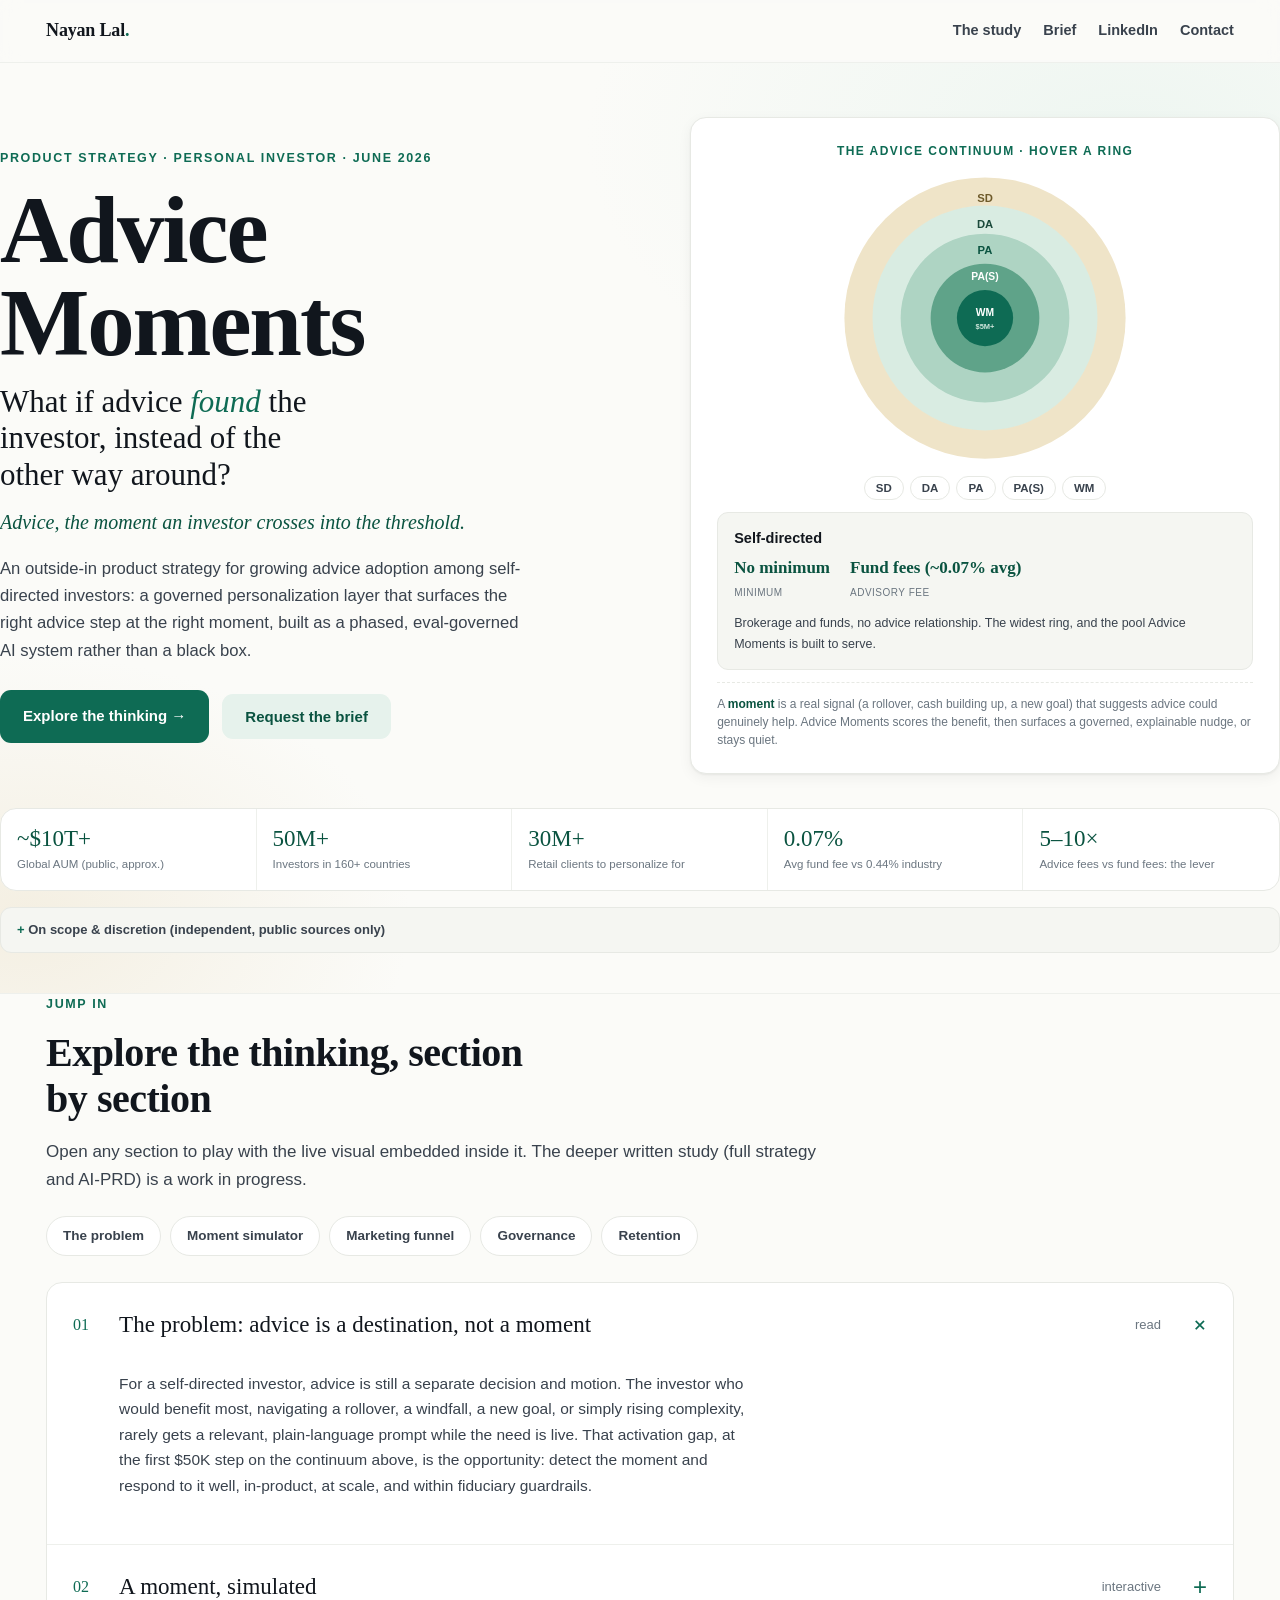
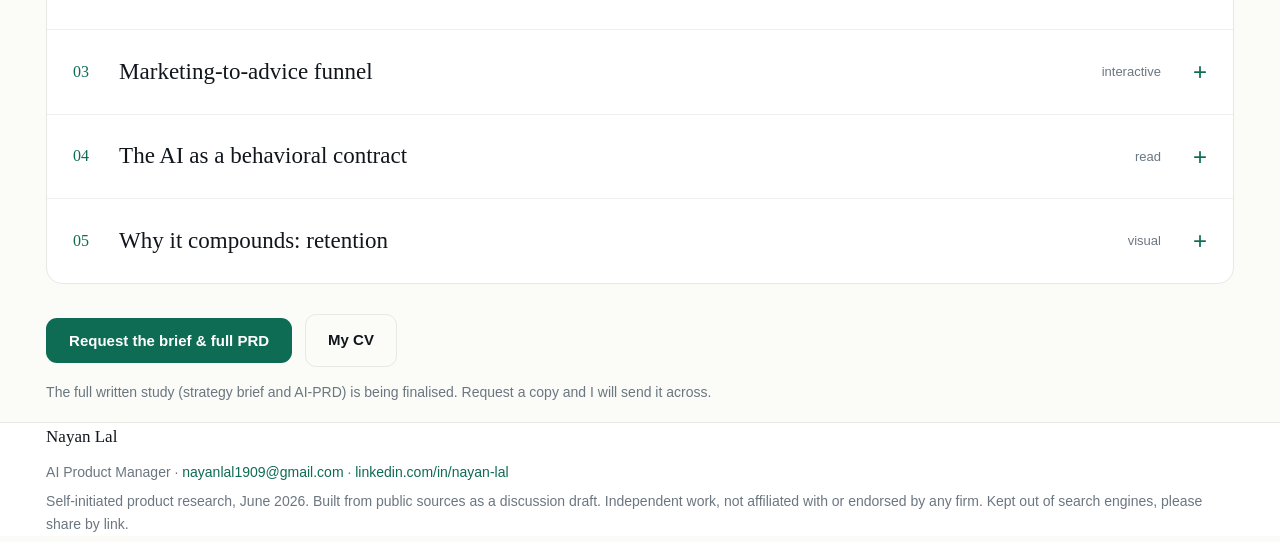
==== product_ideas/Advice_Moments_v2/index.html @ 87e7bd47 "Advice Moments v2: self-contained interactive landing in product_ideas/Advice_Moments_v2 - Filled wi" ====
<!DOCTYPE html>
<html lang="en">
<head>
<meta charset="utf-8" />
<meta name="viewport" content="width=device-width, initial-scale=1" />
<meta name="robots" content="noindex" />
<title>Advice Moments · Nayan Lal · product strategy for Personal Investor advice growth</title>
<meta name="description" content="Advice Moments: an outside-in product strategy for growing advice adoption among self-directed investors. An interactive discussion draft by Nayan Lal, AI Product Manager." />
<link rel="stylesheet" href="../../assets/site.css" />
<style>
  html{scroll-behavior:smooth}
  .lwrap{max-width:1460px;margin:0 auto;padding:0 clamp(20px,3.6vw,56px)}
  section[id]{scroll-margin-top:80px}

  /* hero, full-bleed, filled */
  .herowrap{background:
     radial-gradient(900px 520px at 88% 8%, #eef6f1 0%, rgba(238,246,241,0) 60%),
     radial-gradient(700px 480px at 2% 92%, #f4efe2 0%, rgba(244,239,226,0) 55%),
     var(--paper);
     border-bottom:1px solid var(--line-soft)}
  .hero{padding:54px 0 40px}
  .hgrid{display:grid;grid-template-columns:1.04fr .96fr;gap:clamp(28px,4vw,64px);align-items:center}
  @media(max-width:920px){.hgrid{grid-template-columns:1fr;gap:30px}}
  .amtitle{font-family:var(--serif);font-weight:600;letter-spacing:-.022em;line-height:.98;
    font-size:clamp(54px,7.4vw,96px);margin:6px 0 14px;color:var(--ink)}
  .hook{font-family:var(--serif);font-size:clamp(21px,2.5vw,31px);line-height:1.18;color:var(--ink);margin:0 0 12px;max-width:20ch}
  .hook em{color:var(--accent);font-style:italic}
  .tagline{font-family:var(--serif);font-style:italic;font-size:clamp(16px,1.7vw,20px);color:var(--accent-ink);margin:0 0 16px}
  .hsub{font-size:clamp(15.5px,1.3vw,17.5px);color:var(--ink-soft);max-width:58ch;margin:0 0 26px}

  /* hero continuum card */
  .bullcard{padding:24px 26px}
  .amk{font-size:12px;font-weight:700;letter-spacing:.12em;text-transform:uppercase;color:var(--accent);text-align:center;margin-bottom:6px}
  .bullcard svg{width:100%;max-width:300px;height:auto;display:block;margin:4px auto 8px}
  .bullcard .ring{cursor:pointer;transition:opacity .15s}
  .bullcard.dim .ring:not(.active){opacity:.4}
  .bullcard .ring.active{stroke:#11161d;stroke-width:2}
  .legchips{display:flex;gap:6px;flex-wrap:wrap;justify-content:center;margin-bottom:12px}
  .legchips button{font-size:11.5px;font-weight:600;border:1px solid var(--line);background:var(--surface);
    color:var(--ink-soft);border-radius:999px;padding:5px 11px;cursor:pointer;transition:.12s}
  .legchips button:hover,.legchips button.active{background:var(--accent-soft);border-color:#bcdfd0;color:var(--accent-ink)}
  .detail{border:1px solid var(--line);border-radius:var(--r-sm);padding:14px 16px;background:var(--surface-2);min-height:92px}
  .detail .dn{font-size:14.5px;font-weight:700;color:var(--ink);margin-bottom:2px}
  .detail .dm{display:flex;gap:20px;flex-wrap:wrap;margin:8px 0}
  .detail .dm b{font-family:var(--serif);font-size:17px;color:var(--accent-ink);display:block;line-height:1.1}
  .detail .dm span{font-size:10px;color:var(--muted);text-transform:uppercase;letter-spacing:.05em}
  .detail p{font-size:12.5px;margin:0;color:var(--ink-soft)}
  .momentnote{font-size:12px;color:var(--muted);line-height:1.5;margin-top:12px;border-top:1px dashed var(--line);padding-top:12px}
  .momentnote b{color:var(--accent-ink)}

  /* stat band */
  .stats{display:grid;grid-template-columns:repeat(5,1fr);border:1px solid var(--line);border-radius:var(--r);overflow:hidden;background:var(--surface);margin:34px 0 16px}
  .stats .s{padding:18px 16px;border-right:1px solid var(--line-soft)}
  .stats .s:last-child{border-right:none}
  .stats .v{font-family:var(--serif);font-size:23px;color:var(--accent-ink);line-height:1.05}
  .stats .l{font-size:11.5px;color:var(--muted);margin-top:6px;line-height:1.35}
  @media(max-width:760px){.stats{grid-template-columns:repeat(2,1fr)}.stats .s{border-bottom:1px solid var(--line-soft)}}

  /* jump pills + accordion */
  .pills{display:flex;gap:9px;flex-wrap:wrap;margin-bottom:26px}
  .pills a{font-size:13.5px;font-weight:600;color:var(--ink-soft);background:var(--surface);border:1px solid var(--line);border-radius:999px;padding:8px 16px;transition:.12s;cursor:pointer}
  .pills a:hover{border-color:var(--accent);color:var(--accent-ink);background:var(--accent-soft)}
  .acc{border:1px solid var(--line);border-radius:var(--r);overflow:hidden;background:var(--surface)}
  .acc details{border-bottom:1px solid var(--line-soft)}
  .acc details:last-child{border-bottom:none}
  .acc summary{cursor:pointer;list-style:none;display:flex;align-items:center;gap:18px;padding:22px 26px;transition:.12s}
  .acc summary::-webkit-details-marker{display:none}
  .acc summary:hover{background:var(--surface-2)}
  .acc .ix{font-family:var(--serif);font-size:16px;color:var(--accent);min-width:28px}
  .acc .st{font-family:var(--serif);font-size:clamp(19px,1.8vw,23px);color:var(--ink);flex:1}
  .acc .sd{font-size:13px;color:var(--muted);margin-left:auto;margin-right:14px}
  .acc .pl{color:var(--accent);font-size:24px;font-weight:300;transition:.2s}
  .acc details[open] .pl{transform:rotate(45deg)}
  .acc .panel{padding:4px 26px 28px 72px}
  .acc .panel>p{font-size:15.5px;color:var(--ink-soft);margin:0 0 18px;max-width:74ch}
  @media(max-width:620px){.acc .panel{padding:4px 20px 22px 20px}.acc summary{padding:18px 18px}.acc .sd{display:none}}

  /* simulator (embedded) */
  .sim{display:grid;grid-template-columns:1fr 1fr;gap:28px;align-items:start}
  @media(max-width:820px){.sim{grid-template-columns:1fr;gap:22px}}
  .sim .ctrl label{font-size:11.5px;font-weight:700;letter-spacing:.05em;text-transform:uppercase;color:var(--muted)}
  .sim .bal{font-family:var(--serif);font-size:36px;color:var(--ink);margin:6px 0 2px;line-height:1}
  .sim input[type=range]{width:100%;accent-color:var(--accent);margin:12px 0 4px;cursor:pointer}
  .ticks{display:flex;justify-content:space-between;font-size:10px;color:var(--faint)}
  .evchips{display:flex;gap:8px;flex-wrap:wrap;margin-top:10px}
  .evchips button{font-size:12.5px;font-weight:600;border:1px solid var(--line);background:var(--surface);color:var(--ink-soft);border-radius:999px;padding:7px 13px;cursor:pointer;transition:.12s}
  .evchips button.on{background:var(--accent);color:#fff;border-color:var(--accent)}
  .elig{margin-top:18px;font-size:13px;color:var(--ink-soft);line-height:1.5}
  .elig b{color:var(--accent-ink)}
  .nudge{border:1px solid var(--line);border-radius:14px;background:#fff;box-shadow:var(--shadow);overflow:hidden}
  .nudge .nb{background:var(--accent);height:5px}
  .nudge.block .nb{background:var(--faint)}
  .nudge .ni{padding:18px 20px}
  .nudge .why{font-size:11px;color:var(--muted);display:flex;align-items:center;gap:6px;margin-bottom:10px}
  .nudge .why .d{width:7px;height:7px;border-radius:50%;background:var(--accent);flex:0 0 7px}
  .nudge.block .why .d{background:var(--faint)}
  .nudge h4{font-family:var(--sans);font-size:15.5px;font-weight:650;margin:0 0 6px;color:var(--ink)}
  .nudge p{font-size:13px;margin:0 0 12px;color:var(--ink-soft)}
  .nudge .fee{font-size:12px;color:var(--muted);margin-bottom:14px}
  .nudge .acts{display:flex;gap:10px}
  .nudge .acts button{font-size:13px;font-weight:600;border-radius:8px;padding:9px 14px;cursor:default}
  .nudge .acts .b1{background:var(--accent);color:#fff;border:none}
  .nudge .acts .b2{background:var(--surface-2);color:var(--ink);border:1px solid var(--line)}
  .nudge .gate{font-size:11px;color:var(--accent-ink);background:var(--accent-soft);padding:9px 14px;border-top:1px solid #d8ebe2}
  .nudge.block .gate{color:var(--ink-soft);background:var(--surface-2);border-top-color:var(--line)}
  .simnote{font-size:11.5px;color:var(--muted);margin-top:10px}

  /* funnel (embedded) */
  .fwrap{display:grid;grid-template-columns:260px 1fr;gap:30px;align-items:start}
  @media(max-width:820px){.fwrap{grid-template-columns:1fr;gap:20px}}
  .fctrl label{font-size:11.5px;font-weight:700;letter-spacing:.05em;text-transform:uppercase;color:var(--muted)}
  .fctrl .rv{font-family:var(--serif);font-size:30px;color:var(--ink);margin:6px 0 2px;line-height:1}
  .fctrl input[type=range]{width:100%;accent-color:var(--accent);margin:12px 0 4px;cursor:pointer}
  .fctrl .note{font-size:12px;color:var(--muted);margin-top:14px;line-height:1.5}
  .fctrl .note b{color:var(--accent-ink)}
  .funnel{display:flex;flex-direction:column;align-items:center}
  .fstage{width:100%;display:flex;align-items:center;justify-content:space-between;background:linear-gradient(180deg,#e6f2ec,#dceee6);border:1px solid #cfe6dc;border-radius:10px;padding:13px 20px;transition:.15s}
  .fstage:hover{background:#d2ebe1;border-color:#a9d3c1}
  .fstage .fl{font-size:13.5px;font-weight:650;color:var(--accent-ink)}
  .fstage .fl .sub{display:block;font-size:10.5px;font-weight:600;color:var(--muted);letter-spacing:.03em}
  .fstage .fv{font-family:var(--serif);font-size:19px;color:var(--ink);white-space:nowrap}
  .fconv{font-size:11.5px;color:var(--muted);padding:6px 0}
  .fconv b{color:var(--accent-ink)}
  .fsplit{display:grid;grid-template-columns:repeat(3,1fr);gap:10px;width:100%;margin-top:10px}
  .fsplit .sp{border:1px solid var(--line);border-radius:10px;padding:11px 12px;text-align:center;background:var(--surface)}
  .fsplit .sp .t{font-size:11px;font-weight:700;color:var(--accent);letter-spacing:.04em}
  .fsplit .sp .n{font-family:var(--serif);font-size:18px;color:var(--ink);margin-top:3px}
  .fsplit .sp .d{font-size:10.5px;color:var(--muted);margin-top:2px}

  /* governance chips + churn */
  .gv{display:flex;gap:9px;flex-wrap:wrap;margin-bottom:14px}
  .churn{display:flex;flex-direction:column;gap:13px;margin-top:4px}
  .crow{display:grid;grid-template-columns:150px 1fr 50px;align-items:center;gap:16px}
  .crow .cl{font-size:13.5px;font-weight:650;color:var(--ink)}
  .crow .ctrack{background:var(--surface-2);border:1px solid var(--line);border-radius:999px;height:16px;overflow:hidden}
  .crow .cfill{height:100%;background:linear-gradient(90deg,#0a5340,#7cb8a1);border-radius:999px}
  .crow .cv{font-size:13.5px;font-weight:700;color:var(--accent-ink);text-align:right}
  @media(max-width:560px){.crow{grid-template-columns:104px 1fr 42px;gap:10px}}

  /* form modal */
  .modal{position:fixed;inset:0;z-index:80;display:none;align-items:center;justify-content:center;padding:20px;
    background:rgba(17,22,29,.5);backdrop-filter:blur(3px)}
  .modal.open{display:flex}
  .modal-card{background:var(--surface);border-radius:var(--r);max-width:460px;width:100%;padding:30px 30px 26px;box-shadow:var(--shadow);position:relative}
  .modal-card h3{font-family:var(--serif);font-size:23px;margin:0 0 6px}
  .modal-card p{font-size:13.5px;color:var(--ink-soft);margin:0 0 18px}
  .modal-card label{display:block;font-size:12px;font-weight:700;letter-spacing:.04em;text-transform:uppercase;color:var(--muted);margin:0 0 5px}
  .modal-card input,.modal-card textarea{width:100%;border:1px solid var(--line);border-radius:9px;padding:10px 12px;font-size:14px;font-family:var(--sans);margin-bottom:13px;background:var(--paper);color:var(--ink)}
  .modal-card textarea{resize:vertical;min-height:62px}
  .modal-card .x{position:absolute;top:14px;right:16px;border:none;background:none;font-size:22px;color:var(--muted);cursor:pointer;line-height:1}
  .modal-card .cvline{font-size:12.5px;color:var(--muted);margin-top:6px}
  .modal-card .cvline a{font-weight:600}
</style>
</head>
<body>

<header class="site-header">
  <div class="lwrap bar">
    <div class="brand"><a href="#top">Nayan Lal<span class="dot">.</span></a></div>
    <nav class="navlinks">
      <a href="#jump">The study</a>
      <a class="hide-sm" href="#" data-form>Brief</a>
      <a href="https://www.linkedin.com/in/nayan-lal" target="_blank" rel="noopener">LinkedIn</a>
      <a href="mailto:nayanlal1909@gmail.com">Contact</a>
    </nav>
  </div>
</header>

<main id="top">
  <!-- HERO -->
  <section class="herowrap">
    <div class="lwrap hero">
      <div class="hgrid">
        <div class="hleft reveal">
          <p class="eyebrow">Product strategy · Personal Investor · June 2026</p>
          <h1 class="amtitle">Advice Moments</h1>
          <p class="hook">What if advice <em>found</em> the investor, instead of the other way around?</p>
          <p class="tagline">Advice, the moment an investor crosses into the threshold.</p>
          <p class="hsub">An outside-in product strategy for growing advice adoption among self-directed investors: a governed personalization layer that surfaces the right advice step at the right moment, built as a phased, eval-governed AI system rather than a black box.</p>
          <div class="btns">
            <a class="btn primary" href="#jump">Explore the thinking →</a>
            <button class="btn ghost" type="button" data-form>Request the brief</button>
          </div>
        </div>
        <div class="hright reveal">
          <div class="card bullcard" id="bull">
            <div class="amk">The advice continuum · hover a ring</div>
            <svg viewBox="0 0 320 320" role="img" aria-label="Concentric advice continuum from self-directed to wealth.">
              <circle class="ring" data-t="0" cx="160" cy="160" r="150" fill="#efe4c8"></circle>
              <circle class="ring" data-t="1" cx="160" cy="160" r="120" fill="#d9ece2"></circle>
              <circle class="ring" data-t="2" cx="160" cy="160" r="90"  fill="#aed4c3"></circle>
              <circle class="ring" data-t="3" cx="160" cy="160" r="58"  fill="#5fa389"></circle>
              <circle class="ring" data-t="4" cx="160" cy="160" r="30"  fill="#0e6b54"></circle>
              <g style="pointer-events:none" font-family="-apple-system,Segoe UI,Roboto,sans-serif" text-anchor="middle" font-weight="700">
                <text x="160" y="36" font-size="12" fill="#6e5a2a">SD</text>
                <text x="160" y="64" font-size="12" fill="#1b4a3b">DA</text>
                <text x="160" y="92" font-size="12" fill="#0a5340">PA</text>
                <text x="160" y="119" font-size="11" fill="#ffffff">PA(S)</text>
                <text x="160" y="158" font-size="11" fill="#ffffff">WM</text>
                <text x="160" y="172" font-size="8" fill="#cfe6dc" font-weight="600">$5M+</text>
              </g>
            </svg>
            <div class="legchips" id="leg">
              <button data-t="0">SD</button><button data-t="1">DA</button><button data-t="2">PA</button><button data-t="3">PA(S)</button><button data-t="4">WM</button>
            </div>
            <div class="detail" id="detail" aria-live="polite"></div>
            <div class="momentnote">A <b>moment</b> is a real signal (a rollover, cash building up, a new goal) that suggests advice could genuinely help. Advice Moments scores the benefit, then surfaces a governed, explainable nudge, or stays quiet.</div>
          </div>
        </div>
      </div>

      <div class="stats reveal">
        <div class="s"><div class="v">~$10T+</div><div class="l">Global AUM (public, approx.)</div></div>
        <div class="s"><div class="v">50M+</div><div class="l">Investors in 160+ countries</div></div>
        <div class="s"><div class="v">30M+</div><div class="l">Retail clients to personalize for</div></div>
        <div class="s"><div class="v">0.07%</div><div class="l">Avg fund fee vs 0.44% industry</div></div>
        <div class="s"><div class="v">5–10×</div><div class="l">Advice fees vs fund fees: the lever</div></div>
      </div>
      <details class="disc-c reveal">
        <summary>On scope &amp; discretion (independent, public sources only)</summary>
        <div class="body">An independent thinking exercise built entirely from publicly available information about a large US investment manager's advice business. Not affiliated with, endorsed by, or based on any confidential information. Thresholds and fees shown are public; proportions and any figures marked illustrative are directional, meant to frame a conversation.</div>
      </details>
    </div>
  </section>

  <!-- JUMP IN -->
  <section class="lwrap section" id="jump">
    <p class="eyebrow reveal">Jump in</p>
    <h2 class="reveal" style="max-width:24ch">Explore the thinking, section by section</h2>
    <p class="read reveal" style="margin-left:0;margin-bottom:22px">Open any section to play with the live visual embedded inside it. The deeper written study (full strategy and AI-PRD) is a work in progress.</p>
    <div class="pills reveal">
      <a data-jump="d-problem">The problem</a>
      <a data-jump="d-sim">Moment simulator</a>
      <a data-jump="d-funnel">Marketing funnel</a>
      <a data-jump="d-gov">Governance</a>
      <a data-jump="d-churn">Retention</a>
    </div>

    <div class="acc reveal">
      <details id="d-problem" open>
        <summary><span class="ix">01</span><span class="st">The problem: advice is a destination, not a moment</span><span class="sd">read</span><span class="pl">+</span></summary>
        <div class="panel">
          <p>For a self-directed investor, advice is still a separate decision and motion. The investor who would benefit most, navigating a rollover, a windfall, a new goal, or simply rising complexity, rarely gets a relevant, plain-language prompt while the need is live. That activation gap, at the first $50K step on the continuum above, is the opportunity: detect the moment and respond to it well, in-product, at scale, and within fiduciary guardrails.</p>
        </div>
      </details>
      <details id="d-sim">
        <summary><span class="ix">02</span><span class="st">A moment, simulated</span><span class="sd">interactive</span><span class="pl">+</span></summary>
        <div class="panel">
          <p>Drag the balance and pick a life event. Watch eligibility cross the real public thresholds, and see the governed nudge fire, or deliberately suppress itself below the benefit threshold.</p>
          <div class="sim">
            <div class="ctrl">
              <label>Investor balance</label>
              <div class="bal" id="balVal">$120,000</div>
              <input type="range" id="bal" min="0" max="100" value="55" aria-label="Investor balance" />
              <div class="ticks"><span>$1K</span><span>$50K</span><span>$500K</span><span>$5M</span><span>$6M</span></div>
              <label style="display:block;margin-top:20px">Life event · the signal</label>
              <div class="evchips" id="ev">
                <button data-e="rollover" class="on">Job change / rollover</button>
                <button data-e="cash">Cash building up</button>
                <button data-e="goal">New goal added</button>
                <button data-e="retire">Nearing retirement</button>
                <button data-e="tlh">Taxable gains this year</button>
              </div>
              <div class="elig" id="elig"></div>
            </div>
            <div>
              <div class="nudge" id="nudge">
                <div class="nb"></div>
                <div class="ni">
                  <div class="why"><span class="d"></span><span id="whyTxt"></span></div>
                  <h4 id="nTitle"></h4>
                  <p id="nBody"></p>
                  <div class="fee" id="nFee"></div>
                  <div class="acts" id="nActs"><button class="b1">Talk to an advisor</button><button class="b2">Start digitally</button></div>
                </div>
                <div class="gate" id="nGate"></div>
              </div>
              <div class="simnote">Illustrative interaction. Thresholds and fees are public; the prompt copy is a mock, not a real message.</div>
            </div>
          </div>
        </div>
      </details>
      <details id="d-funnel">
        <summary><span class="ix">03</span><span class="st">Marketing-to-advice funnel</span><span class="sd">interactive</span><span class="pl">+</span></summary>
        <div class="panel">
          <p>The operating view in the team's own language: how marketing-sourced demand becomes advised relationships. Drag the campaign reach and watch each stage scale.</p>
          <div class="fwrap">
            <div class="fctrl">
              <label>Campaign reach</label>
              <div class="rv" id="reachVal">100,000</div>
              <input type="range" id="reach" min="20" max="250" value="100" aria-label="Campaign reach" />
              <div class="note"><b>MGL</b> (marketing-generated lead) → <b>MQL</b> (qualified) → inbound advisor call → <b>implementations</b>, split across <b>DA / PA / PAS</b>. This is the kind of campaign-measurement view I have built and instrumented before, pulling from data tables into one decision layer for measurement plans and campaign performance.</div>
            </div>
            <div>
              <div class="funnel" id="funnelBars"></div>
              <div class="fsplit" id="funnelSplit"></div>
            </div>
          </div>
        </div>
      </details>
      <details id="d-gov">
        <summary><span class="ix">04</span><span class="st">The AI as a behavioral contract</span><span class="sd">read</span><span class="pl">+</span></summary>
        <div class="panel">
          <p>A recommendation engine is probabilistic, so the spec defines what good looks like in numbers, how it fails safely, and where it must stop. In a fiduciary context that is not optional polish, it is the product. Release gates (illustrative): suitability precision &ge; 99.5%, significant incremental benefit vs. a holdout, zero coercive outputs, factuality blocks on fail.</p>
          <div class="gv">
            <span class="chip accent">Reg BI / fiduciary suitability gate</span>
            <span class="chip accent">Human-in-the-loop at recommendation boundaries</span>
            <span class="chip">Frequency caps &amp; cool-downs</span>
            <span class="chip">"Why am I seeing this?" explainability</span>
            <span class="chip">One-tap opt-out</span>
            <span class="chip">No performance promises</span>
            <span class="chip">EU AI Act-style risk classification</span>
            <span class="chip">Bias &amp; fairness review</span>
          </div>
        </div>
      </details>
      <details id="d-churn">
        <summary><span class="ix">05</span><span class="st">Why it compounds: retention</span><span class="sd">visual</span><span class="pl">+</span></summary>
        <div class="panel">
          <p>The case for advice is not only growth, it is durability. Advised relationships churn far less than self-directed accounts, so every appropriate match also lifts retention. A churn-propensity model can flag at-risk relationships for proactive outreach.</p>
          <div class="churn">
            <div class="crow"><span class="cl">Self-directed</span><div class="ctrack"><div class="cfill" style="width:100%"></div></div><span class="cv">~9%</span></div>
            <div class="crow"><span class="cl">Digital Advisor</span><div class="ctrack"><div class="cfill" style="width:67%"></div></div><span class="cv">~6%</span></div>
            <div class="crow"><span class="cl">Personal Advisor</span><div class="ctrack"><div class="cfill" style="width:44%"></div></div><span class="cv">~4%</span></div>
            <div class="crow"><span class="cl">Advisor Select</span><div class="ctrack"><div class="cfill" style="width:33%"></div></div><span class="cv">~3%</span></div>
            <div class="crow"><span class="cl">Wealth Mgmt</span><div class="ctrack"><div class="cfill" style="width:22%"></div></div><span class="cv">~2%</span></div>
          </div>
          <p class="small muted" style="margin-top:14px;margin-bottom:0">Illustrative annual attrition by tier, directional. Retention modeling and churn scoring are part of my prior analytics work.</p>
        </div>
      </details>
    </div>

    <div class="btns reveal" style="margin-top:30px">
      <button class="btn primary" type="button" data-form>Request the brief &amp; full PRD</button>
      <a class="btn line" href="./Nayan_Lal_CV.pdf" target="_blank" rel="noopener">My CV</a>
    </div>
    <p class="small muted reveal" style="margin-top:14px">The full written study (strategy brief and AI-PRD) is being finalised. Request a copy and I will send it across.</p>
  </section>
</main>

<footer class="site-footer">
  <div class="lwrap">
    <p style="color:var(--ink);font-family:var(--serif);font-size:17px;margin-bottom:10px">Nayan Lal</p>
    <p>AI Product Manager · <a href="mailto:nayanlal1909@gmail.com">nayanlal1909@gmail.com</a> · <a href="https://www.linkedin.com/in/nayan-lal" target="_blank" rel="noopener">linkedin.com/in/nayan-lal</a></p>
    <p>Self-initiated product research, June 2026. Built from public sources as a discussion draft. Independent work, not affiliated with or endorsed by any firm. Kept out of search engines, please share by link.</p>
  </div>
</footer>

<!-- request form modal -->
<div class="modal" id="modal" role="dialog" aria-modal="true" aria-label="Request the brief">
  <div class="modal-card">
    <button class="x" type="button" id="modalX" aria-label="Close">&times;</button>
    <h3>Request the brief</h3>
    <p>Leave your details and I will send the executive brief and full AI-PRD across by email.</p>
    <form id="reqForm">
      <label for="rfName">Name</label>
      <input id="rfName" type="text" required autocomplete="name" />
      <label for="rfEmail">Email</label>
      <input id="rfEmail" type="email" required autocomplete="email" />
      <label for="rfCo">Company</label>
      <input id="rfCo" type="text" autocomplete="organization" />
      <label for="rfMsg">Anything you would like me to address? (optional)</label>
      <textarea id="rfMsg"></textarea>
      <button class="btn primary" type="submit" style="width:100%">Send request →</button>
    </form>
    <p class="cvline">Prefer to skim my background first? <a href="./Nayan_Lal_CV.pdf" target="_blank" rel="noopener">Download my CV (PDF)</a></p>
  </div>
</div>

<script>
  (function(){
    // reveal
    var els=document.querySelectorAll('.reveal');
    if('IntersectionObserver' in window){
      var io=new IntersectionObserver(function(es){es.forEach(function(e){if(e.isIntersecting){e.target.classList.add('in');io.unobserve(e.target);}});},{threshold:0.01,rootMargin:'0px 0px -6% 0px'});
      els.forEach(function(e){io.observe(e)});
      setTimeout(function(){els.forEach(function(e){if(e.getBoundingClientRect().top<window.innerHeight){e.classList.add('in');}});},1200);
    } else { els.forEach(function(e){e.classList.add('in')}); }

    // continuum
    var T=[
      {n:'Self-directed', min:'No minimum', fee:'Fund fees (~0.07% avg)', who:'Brokerage and funds, no advice relationship. The widest ring, and the pool Advice Moments is built to serve.'},
      {n:'Digital Advisor', min:'$100', fee:'~0.20% gross', who:'All-digital robo advice. The lowest-friction first step onto the continuum.'},
      {n:'Personal Advisor', min:'$50,000', fee:'~0.30% net', who:'Hybrid human plus digital. The first human-advice tier; eligibility begins at $50K.'},
      {n:'Advisor Select', min:'$500,000', fee:'Tiered, max 0.30%', who:'A dedicated advisor, a tailored plan, and ongoing portfolio management.'},
      {n:'Wealth Management', min:'$5,000,000', fee:'Tiered, max 0.30%', who:'Dedicated wealth planning: estate and tax strategies and private-market access, via a trust company.'}
    ];
    var bull=document.getElementById('bull');
    if(bull){
      var rings=[].slice.call(bull.querySelectorAll('.ring'));
      var chips=[].slice.call(bull.querySelectorAll('.legchips button'));
      var detail=document.getElementById('detail');
      function rd(i){var t=T[i];detail.innerHTML='<div class="dn">'+t.n+'</div><div class="dm"><div><b>'+t.min+'</b><span>Minimum</span></div><div><b>'+t.fee+'</b><span>Advisory fee</span></div></div><p>'+t.who+'</p>';}
      function hi(i){bull.classList.add('dim');rings.forEach(function(r){r.classList.toggle('active',r.getAttribute('data-t')===String(i));});chips.forEach(function(c){c.classList.toggle('active',c.getAttribute('data-t')===String(i));});}
      function clr(){bull.classList.remove('dim');rings.forEach(function(r){r.classList.remove('active');});chips.forEach(function(c){c.classList.remove('active');});}
      function bind(el){var i=+el.getAttribute('data-t');el.addEventListener('mouseenter',function(){rd(i);hi(i);});el.addEventListener('click',function(){rd(i);hi(i);});}
      rings.forEach(bind);chips.forEach(bind);
      bull.addEventListener('mouseleave',clr);
      rd(0);
    }

    // simulator
    var bal=document.getElementById('bal');
    if(bal){
      var balVal=document.getElementById('balVal'),elig=document.getElementById('elig'),nudge=document.getElementById('nudge'),
          whyTxt=document.getElementById('whyTxt'),nTitle=document.getElementById('nTitle'),nBody=document.getElementById('nBody'),
          nFee=document.getElementById('nFee'),nActs=document.getElementById('nActs'),nGate=document.getElementById('nGate'),ev=document.getElementById('ev');
      var event='rollover';
      var whyMap={rollover:'A rollover just landed and your balance changed.',cash:'Your cash balance has been climbing.',goal:'You added a new goal to your plan.',retire:'You are within about ten years of your target retirement date.',tlh:'You have realized taxable gains this year.'};
      function dollars(v){var lo=1000,hi=6000000;return lo*Math.pow(hi/lo,v/100);}
      function fmt(d){if(d>=1e6)return '$'+(d/1e6).toFixed(1)+'M';if(d>=1000)return '$'+Math.round(d/1000)+'K';return '$'+Math.round(d);}
      function tierOf(d){return d>=5e6?4:d>=5e5?3:d>=5e4?2:d>=100?1:0;}
      function render(){
        var d=dollars(+bal.value),t=tierOf(d);
        balVal.textContent=fmt(d);
        whyTxt.textContent='Why am I seeing this? '+whyMap[event];
        nActs.style.display='flex';nudge.classList.remove('block');
        if(t>=2){
          elig.innerHTML='Eligible for: <b>'+T[t].n+'</b> (from '+T[t].min+'). Advice Moments surfaces a governed prompt.';
          if(t===2){nTitle.textContent='A fit worth a look: Personal Advisor';nBody.textContent='Given this moment and a balance over $50,000, you may be a fit for Personal Advisor, hybrid human and digital advice. No pressure, just an honest look at whether it helps.';nFee.textContent='From $50,000 · about 0.30% net advisory fee';}
          else if(t===3){nTitle.textContent='You may be eligible for Advisor Select';nBody.textContent='With over $500,000 invested, a dedicated advisor and a tailored, actively managed plan are available.';nFee.textContent='From $500,000 · tiered fee, max 0.30%';}
          else{nTitle.textContent='Wealth Management';nBody.textContent='Above $5M, dedicated wealth planning with estate and tax strategies and private-market access is available.';nFee.textContent='From $5,000,000 · tiered fee, max 0.30%';}
          if(event==='tlh'){nBody.textContent+=' With taxable gains this year, automated tax-loss harvesting at this tier could help offset some of that tax.';}
          nGate.textContent='Passed the suitability gate · frequency-capped · one-tap opt-out';
        } else {
          elig.innerHTML='Eligible for: <b>self-serve or Digital Advisor</b> (from $100). Below the $50K advice threshold, the engine holds back.';
          nudge.classList.add('block');nActs.style.display='none';
          nTitle.textContent='Advice Moments stays quiet';
          nBody.textContent='Below the $50,000 threshold, advice may not add enough value yet. The engine waits for a moment that genuinely helps rather than nudging for its own sake.';
          nFee.textContent='';
          nGate.textContent='Suppressed by the benefit and suitability gate. Restraint is a feature, not a miss.';
        }
      }
      bal.addEventListener('input',render);
      ev.addEventListener('click',function(e){var b=e.target.closest('button');if(!b)return;event=b.getAttribute('data-e');[].slice.call(ev.querySelectorAll('button')).forEach(function(x){x.classList.toggle('on',x===b);});render();});
      render();
    }

    // funnel
    var reach=document.getElementById('reach');
    if(reach){
      var reachVal=document.getElementById('reachVal'),fBars=document.getElementById('funnelBars'),fSplit=document.getElementById('funnelSplit');
      function comma(n){return Math.round(n).toLocaleString('en-US');}
      function rf(){
        var mgl=(+reach.value)*1000, mql=mgl*0.28, call=mql*0.32, impl=call*0.66;
        var stages=[{l:'MGL',s:'Marketing-generated leads',v:mgl,w:100,c:''},{l:'MQL',s:'Qualified leads',v:mql,w:74,c:'28% qualify'},{l:'Inbound advisor call',s:'Engaged with advice',v:call,w:52,c:'32% of MQL call'},{l:'Implementations',s:'Converted to advised',v:impl,w:34,c:'66% of calls convert'}];
        reachVal.textContent=comma(mgl);
        var html='';
        stages.forEach(function(st,i){if(i>0)html+='<div class="fconv">&darr; <b>'+st.c+'</b></div>';html+='<div class="fstage" style="width:'+st.w+'%"><span class="fl">'+st.l+'<span class="sub">'+st.s+'</span></span><span class="fv">'+comma(st.v)+'</span></div>';});
        fBars.innerHTML=html;
        var da=impl*0.58,pa=impl*0.32,pas=impl*0.10;
        fSplit.innerHTML='<div class="sp"><div class="t">DA</div><div class="n">'+comma(da)+'</div><div class="d">Digital Advisor</div></div><div class="sp"><div class="t">PA</div><div class="n">'+comma(pa)+'</div><div class="d">Personal Advisor</div></div><div class="sp"><div class="t">PAS</div><div class="n">'+comma(pas)+'</div><div class="d">Advisor Select</div></div>';
      }
      reach.addEventListener('input',rf);rf();
    }

    // jump pills: open + scroll to the matching accordion item
    [].slice.call(document.querySelectorAll('[data-jump]')).forEach(function(a){
      a.addEventListener('click',function(e){e.preventDefault();var t=document.getElementById(a.getAttribute('data-jump'));if(t){t.open=true;window.scrollTo({top:t.getBoundingClientRect().top+window.scrollY-80,behavior:'smooth'});}});
    });

    // request form modal
    var modal=document.getElementById('modal');
    [].slice.call(document.querySelectorAll('[data-form]')).forEach(function(b){b.addEventListener('click',function(e){e.preventDefault();modal.classList.add('open');});});
    document.getElementById('modalX').addEventListener('click',function(){modal.classList.remove('open');});
    modal.addEventListener('click',function(e){if(e.target===modal)modal.classList.remove('open');});
    document.getElementById('reqForm').addEventListener('submit',function(e){
      e.preventDefault();
      var n=encodeURIComponent(document.getElementById('rfName').value),
          em=encodeURIComponent(document.getElementById('rfEmail').value),
          co=encodeURIComponent(document.getElementById('rfCo').value),
          ms=encodeURIComponent(document.getElementById('rfMsg').value);
      var body='Name: '+n+'%0D%0AEmail: '+em+'%0D%0ACompany: '+co+'%0D%0A%0D%0A'+ms;
      window.location.href='mailto:nayanlal1909@gmail.com?subject='+encodeURIComponent('Advice Moments: brief request')+'&body='+body;
    });
  })();
</script>
</body>
</html>
---- assets/site.css ----
/* pm-portfolio · shared design system
   Independent, finance-credible editorial style. No external dependencies.
   Tuned for large desktop monitors and mobile alike. */

:root{
  /* color */
  --ink:#11161d;
  --ink-soft:#39424d;
  --muted:#6b7680;
  --faint:#9aa3ab;
  --line:#e7e9e4;
  --line-soft:#eef0ec;
  --paper:#fbfbf8;
  --surface:#ffffff;
  --surface-2:#f5f6f2;
  --accent:#0e6b54;        /* deep emerald */
  --accent-ink:#0a5340;
  --accent-soft:#e6f2ec;
  --gold:#9a7b3f;          /* restrained warm secondary */
  --gold-soft:#f3ecdd;
  --danger:#9a3b2f;
  /* type */
  --serif:"Charter","Iowan Old Style","Palatino Linotype",Georgia,"Times New Roman",serif;
  --sans:-apple-system,BlinkMacSystemFont,"Segoe UI",Roboto,Helvetica,Arial,sans-serif;
  --mono:"SF Mono",ui-monospace,"JetBrains Mono",Menlo,Consolas,monospace;
  /* shape */
  --r:16px;
  --r-sm:11px;
  --shadow:0 1px 2px rgba(17,22,29,.04),0 10px 34px rgba(17,22,29,.07);
  --shadow-sm:0 1px 2px rgba(17,22,29,.05),0 4px 14px rgba(17,22,29,.05);
  --maxw:1180px;
  --wide:1340px;
  --readw:780px;
}

*{box-sizing:border-box}
html{-webkit-text-size-adjust:100%;scroll-behavior:smooth}
body{
  margin:0;background:var(--paper);color:var(--ink);
  font-family:var(--sans);font-size:17px;line-height:1.65;
  -webkit-font-smoothing:antialiased;text-rendering:optimizeLegibility;
}
img{max-width:100%}
a{color:var(--accent);text-decoration:none}
a:hover{color:var(--accent-ink)}

/* layout */
.wrap{max-width:var(--maxw);margin:0 auto;padding:0 32px}
.wrap.wide{max-width:var(--wide)}
.read{max-width:var(--readw)}
.section{padding:80px 0}
.section--tight{padding:48px 0}
.hr{height:1px;background:var(--line);border:0;margin:0}
@media(max-width:760px){
  .wrap{padding:0 20px}
  .section{padding:52px 0}
  .section--tight{padding:34px 0}
}

/* type scale */
.eyebrow{font-family:var(--sans);font-size:12.5px;font-weight:700;letter-spacing:.13em;text-transform:uppercase;color:var(--accent);margin:0 0 16px}
.eyebrow.gold{color:var(--gold)}
h1,h2,h3,h4{font-family:var(--serif);font-weight:600;line-height:1.14;color:var(--ink);letter-spacing:-.012em}
h1{font-size:clamp(38px,5.4vw,62px);margin:0 0 20px}
h2{font-size:clamp(28px,3.6vw,40px);margin:0 0 16px}
h3{font-size:22px;margin:0 0 8px}
h4{font-size:17px;margin:0 0 6px}
p{margin:0 0 18px;color:var(--ink-soft)}
.lede{font-family:var(--serif);font-size:clamp(20px,2.3vw,26px);line-height:1.5;color:var(--ink);font-weight:400}
.muted{color:var(--muted)}
.small{font-size:14px}
.kicker{font-size:13.5px;font-weight:600;letter-spacing:.02em;color:var(--muted)}
strong{color:var(--ink);font-weight:650}

/* buttons */
.btns{display:flex;gap:13px;flex-wrap:wrap;align-items:center}
.btn{display:inline-flex;align-items:center;gap:8px;font-family:var(--sans);font-size:15px;font-weight:600;
  padding:13px 22px;border-radius:var(--r-sm);text-decoration:none;border:1px solid transparent;transition:.15s;cursor:pointer}
.btn.primary{background:var(--accent);color:#fff}
.btn.primary:hover{background:var(--accent-ink);color:#fff}
.btn.ghost{background:var(--accent-soft);color:var(--accent-ink)}
.btn.ghost:hover{background:#d8ebe2}
.btn.line{background:transparent;border-color:var(--line);color:var(--ink)}
.btn.line:hover{border-color:var(--accent);color:var(--accent-ink)}

/* cards + grids */
.card{background:var(--surface);border:1px solid var(--line);border-radius:var(--r);padding:28px;box-shadow:var(--shadow-sm)}
.grid{display:grid;gap:20px}
.g2{grid-template-columns:repeat(2,1fr)}
.g3{grid-template-columns:repeat(3,1fr)}
.g4{grid-template-columns:repeat(4,1fr)}
@media(max-width:900px){.g4{grid-template-columns:repeat(2,1fr)}}
@media(max-width:760px){.g2,.g3,.g4{grid-template-columns:1fr}.card{padding:22px}}

/* chips */
.chips{display:flex;gap:9px;flex-wrap:wrap}
.chip{display:inline-block;font-size:13px;font-weight:600;color:var(--ink-soft);
  background:var(--surface-2);border:1px solid var(--line);border-radius:999px;padding:6px 14px}
.chip.accent{background:var(--accent-soft);border-color:#cfe6dc;color:var(--accent-ink)}

/* site header */
.site-header{position:sticky;top:0;z-index:50;background:rgba(251,251,248,.82);
  backdrop-filter:saturate(140%) blur(10px);border-bottom:1px solid var(--line-soft)}
.site-header .bar{display:flex;align-items:center;justify-content:space-between;height:62px}
.brand{font-family:var(--serif);font-weight:600;font-size:18px;color:var(--ink);letter-spacing:-.01em}
.brand a{color:inherit}
.brand .dot{color:var(--accent)}
.navlinks{display:flex;gap:22px;align-items:center}
.navlinks a{font-size:14.5px;font-weight:550;color:var(--ink-soft)}
.navlinks a:hover{color:var(--accent-ink)}
@media(max-width:640px){.navlinks{gap:14px}.navlinks .hide-sm{display:none}}

/* disclaimer banner */
.disclaimer{font-size:13px;color:var(--muted);background:var(--surface-2);
  border:1px solid var(--line);border-radius:var(--r-sm);padding:13px 16px;line-height:1.55}

/* collapsible disclaimer */
details.disc-c{font-size:13px;color:var(--muted);border:1px solid var(--line);border-radius:var(--r-sm);background:var(--surface-2);padding:0}
details.disc-c summary{cursor:pointer;padding:11px 16px;font-weight:600;color:var(--ink-soft);list-style:none}
details.disc-c summary::-webkit-details-marker{display:none}
details.disc-c summary::before{content:"+ ";color:var(--accent);font-weight:700}
details.disc-c[open] summary::before{content:"– "}
details.disc-c .body{padding:0 16px 13px;line-height:1.55}

/* footer */
.site-footer{border-top:1px solid var(--line);margin-top:8px;background:var(--surface)}
.site-footer .wrap{padding-top:40px;padding-bottom:48px}
.site-footer p{font-size:14px;color:var(--muted);margin:0 0 6px}

/* reveal on scroll */
.reveal{opacity:0;transform:translateY(16px);transition:opacity .6s ease,transform .6s ease}
.reveal.in{opacity:1;transform:none}
@media(prefers-reduced-motion:reduce){.reveal{opacity:1;transform:none;transition:none}}

/* reading progress */
.progress{position:fixed;top:0;left:0;height:3px;width:0;background:var(--accent);z-index:60;transition:width .1s linear}

/* side scroll-spy dot nav (desktop) */
.dotnav{position:fixed;right:30px;top:50%;transform:translateY(-50%);z-index:45;display:flex;flex-direction:column;gap:16px}
.dotnav a{display:flex;align-items:center;gap:10px;justify-content:flex-end;color:var(--muted);font-size:12.5px;font-weight:600}
.dotnav a .lab{opacity:0;transform:translateX(6px);transition:.18s;white-space:nowrap;background:var(--ink);color:#fff;padding:3px 9px;border-radius:6px;font-size:11.5px}
.dotnav a .dot{width:10px;height:10px;border-radius:50%;border:2px solid var(--faint);background:transparent;transition:.18s;flex:0 0 10px}
.dotnav a:hover .lab{opacity:1;transform:none}
.dotnav a.active .dot{background:var(--accent);border-color:var(--accent);transform:scale(1.3)}
.dotnav a.active{color:var(--accent-ink)}
@media(max-width:1200px){.dotnav{display:none}}
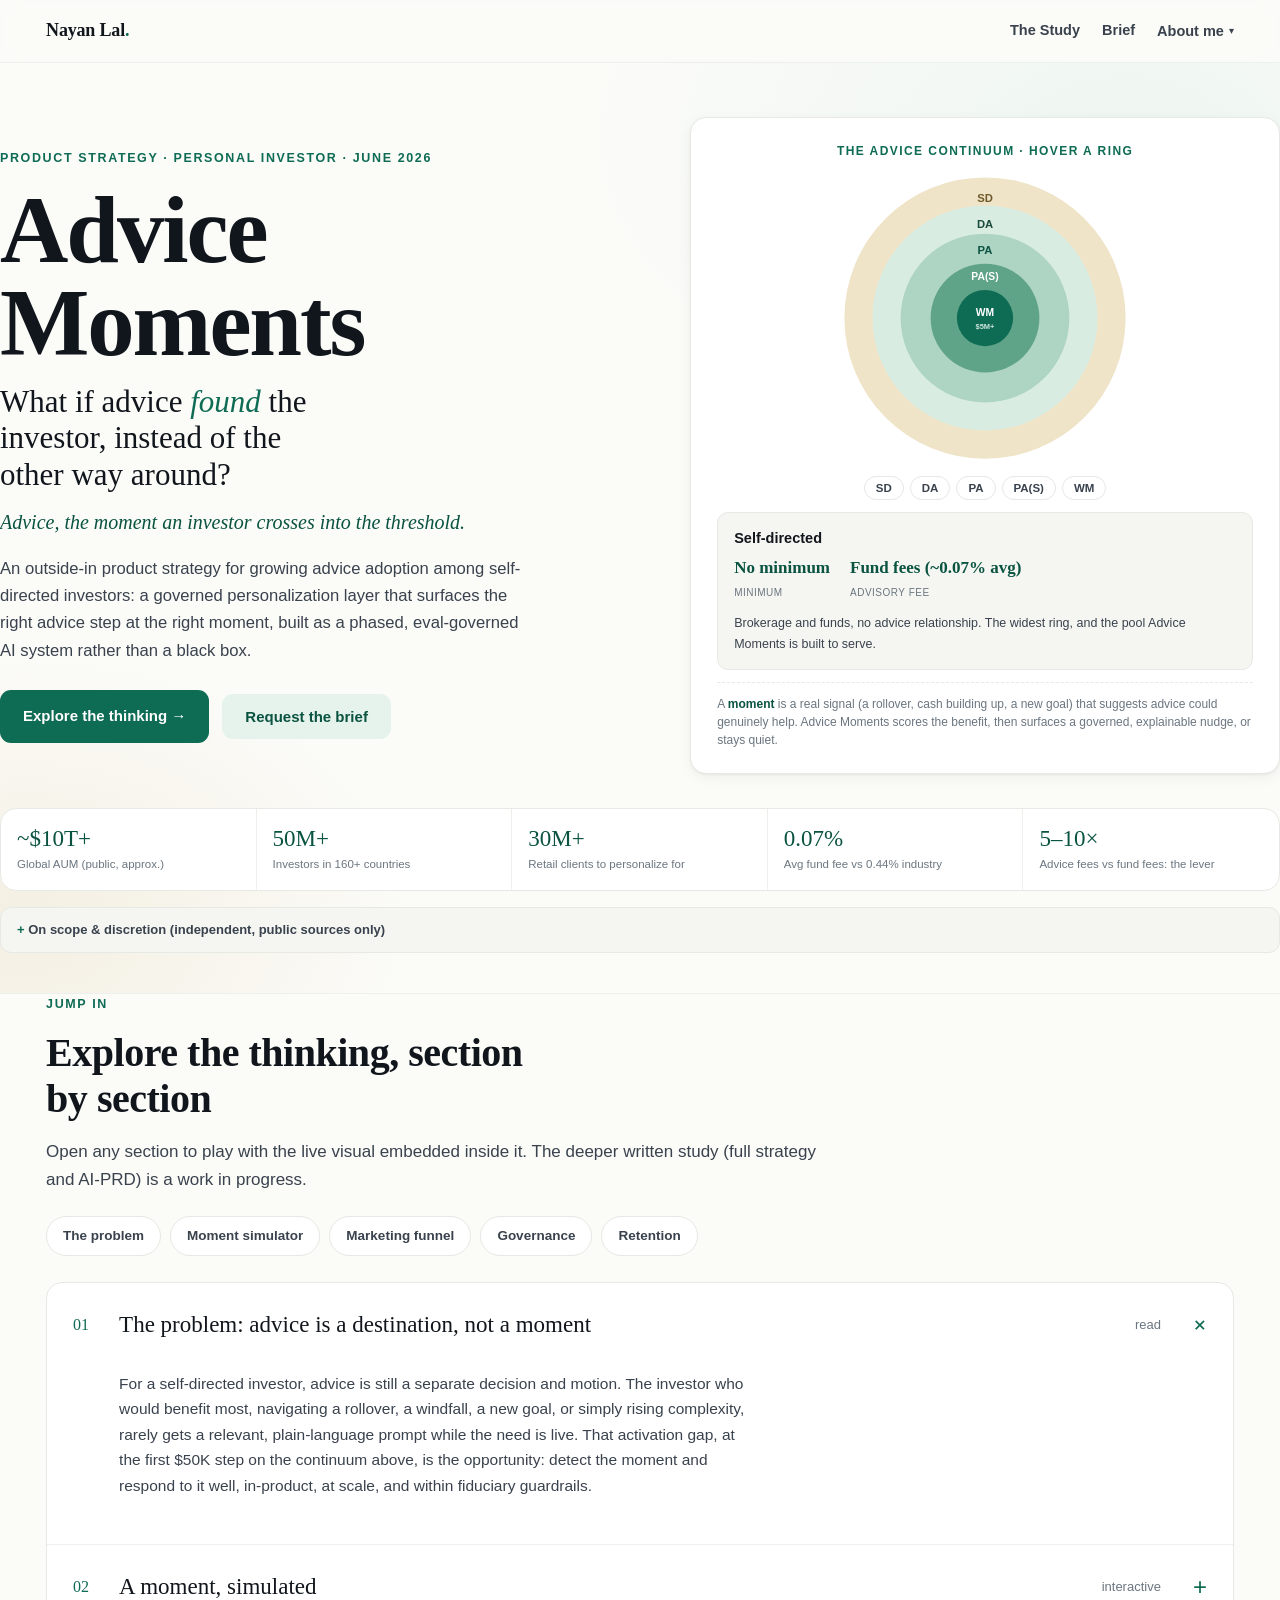
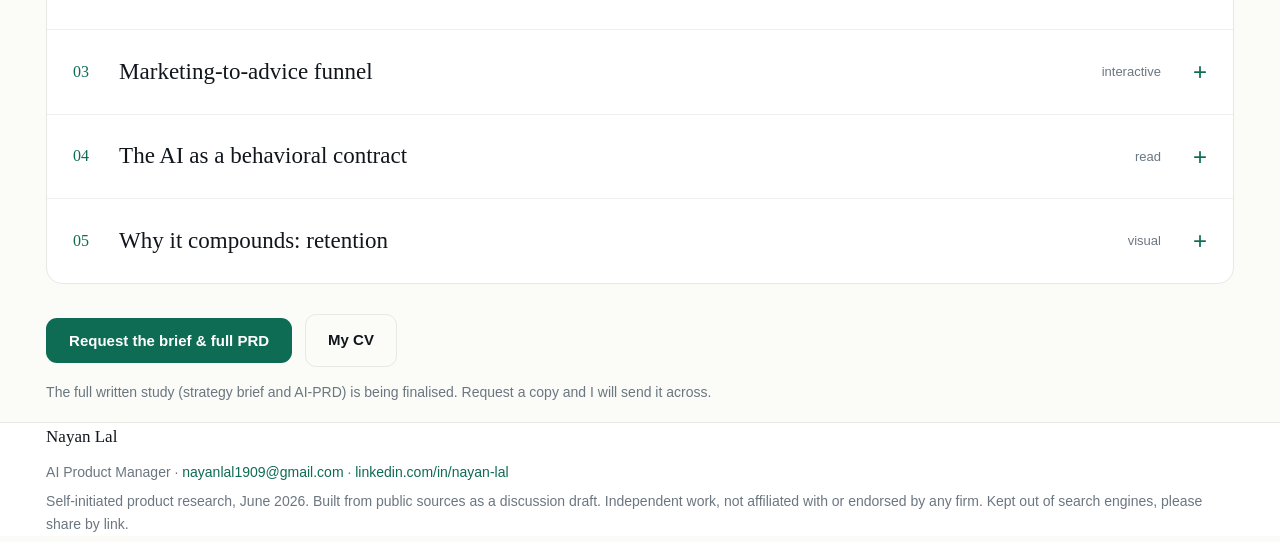
==== commit e36d48ca: "Simplify v2 nav: The Study / Brief / About me dropdown (CV, LinkedIn, Contact) Co-Authored-By: Claud" ====
--- a/product_ideas/Advice_Moments_v2/index.html
+++ b/product_ideas/Advice_Moments_v2/index.html
@@ -11,6 +11,17 @@
   html{scroll-behavior:smooth}
   .lwrap{max-width:1460px;margin:0 auto;padding:0 clamp(20px,3.6vw,56px)}
   section[id]{scroll-margin-top:80px}
+
+  /* about-me dropdown */
+  .menu{position:relative}
+  .menubtn{font-family:var(--sans);font-size:14.5px;font-weight:550;color:var(--ink-soft);background:none;border:none;cursor:pointer;padding:0;display:inline-flex;align-items:center;gap:5px}
+  .menubtn:hover{color:var(--accent-ink)}
+  .menubtn .cav{font-size:10px;transition:transform .15s}
+  .menu.open .menubtn .cav{transform:rotate(180deg)}
+  .menupop{position:absolute;right:0;top:calc(100% + 12px);background:var(--surface);border:1px solid var(--line);border-radius:12px;box-shadow:var(--shadow);padding:7px;min-width:172px;display:none;flex-direction:column;z-index:60}
+  .menu.open .menupop{display:flex}
+  .menupop a{font-size:14px;font-weight:550;color:var(--ink-soft);padding:9px 12px;border-radius:8px}
+  .menupop a:hover{background:var(--surface-2);color:var(--accent-ink)}
 
   /* hero, full-bleed, filled */
   .herowrap{background:
@@ -158,10 +169,16 @@
   <div class="lwrap bar">
     <div class="brand"><a href="#top">Nayan Lal<span class="dot">.</span></a></div>
     <nav class="navlinks">
-      <a href="#jump">The study</a>
-      <a class="hide-sm" href="#" data-form>Brief</a>
-      <a href="https://www.linkedin.com/in/nayan-lal" target="_blank" rel="noopener">LinkedIn</a>
-      <a href="mailto:nayanlal1909@gmail.com">Contact</a>
+      <a href="#jump">The Study</a>
+      <a href="#" data-form>Brief</a>
+      <div class="menu" id="aboutMenu">
+        <button class="menubtn" type="button" aria-haspopup="true" aria-expanded="false">About me <span class="cav">&#9662;</span></button>
+        <div class="menupop">
+          <a href="./Nayan_Lal_CV.pdf" target="_blank" rel="noopener">CV (PDF)</a>
+          <a href="https://www.linkedin.com/in/nayan-lal" target="_blank" rel="noopener">LinkedIn</a>
+          <a href="mailto:nayanlal1909@gmail.com">Contact</a>
+        </div>
+      </div>
     </nav>
   </div>
 </header>
@@ -473,6 +490,14 @@
       var body='Name: '+n+'%0D%0AEmail: '+em+'%0D%0ACompany: '+co+'%0D%0A%0D%0A'+ms;
       window.location.href='mailto:nayanlal1909@gmail.com?subject='+encodeURIComponent('Advice Moments: brief request')+'&body='+body;
     });
+
+    // about-me dropdown
+    var aMenu=document.getElementById('aboutMenu');
+    if(aMenu){
+      var aBtn=aMenu.querySelector('.menubtn');
+      aBtn.addEventListener('click',function(e){e.stopPropagation();var o=aMenu.classList.toggle('open');aBtn.setAttribute('aria-expanded',o?'true':'false');});
+      document.addEventListener('click',function(e){if(!aMenu.contains(e.target)){aMenu.classList.remove('open');aBtn.setAttribute('aria-expanded','false');}});
+    }
   })();
 </script>
 </body>
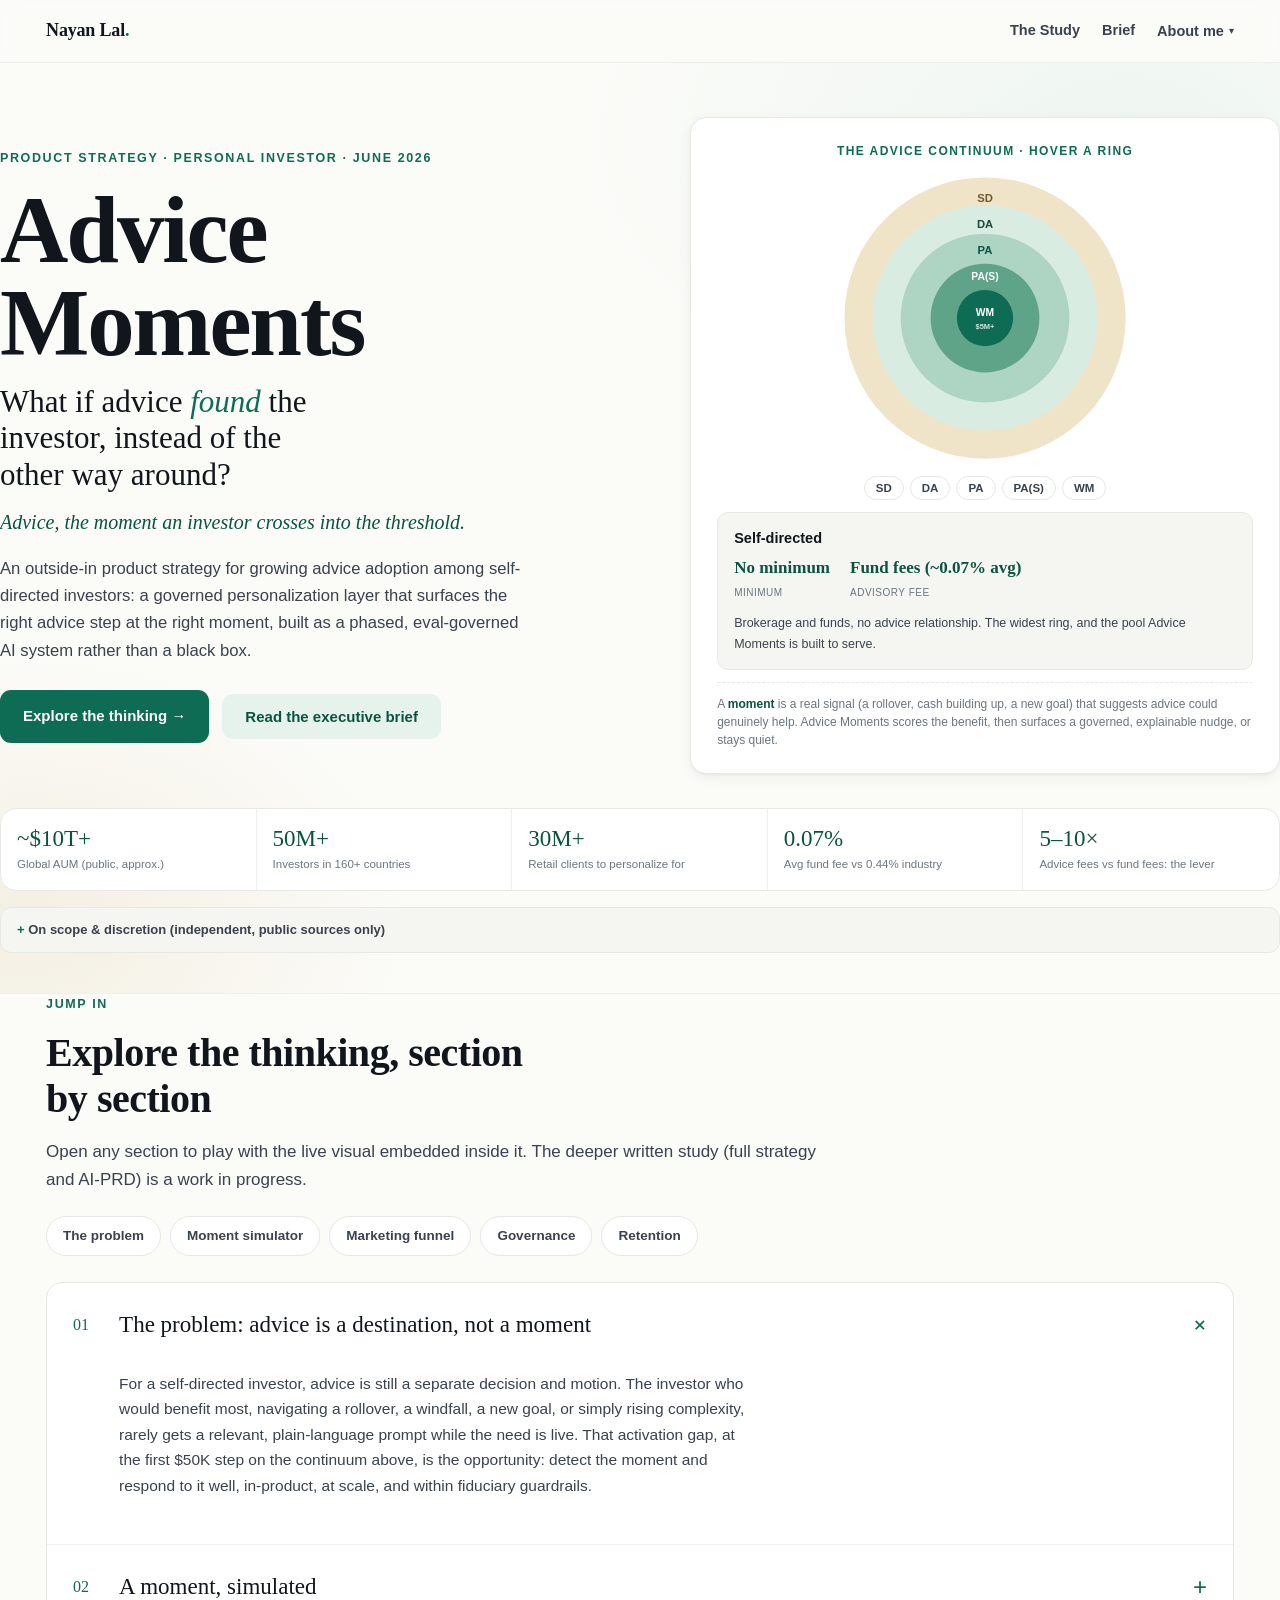
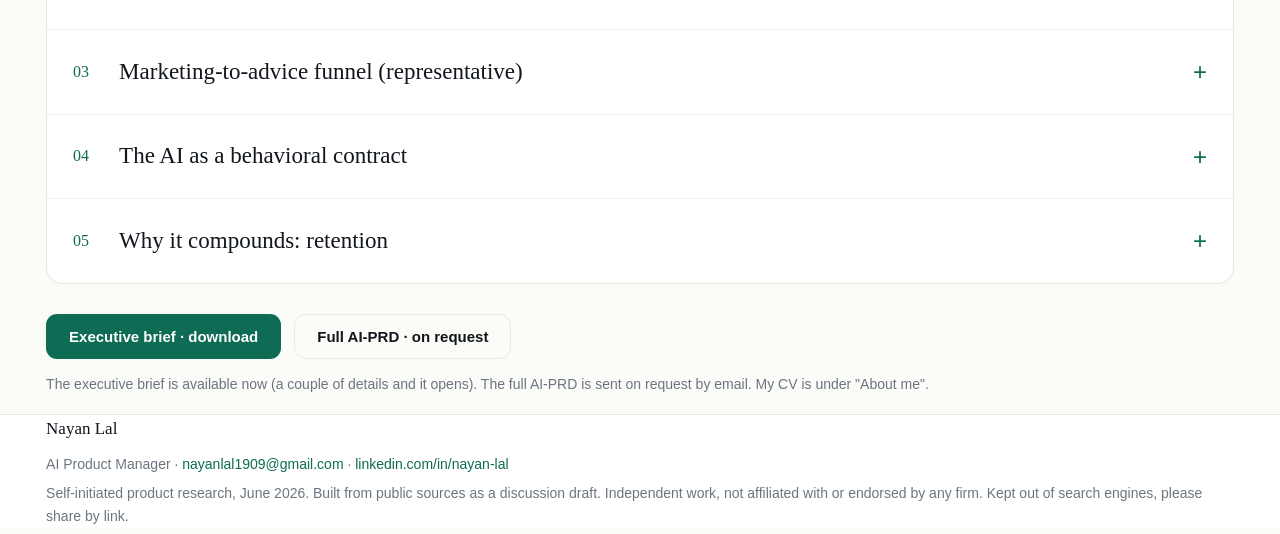
==== commit 02946561: "v2 tweaks: gate CV + brief (fill -> open), PRD on email request, realistic funnel - CV and executive" ====
--- a/product_ideas/Advice_Moments_v2/index.html
+++ b/product_ideas/Advice_Moments_v2/index.html
@@ -170,11 +170,11 @@
     <div class="brand"><a href="#top">Nayan Lal<span class="dot">.</span></a></div>
     <nav class="navlinks">
       <a href="#jump">The Study</a>
-      <a href="#" data-form>Brief</a>
+      <a href="#" data-form data-mode="brief">Brief</a>
       <div class="menu" id="aboutMenu">
         <button class="menubtn" type="button" aria-haspopup="true" aria-expanded="false">About me <span class="cav">&#9662;</span></button>
         <div class="menupop">
-          <a href="./Nayan_Lal_CV.pdf" target="_blank" rel="noopener">CV (PDF)</a>
+          <a href="#" data-form data-mode="cv">CV</a>
           <a href="https://www.linkedin.com/in/nayan-lal" target="_blank" rel="noopener">LinkedIn</a>
           <a href="mailto:nayanlal1909@gmail.com">Contact</a>
         </div>
@@ -196,7 +196,7 @@
           <p class="hsub">An outside-in product strategy for growing advice adoption among self-directed investors: a governed personalization layer that surfaces the right advice step at the right moment, built as a phased, eval-governed AI system rather than a black box.</p>
           <div class="btns">
             <a class="btn primary" href="#jump">Explore the thinking →</a>
-            <button class="btn ghost" type="button" data-form>Request the brief</button>
+            <button class="btn ghost" type="button" data-form data-mode="brief">Read the executive brief</button>
           </div>
         </div>
         <div class="hright reveal">
@@ -255,13 +255,13 @@
 
     <div class="acc reveal">
       <details id="d-problem" open>
-        <summary><span class="ix">01</span><span class="st">The problem: advice is a destination, not a moment</span><span class="sd">read</span><span class="pl">+</span></summary>
+        <summary><span class="ix">01</span><span class="st">The problem: advice is a destination, not a moment</span><span class="pl">+</span></summary>
         <div class="panel">
           <p>For a self-directed investor, advice is still a separate decision and motion. The investor who would benefit most, navigating a rollover, a windfall, a new goal, or simply rising complexity, rarely gets a relevant, plain-language prompt while the need is live. That activation gap, at the first $50K step on the continuum above, is the opportunity: detect the moment and respond to it well, in-product, at scale, and within fiduciary guardrails.</p>
         </div>
       </details>
       <details id="d-sim">
-        <summary><span class="ix">02</span><span class="st">A moment, simulated</span><span class="sd">interactive</span><span class="pl">+</span></summary>
+        <summary><span class="ix">02</span><span class="st">A moment, simulated</span><span class="pl">+</span></summary>
         <div class="panel">
           <p>Drag the balance and pick a life event. Watch eligibility cross the real public thresholds, and see the governed nudge fire, or deliberately suppress itself below the benefit threshold.</p>
           <div class="sim">
@@ -298,15 +298,16 @@
         </div>
       </details>
       <details id="d-funnel">
-        <summary><span class="ix">03</span><span class="st">Marketing-to-advice funnel</span><span class="sd">interactive</span><span class="pl">+</span></summary>
+        <summary><span class="ix">03</span><span class="st">Marketing-to-advice funnel (representative)</span><span class="pl">+</span></summary>
         <div class="panel">
-          <p>The operating view in the team's own language: how marketing-sourced demand becomes advised relationships. Drag the campaign reach and watch each stage scale.</p>
+          <p>A representative view in the team's own language. Real advice funnels are far steeper than the bars suggest: reach is enormous, conversion to human advice (PA/PAS) is a fraction of a percent, while Digital Advisor self-serve converts far higher. Drag the reach to see it move.</p>
           <div class="fwrap">
             <div class="fctrl">
               <label>Campaign reach</label>
-              <div class="rv" id="reachVal">100,000</div>
-              <input type="range" id="reach" min="20" max="250" value="100" aria-label="Campaign reach" />
-              <div class="note"><b>MGL</b> (marketing-generated lead) → <b>MQL</b> (qualified) → inbound advisor call → <b>implementations</b>, split across <b>DA / PA / PAS</b>. This is the kind of campaign-measurement view I have built and instrumented before, pulling from data tables into one decision layer for measurement plans and campaign performance.</div>
+              <div class="rv" id="reachVal">2,000,000</div>
+              <input type="range" id="reach" min="100" max="2000" value="2000" aria-label="Campaign reach" />
+              <div class="ticks"><span>100K</span><span>500K</span><span>1M</span><span>2M</span></div>
+              <div class="note"><b>MGL</b> (marketing-generated lead) → <b>MQL</b> (qualified) → inbound advisor call → <b>implementations</b> (DA / PA / PAS). Human advice (PA/PAS) converts at roughly <b>0.01%</b> of reach; Digital Advisor self-serve runs far higher (~1%). Segments can overlap. Bar widths are schematic; the conversion is intentionally steep. This is the kind of campaign-measurement view I have built and instrumented before, pulling from data tables for measurement plans and campaign performance.</div>
             </div>
             <div>
               <div class="funnel" id="funnelBars"></div>
@@ -316,7 +317,7 @@
         </div>
       </details>
       <details id="d-gov">
-        <summary><span class="ix">04</span><span class="st">The AI as a behavioral contract</span><span class="sd">read</span><span class="pl">+</span></summary>
+        <summary><span class="ix">04</span><span class="st">The AI as a behavioral contract</span><span class="pl">+</span></summary>
         <div class="panel">
           <p>A recommendation engine is probabilistic, so the spec defines what good looks like in numbers, how it fails safely, and where it must stop. In a fiduciary context that is not optional polish, it is the product. Release gates (illustrative): suitability precision &ge; 99.5%, significant incremental benefit vs. a holdout, zero coercive outputs, factuality blocks on fail.</p>
           <div class="gv">
@@ -332,7 +333,7 @@
         </div>
       </details>
       <details id="d-churn">
-        <summary><span class="ix">05</span><span class="st">Why it compounds: retention</span><span class="sd">visual</span><span class="pl">+</span></summary>
+        <summary><span class="ix">05</span><span class="st">Why it compounds: retention</span><span class="pl">+</span></summary>
         <div class="panel">
           <p>The case for advice is not only growth, it is durability. Advised relationships churn far less than self-directed accounts, so every appropriate match also lifts retention. A churn-propensity model can flag at-risk relationships for proactive outreach.</p>
           <div class="churn">
@@ -348,10 +349,10 @@
     </div>
 
     <div class="btns reveal" style="margin-top:30px">
-      <button class="btn primary" type="button" data-form>Request the brief &amp; full PRD</button>
-      <a class="btn line" href="./Nayan_Lal_CV.pdf" target="_blank" rel="noopener">My CV</a>
+      <button class="btn primary" type="button" data-form data-mode="brief">Executive brief · download</button>
+      <button class="btn line" type="button" data-form data-mode="prd">Full AI-PRD · on request</button>
     </div>
-    <p class="small muted reveal" style="margin-top:14px">The full written study (strategy brief and AI-PRD) is being finalised. Request a copy and I will send it across.</p>
+    <p class="small muted reveal" style="margin-top:14px">The executive brief is available now (a couple of details and it opens). The full AI-PRD is sent on request by email. My CV is under "About me".</p>
   </section>
 </main>
 
@@ -367,8 +368,8 @@
 <div class="modal" id="modal" role="dialog" aria-modal="true" aria-label="Request the brief">
   <div class="modal-card">
     <button class="x" type="button" id="modalX" aria-label="Close">&times;</button>
-    <h3>Request the brief</h3>
-    <p>Leave your details and I will send the executive brief and full AI-PRD across by email.</p>
+    <h3 id="mTitle">Get the executive brief</h3>
+    <p id="mDesc">A couple of details and the brief opens right away.</p>
     <form id="reqForm">
       <label for="rfName">Name</label>
       <input id="rfName" type="text" required autocomplete="name" />
@@ -376,11 +377,13 @@
       <input id="rfEmail" type="email" required autocomplete="email" />
       <label for="rfCo">Company</label>
       <input id="rfCo" type="text" autocomplete="organization" />
-      <label for="rfMsg">Anything you would like me to address? (optional)</label>
-      <textarea id="rfMsg"></textarea>
-      <button class="btn primary" type="submit" style="width:100%">Send request →</button>
+      <div id="rfMsgWrap">
+        <label for="rfMsg">Anything you would like me to address? (optional)</label>
+        <textarea id="rfMsg"></textarea>
+      </div>
+      <button class="btn primary" type="submit" style="width:100%" id="mSubmit">Open the brief →</button>
     </form>
-    <p class="cvline">Prefer to skim my background first? <a href="./Nayan_Lal_CV.pdf" target="_blank" rel="noopener">Download my CV (PDF)</a></p>
+    <p class="cvline" id="mFoot">Built from public sources as a discussion draft.</p>
   </div>
 </div>
 
@@ -459,14 +462,22 @@
       var reachVal=document.getElementById('reachVal'),fBars=document.getElementById('funnelBars'),fSplit=document.getElementById('funnelSplit');
       function comma(n){return Math.round(n).toLocaleString('en-US');}
       function rf(){
-        var mgl=(+reach.value)*1000, mql=mgl*0.28, call=mql*0.32, impl=call*0.66;
-        var stages=[{l:'MGL',s:'Marketing-generated leads',v:mgl,w:100,c:''},{l:'MQL',s:'Qualified leads',v:mql,w:74,c:'28% qualify'},{l:'Inbound advisor call',s:'Engaged with advice',v:call,w:52,c:'32% of MQL call'},{l:'Implementations',s:'Converted to advised',v:impl,w:34,c:'66% of calls convert'}];
-        reachVal.textContent=comma(mgl);
+        var R=(+reach.value)*1000;
+        var mgl=R*0.02, mql=mgl*0.12, call=mql*0.18, impl=call*0.25;
+        var da=R*0.01, pa=impl*0.7, pas=impl*0.3;
+        reachVal.textContent=comma(R);
+        var stages=[
+          {l:'Reach',s:'Audience reached',v:R,w:100,c:''},
+          {l:'MGL',s:'Marketing-generated leads',v:mgl,w:80,c:'~2.0% respond'},
+          {l:'MQL',s:'Qualified leads',v:mql,w:60,c:'~12% qualify'},
+          {l:'Inbound advisor call',s:'Engaged with advice',v:call,w:42,c:'~18% call'},
+          {l:'Implementations · PA + PAS',s:'Converted to human advice',v:impl,w:26,c:'~25% implement'}
+        ];
         var html='';
         stages.forEach(function(st,i){if(i>0)html+='<div class="fconv">&darr; <b>'+st.c+'</b></div>';html+='<div class="fstage" style="width:'+st.w+'%"><span class="fl">'+st.l+'<span class="sub">'+st.s+'</span></span><span class="fv">'+comma(st.v)+'</span></div>';});
+        html+='<div class="fconv">human advice &asymp; <b>'+(impl/R*100).toFixed(3)+'%</b> of reach</div>';
         fBars.innerHTML=html;
-        var da=impl*0.58,pa=impl*0.32,pas=impl*0.10;
-        fSplit.innerHTML='<div class="sp"><div class="t">DA</div><div class="n">'+comma(da)+'</div><div class="d">Digital Advisor</div></div><div class="sp"><div class="t">PA</div><div class="n">'+comma(pa)+'</div><div class="d">Personal Advisor</div></div><div class="sp"><div class="t">PAS</div><div class="n">'+comma(pas)+'</div><div class="d">Advisor Select</div></div>';
+        fSplit.innerHTML='<div class="sp"><div class="t">DA</div><div class="n">'+comma(da)+'</div><div class="d">Digital · self-serve ~1%</div></div><div class="sp"><div class="t">PA</div><div class="n">'+comma(pa)+'</div><div class="d">Personal Advisor</div></div><div class="sp"><div class="t">PAS</div><div class="n">'+comma(pas)+'</div><div class="d">Advisor Select</div></div>';
       }
       reach.addEventListener('input',rf);rf();
     }
@@ -476,20 +487,33 @@
       a.addEventListener('click',function(e){e.preventDefault();var t=document.getElementById(a.getAttribute('data-jump'));if(t){t.open=true;window.scrollTo({top:t.getBoundingClientRect().top+window.scrollY-80,behavior:'smooth'});}});
     });
 
-    // request form modal
-    var modal=document.getElementById('modal');
-    [].slice.call(document.querySelectorAll('[data-form]')).forEach(function(b){b.addEventListener('click',function(e){e.preventDefault();modal.classList.add('open');});});
+    // request / gate modal (brief + cv open the file; prd emails me)
+    var modal=document.getElementById('modal'), mMode='brief';
+    var mTitle=document.getElementById('mTitle'),mDesc=document.getElementById('mDesc'),mSubmit=document.getElementById('mSubmit'),mFoot=document.getElementById('mFoot'),rfMsgWrap=document.getElementById('rfMsgWrap');
+    var MODES={
+      brief:{t:'Get the executive brief',d:'A couple of details and the brief opens right away.',s:'Open the brief →',note:false,foot:'Built from public sources as a discussion draft.'},
+      cv:{t:'See my CV',d:'A couple of details and my CV opens right away.',s:'Open the CV →',note:false,foot:'Thanks for taking a look.'},
+      prd:{t:'Request the full AI-PRD',d:'Leave your details and I will email you the full AI-PRD.',s:'Send request →',note:true,foot:'I will reply from nayanlal1909@gmail.com.'}
+    };
+    function openModal(m){mMode=MODES[m]?m:'brief';var c=MODES[mMode];mTitle.textContent=c.t;mDesc.textContent=c.d;mSubmit.textContent=c.s;mFoot.textContent=c.foot;rfMsgWrap.style.display=c.note?'block':'none';if(typeof aMenu!=='undefined'&&aMenu)aMenu.classList.remove('open');modal.classList.add('open');}
+    [].slice.call(document.querySelectorAll('[data-form]')).forEach(function(b){b.addEventListener('click',function(e){e.preventDefault();openModal(b.getAttribute('data-mode')||'brief');});});
     document.getElementById('modalX').addEventListener('click',function(){modal.classList.remove('open');});
     modal.addEventListener('click',function(e){if(e.target===modal)modal.classList.remove('open');});
     document.getElementById('reqForm').addEventListener('submit',function(e){
       e.preventDefault();
-      var n=encodeURIComponent(document.getElementById('rfName').value),
-          em=encodeURIComponent(document.getElementById('rfEmail').value),
-          co=encodeURIComponent(document.getElementById('rfCo').value),
-          ms=encodeURIComponent(document.getElementById('rfMsg').value);
-      var body='Name: '+n+'%0D%0AEmail: '+em+'%0D%0ACompany: '+co+'%0D%0A%0D%0A'+ms;
-      window.location.href='mailto:nayanlal1909@gmail.com?subject='+encodeURIComponent('Advice Moments: brief request')+'&body='+body;
+      if(mMode==='prd'){
+        var n=encodeURIComponent(document.getElementById('rfName').value),em=encodeURIComponent(document.getElementById('rfEmail').value),co=encodeURIComponent(document.getElementById('rfCo').value),ms=encodeURIComponent(document.getElementById('rfMsg').value);
+        window.location.href='mailto:nayanlal1909@gmail.com?subject='+encodeURIComponent('Advice Moments: AI-PRD request')+'&body=Name: '+n+'%0D%0AEmail: '+em+'%0D%0ACompany: '+co+'%0D%0A%0D%0A'+ms;
+      } else {
+        var url=mMode==='cv'?'./Nayan_Lal_CV.pdf':'./Advice_Moments_Brief.pdf';
+        modal.classList.remove('open');
+        var w=window.open(url,'_blank'); if(!w){window.location.href=url;}
+      }
     });
+
+    // accordion: opening one closes the others
+    var accs=[].slice.call(document.querySelectorAll('.acc details'));
+    accs.forEach(function(d){d.addEventListener('toggle',function(){if(d.open){accs.forEach(function(o){if(o!==d)o.open=false;});}});});
 
     // about-me dropdown
     var aMenu=document.getElementById('aboutMenu');
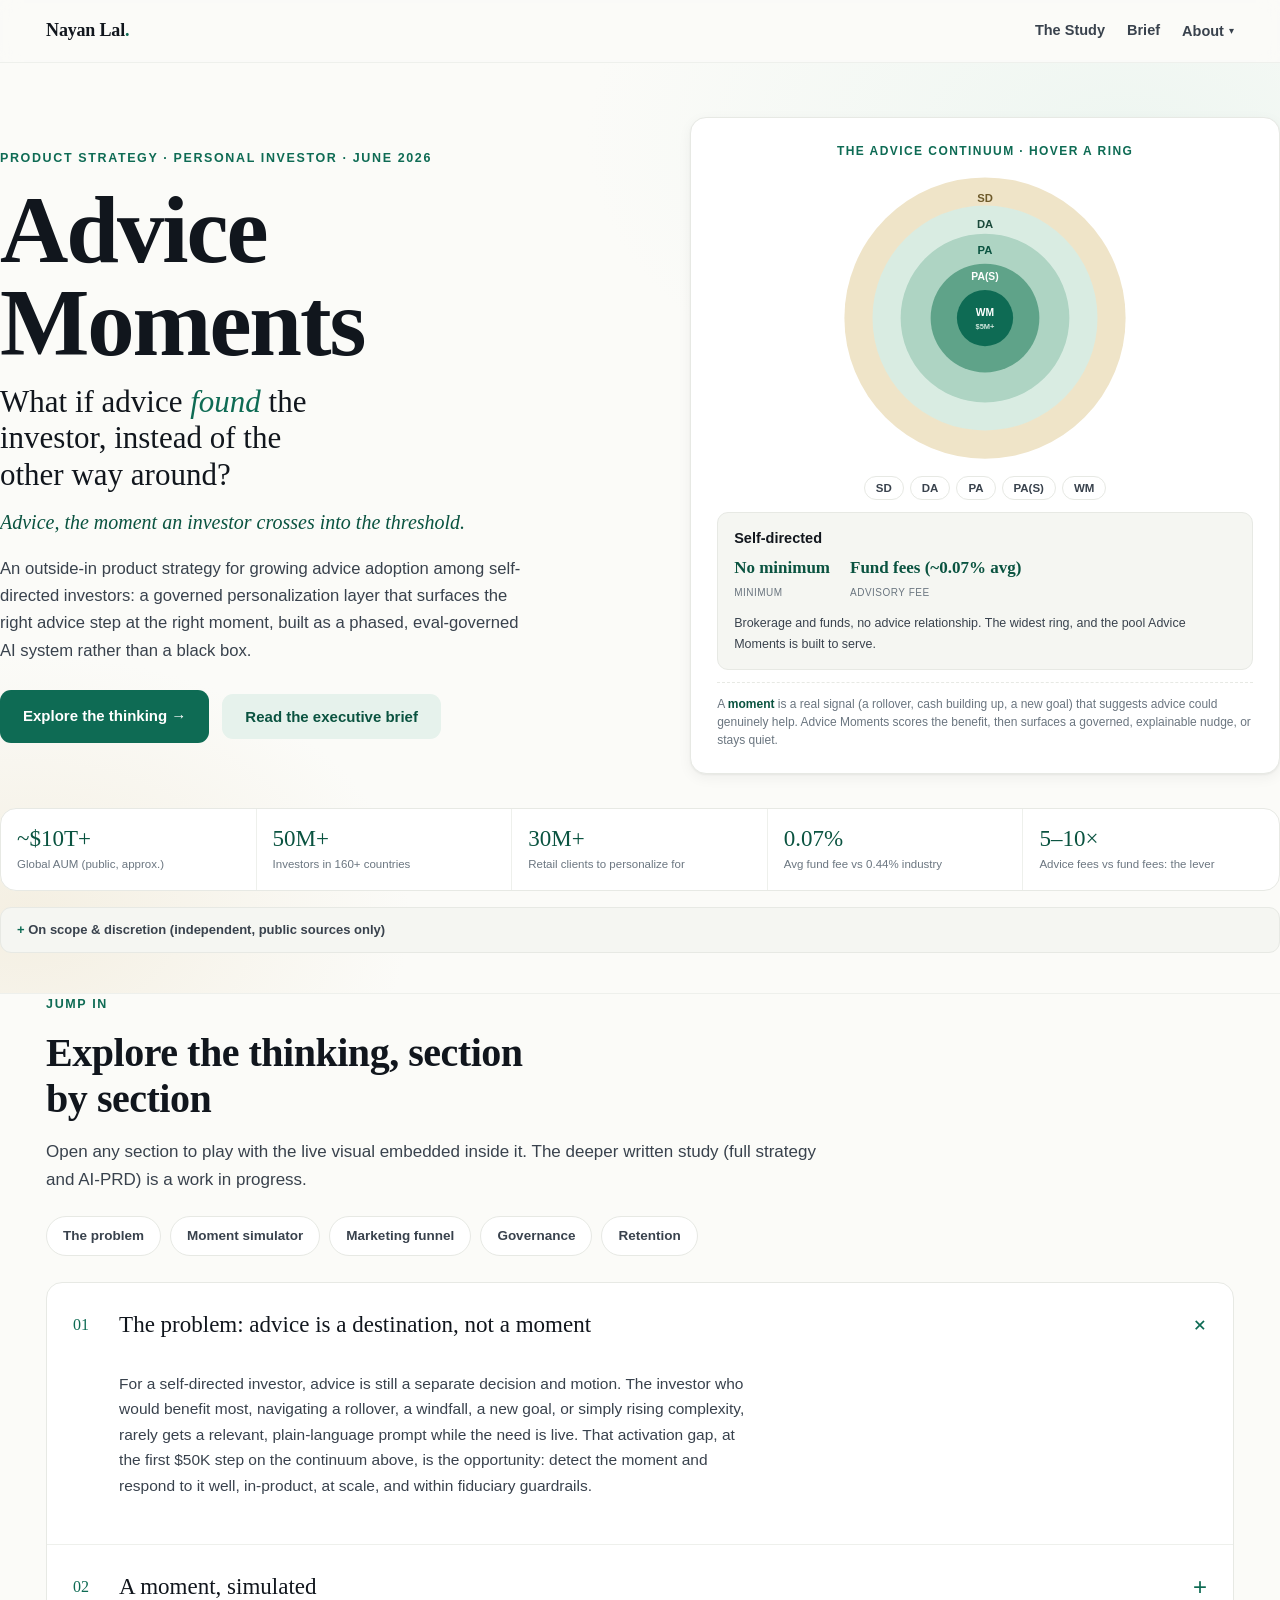
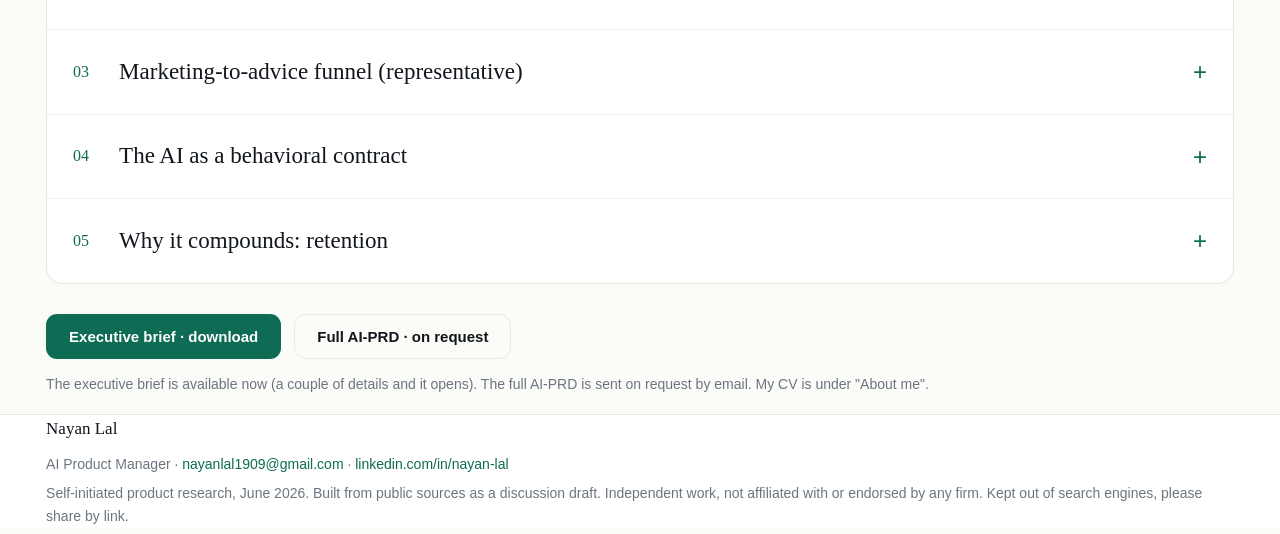
==== commit bc1faff6: "Mask company name in gated brief; rename nav "About me" -> "About" - Brief served on the landing is " ====
--- a/product_ideas/Advice_Moments_v2/index.html
+++ b/product_ideas/Advice_Moments_v2/index.html
@@ -172,7 +172,7 @@
       <a href="#jump">The Study</a>
       <a href="#" data-form data-mode="brief">Brief</a>
       <div class="menu" id="aboutMenu">
-        <button class="menubtn" type="button" aria-haspopup="true" aria-expanded="false">About me <span class="cav">&#9662;</span></button>
+        <button class="menubtn" type="button" aria-haspopup="true" aria-expanded="false">About <span class="cav">&#9662;</span></button>
         <div class="menupop">
           <a href="#" data-form data-mode="cv">CV</a>
           <a href="https://www.linkedin.com/in/nayan-lal" target="_blank" rel="noopener">LinkedIn</a>
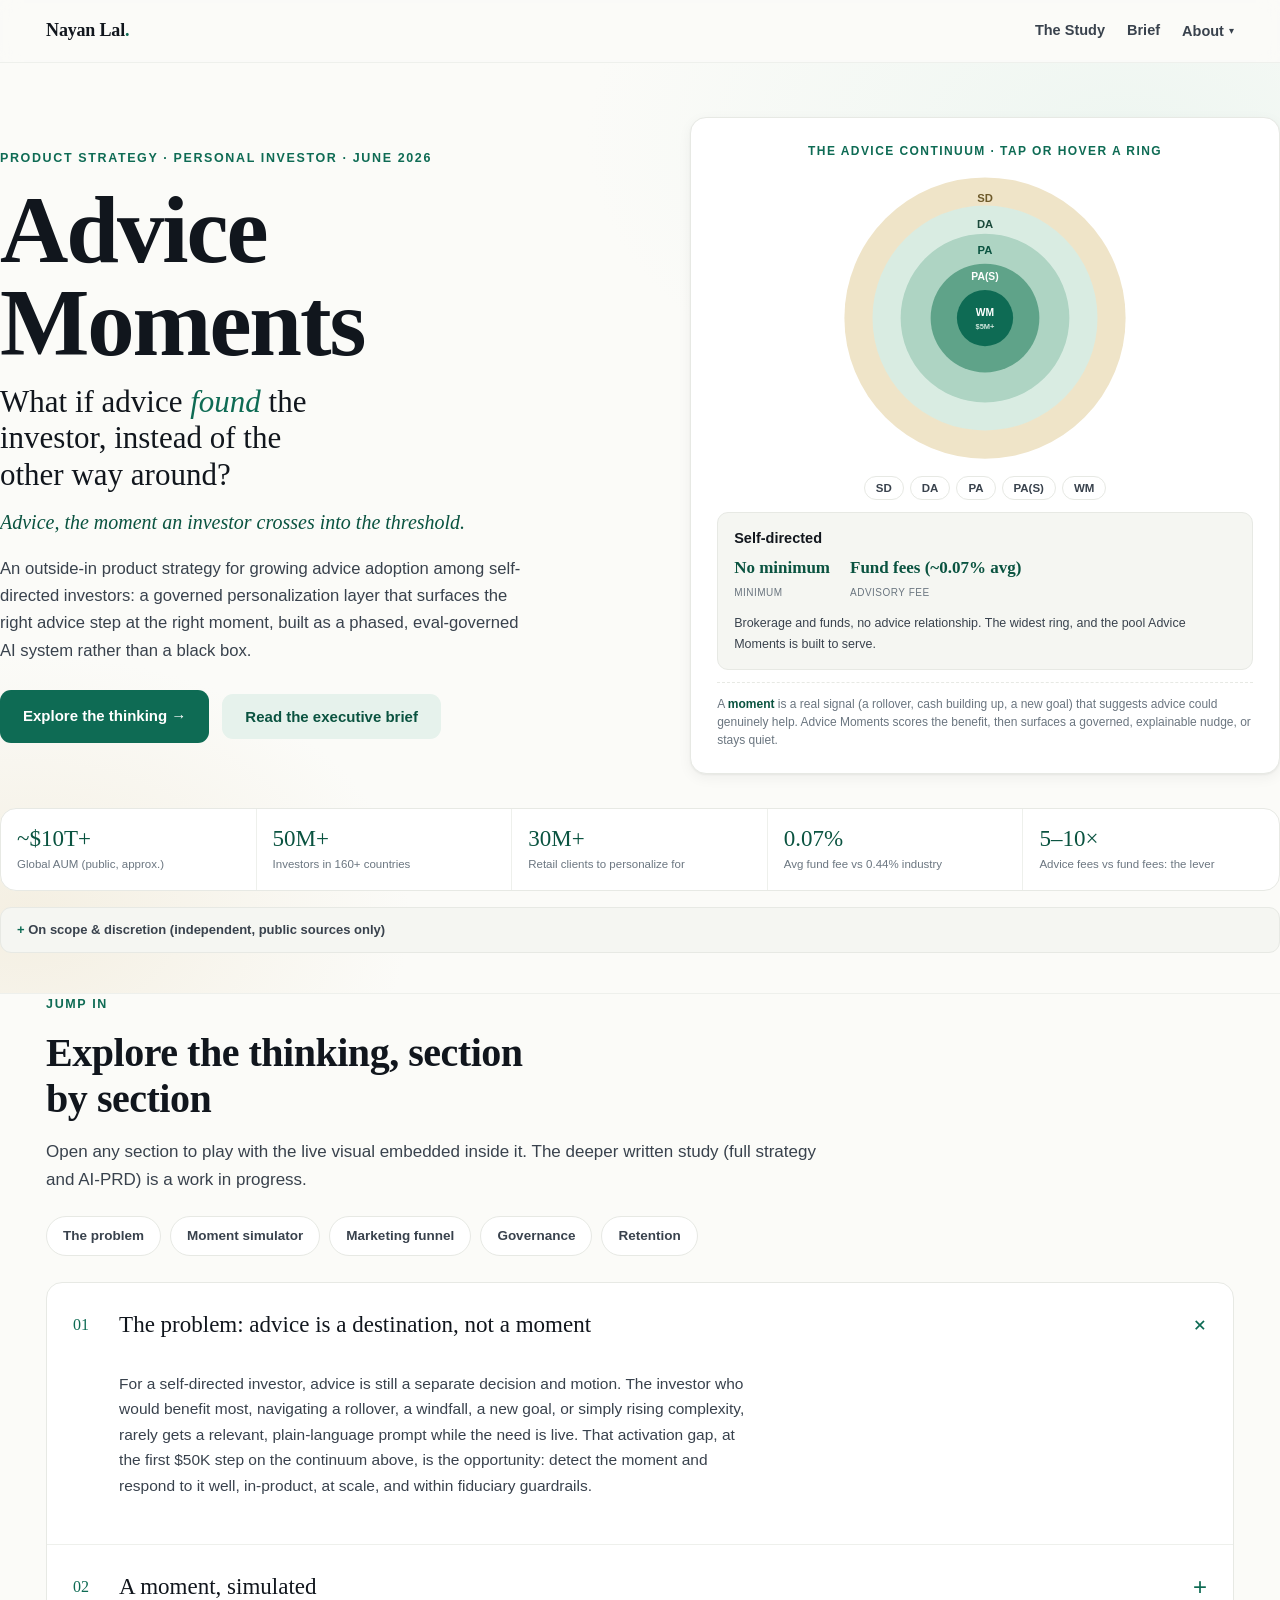
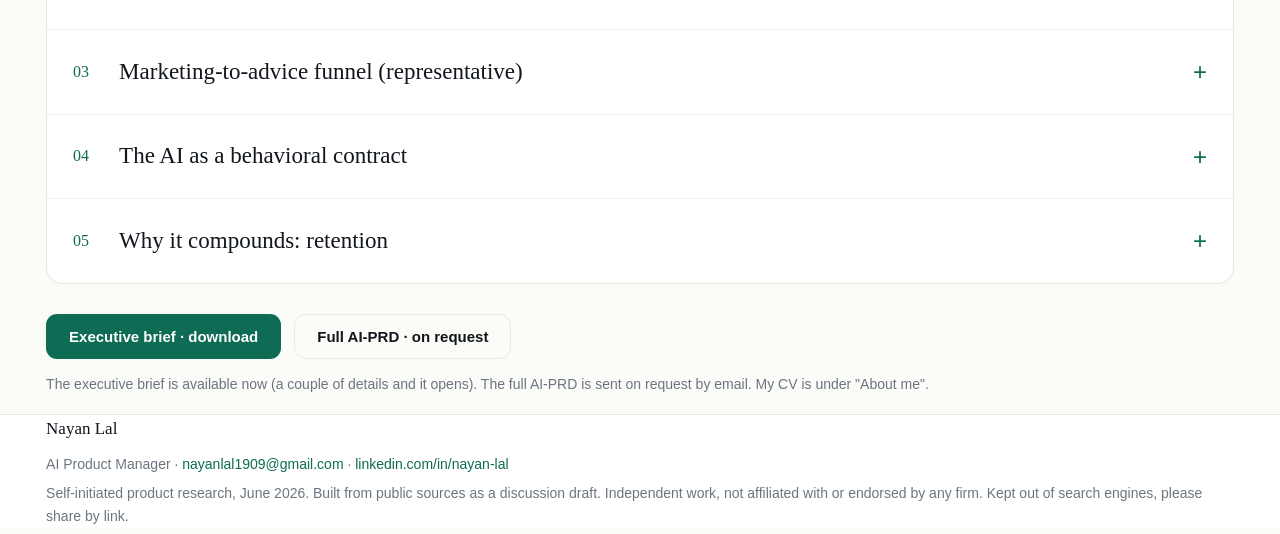
==== commit ade9502d: "Mobile hardening: fail-safe reveal (content shows if JS fails) + touch-friendly copy - assets/site.c" ====
--- a/product_ideas/Advice_Moments_v2/index.html
+++ b/product_ideas/Advice_Moments_v2/index.html
@@ -1,6 +1,7 @@
 <!DOCTYPE html>
 <html lang="en">
 <head>
+<script>document.documentElement.classList.add('js');</script>
 <meta charset="utf-8" />
 <meta name="viewport" content="width=device-width, initial-scale=1" />
 <meta name="robots" content="noindex" />
@@ -201,7 +202,7 @@
         </div>
         <div class="hright reveal">
           <div class="card bullcard" id="bull">
-            <div class="amk">The advice continuum · hover a ring</div>
+            <div class="amk">The advice continuum · tap or hover a ring</div>
             <svg viewBox="0 0 320 320" role="img" aria-label="Concentric advice continuum from self-directed to wealth.">
               <circle class="ring" data-t="0" cx="160" cy="160" r="150" fill="#efe4c8"></circle>
               <circle class="ring" data-t="1" cx="160" cy="160" r="120" fill="#d9ece2"></circle>
--- a/assets/site.css
+++ b/assets/site.css
@@ -127,10 +127,12 @@
 .site-footer .wrap{padding-top:40px;padding-bottom:48px}
 .site-footer p{font-size:14px;color:var(--muted);margin:0 0 6px}
 
-/* reveal on scroll */
-.reveal{opacity:0;transform:translateY(16px);transition:opacity .6s ease,transform .6s ease}
-.reveal.in{opacity:1;transform:none}
-@media(prefers-reduced-motion:reduce){.reveal{opacity:1;transform:none;transition:none}}
+/* reveal on scroll (progressive enhancement: content is hidden only when JS is active,
+   so if scripts fail on any device the page still shows everything) */
+.reveal{opacity:1}
+.js .reveal{opacity:0;transform:translateY(16px);transition:opacity .6s ease,transform .6s ease}
+.js .reveal.in{opacity:1;transform:none}
+@media(prefers-reduced-motion:reduce){.js .reveal{opacity:1;transform:none;transition:none}}
 
 /* reading progress */
 .progress{position:fixed;top:0;left:0;height:3px;width:0;background:var(--accent);z-index:60;transition:width .1s linear}
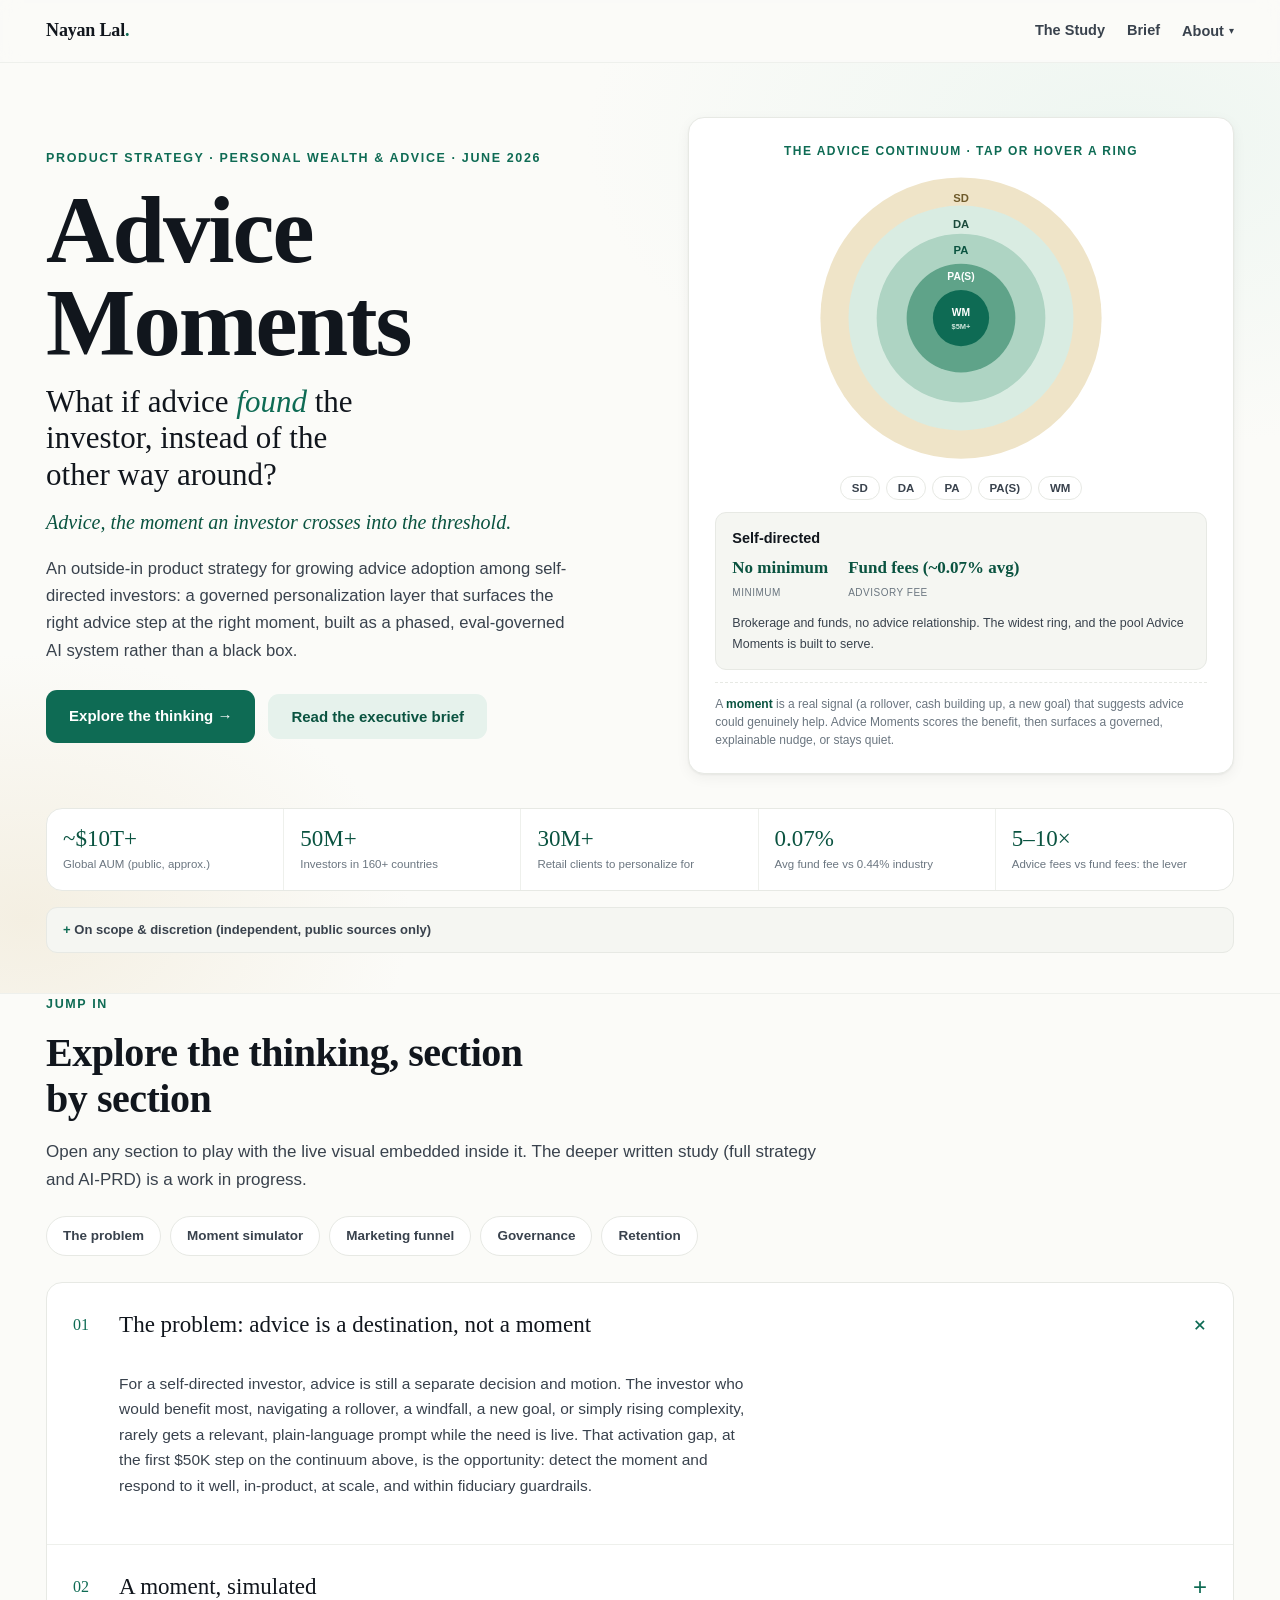
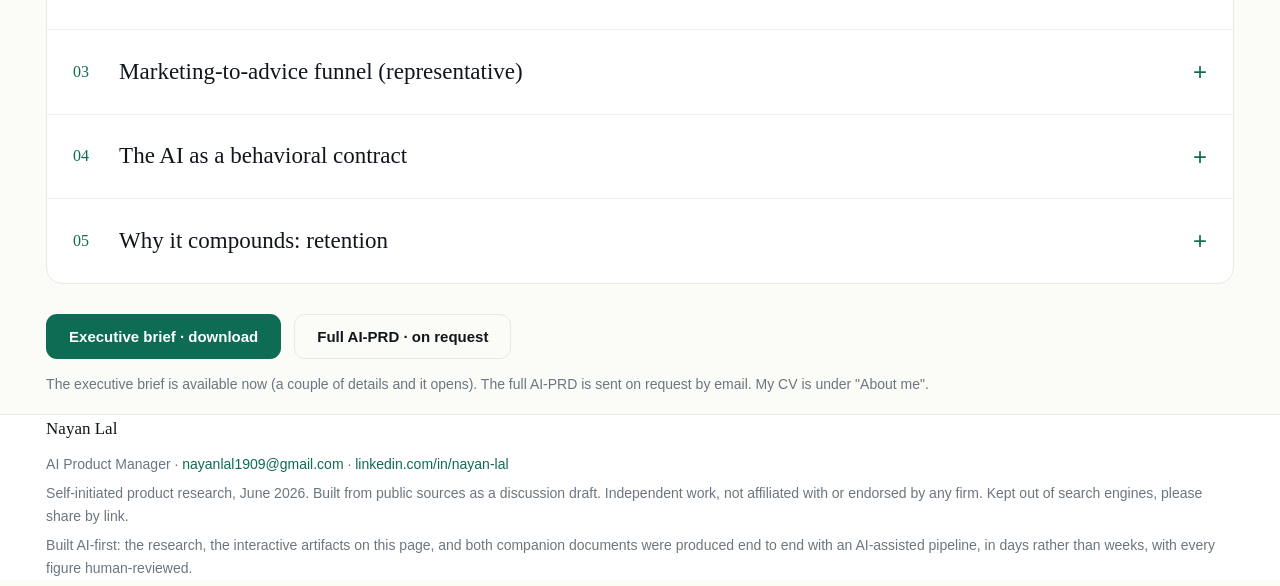
==== commit 3944449f: "Mobile polish + Anand-audience sharpening - Fix root-cause padding bug: .section/.hero shorthand was" ====
--- a/product_ideas/Advice_Moments_v2/index.html
+++ b/product_ideas/Advice_Moments_v2/index.html
@@ -3,9 +3,10 @@
 <head>
 <script>document.documentElement.classList.add('js');</script>
 <meta charset="utf-8" />
+<meta name="theme-color" content="#fbfbf8" />
 <meta name="viewport" content="width=device-width, initial-scale=1" />
 <meta name="robots" content="noindex" />
-<title>Advice Moments · Nayan Lal · product strategy for Personal Investor advice growth</title>
+<title>Advice Moments · Nayan Lal · product strategy for Personal Wealth &amp; Advice growth</title>
 <meta name="description" content="Advice Moments: an outside-in product strategy for growing advice adoption among self-directed investors. An interactive discussion draft by Nayan Lal, AI Product Manager." />
 <link rel="stylesheet" href="../../assets/site.css" />
 <style>
@@ -30,7 +31,8 @@
      radial-gradient(700px 480px at 2% 92%, #f4efe2 0%, rgba(244,239,226,0) 55%),
      var(--paper);
      border-bottom:1px solid var(--line-soft)}
-  .hero{padding:54px 0 40px}
+  .hero{padding-top:54px;padding-bottom:40px}
+  @media(max-width:760px){.hero{padding-top:34px;padding-bottom:30px}}
   .hgrid{display:grid;grid-template-columns:1.04fr .96fr;gap:clamp(28px,4vw,64px);align-items:center}
   @media(max-width:920px){.hgrid{grid-template-columns:1fr;gap:30px}}
   .amtitle{font-family:var(--serif);font-weight:600;letter-spacing:-.022em;line-height:.98;
@@ -190,7 +192,7 @@
     <div class="lwrap hero">
       <div class="hgrid">
         <div class="hleft reveal">
-          <p class="eyebrow">Product strategy · Personal Investor · June 2026</p>
+          <p class="eyebrow">Product strategy · Personal Wealth &amp; Advice · June 2026</p>
           <h1 class="amtitle">Advice Moments</h1>
           <p class="hook">What if advice <em>found</em> the investor, instead of the other way around?</p>
           <p class="tagline">Advice, the moment an investor crosses into the threshold.</p>
@@ -320,7 +322,7 @@
       <details id="d-gov">
         <summary><span class="ix">04</span><span class="st">The AI as a behavioral contract</span><span class="pl">+</span></summary>
         <div class="panel">
-          <p>A recommendation engine is probabilistic, so the spec defines what good looks like in numbers, how it fails safely, and where it must stop. In a fiduciary context that is not optional polish, it is the product. Release gates (illustrative): suitability precision &ge; 99.5%, significant incremental benefit vs. a holdout, zero coercive outputs, factuality blocks on fail.</p>
+          <p>A recommendation engine is probabilistic, so the spec defines what good looks like in numbers, how it fails safely, and where it must stop. In a fiduciary context that is not optional polish, it is the product. Release gates (illustrative): suitability precision &ge; 99.5%, significant incremental benefit vs. a holdout, zero coercive outputs, factuality blocks on fail. The eval harness behind those gates: ground truth built from expert-reviewed samples, LLM-as-judge scoring calibrated against human raters, and production monitoring for drift, with rollback as a first-class path.</p>
           <div class="gv">
             <span class="chip accent">Reg BI / fiduciary suitability gate</span>
             <span class="chip accent">Human-in-the-loop at recommendation boundaries</span>
@@ -362,6 +364,7 @@
     <p style="color:var(--ink);font-family:var(--serif);font-size:17px;margin-bottom:10px">Nayan Lal</p>
     <p>AI Product Manager · <a href="mailto:nayanlal1909@gmail.com">nayanlal1909@gmail.com</a> · <a href="https://www.linkedin.com/in/nayan-lal" target="_blank" rel="noopener">linkedin.com/in/nayan-lal</a></p>
     <p>Self-initiated product research, June 2026. Built from public sources as a discussion draft. Independent work, not affiliated with or endorsed by any firm. Kept out of search engines, please share by link.</p>
+    <p>Built AI-first: the research, the interactive artifacts on this page, and both companion documents were produced end to end with an AI-assisted pipeline, in days rather than weeks, with every figure human-reviewed.</p>
   </div>
 </footer>
 
--- a/assets/site.css
+++ b/assets/site.css
@@ -48,13 +48,19 @@
 .wrap{max-width:var(--maxw);margin:0 auto;padding:0 32px}
 .wrap.wide{max-width:var(--wide)}
 .read{max-width:var(--readw)}
-.section{padding:80px 0}
-.section--tight{padding:48px 0}
+.section{padding-top:80px;padding-bottom:80px}
+.section--tight{padding-top:48px;padding-bottom:48px}
 .hr{height:1px;background:var(--line);border:0;margin:0}
 @media(max-width:760px){
   .wrap{padding:0 20px}
-  .section{padding:52px 0}
-  .section--tight{padding:34px 0}
+  .section{padding-top:52px;padding-bottom:52px}
+  .section--tight{padding-top:34px;padding-bottom:34px}
+}
+/* touch ergonomics */
+@media(pointer:coarse){
+  .btn{padding:14px 22px}
+  .chip{padding:8px 15px}
+  .navlinks a{padding:8px 2px}
 }
 
 /* type scale */
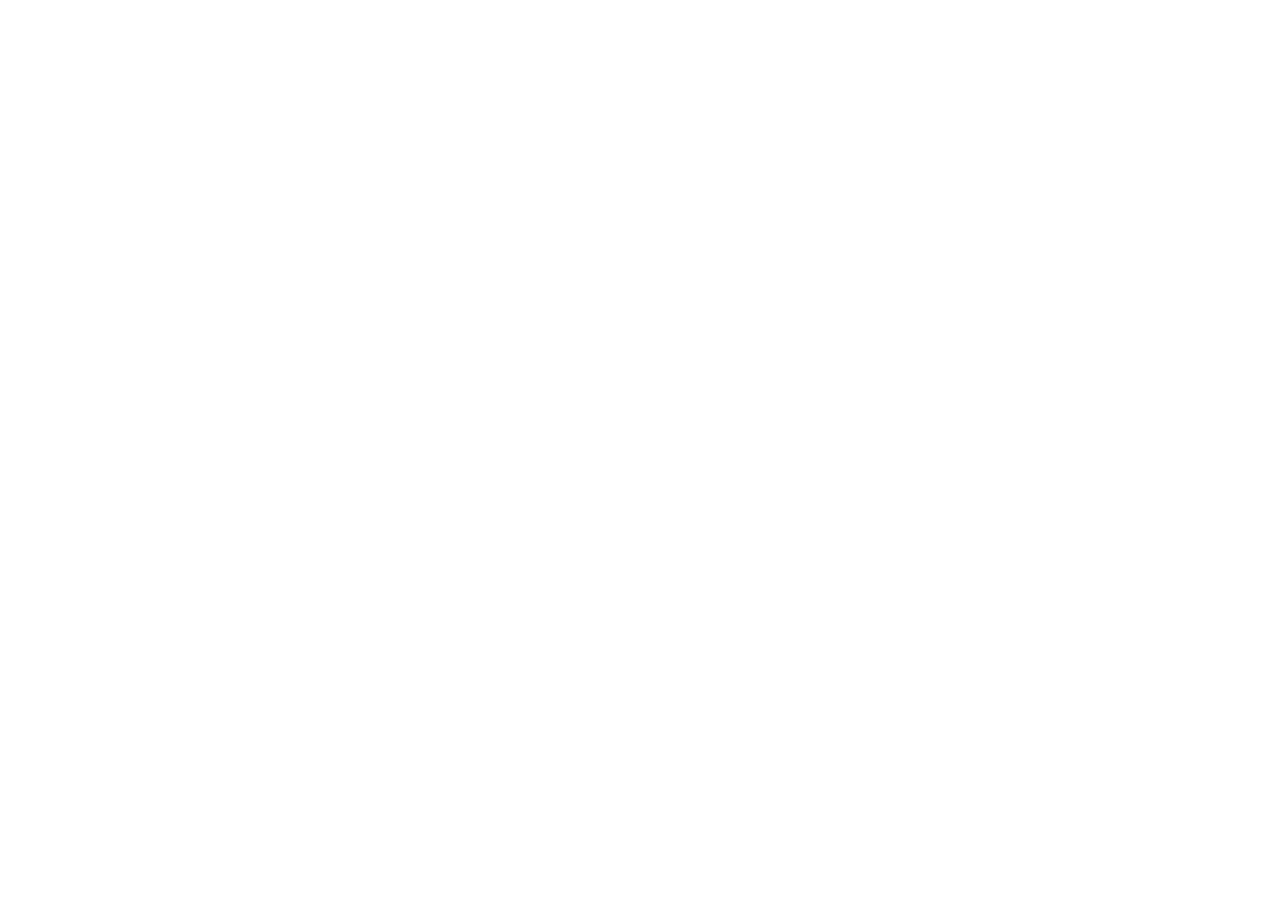
==== commit 75704a17: "Point the Advice Moments copy to nayanlal.com The concept page now lives at nayanlal.com/work/advice" ====
--- a/product_ideas/Advice_Moments_v2/index.html
+++ b/product_ideas/Advice_Moments_v2/index.html
@@ -1,532 +1,14 @@
-<!DOCTYPE html>
+<!doctype html>
 <html lang="en">
 <head>
-<script>document.documentElement.classList.add('js');</script>
-<meta charset="utf-8" />
-<meta name="theme-color" content="#fbfbf8" />
-<meta name="viewport" content="width=device-width, initial-scale=1" />
-<meta name="robots" content="noindex" />
-<title>Advice Moments · Nayan Lal · product strategy for Personal Wealth &amp; Advice growth</title>
-<meta name="description" content="Advice Moments: an outside-in product strategy for growing advice adoption among self-directed investors. An interactive discussion draft by Nayan Lal, AI Product Manager." />
-<link rel="stylesheet" href="../../assets/site.css" />
-<style>
-  html{scroll-behavior:smooth}
-  .lwrap{max-width:1460px;margin:0 auto;padding:0 clamp(20px,3.6vw,56px)}
-  section[id]{scroll-margin-top:80px}
-
-  /* about-me dropdown */
-  .menu{position:relative}
-  .menubtn{font-family:var(--sans);font-size:14.5px;font-weight:550;color:var(--ink-soft);background:none;border:none;cursor:pointer;padding:0;display:inline-flex;align-items:center;gap:5px}
-  .menubtn:hover{color:var(--accent-ink)}
-  .menubtn .cav{font-size:10px;transition:transform .15s}
-  .menu.open .menubtn .cav{transform:rotate(180deg)}
-  .menupop{position:absolute;right:0;top:calc(100% + 12px);background:var(--surface);border:1px solid var(--line);border-radius:12px;box-shadow:var(--shadow);padding:7px;min-width:172px;display:none;flex-direction:column;z-index:60}
-  .menu.open .menupop{display:flex}
-  .menupop a{font-size:14px;font-weight:550;color:var(--ink-soft);padding:9px 12px;border-radius:8px}
-  .menupop a:hover{background:var(--surface-2);color:var(--accent-ink)}
-
-  /* hero, full-bleed, filled */
-  .herowrap{background:
-     radial-gradient(900px 520px at 88% 8%, #eef6f1 0%, rgba(238,246,241,0) 60%),
-     radial-gradient(700px 480px at 2% 92%, #f4efe2 0%, rgba(244,239,226,0) 55%),
-     var(--paper);
-     border-bottom:1px solid var(--line-soft)}
-  .hero{padding-top:54px;padding-bottom:40px}
-  @media(max-width:760px){.hero{padding-top:34px;padding-bottom:30px}}
-  .hgrid{display:grid;grid-template-columns:1.04fr .96fr;gap:clamp(28px,4vw,64px);align-items:center}
-  @media(max-width:920px){.hgrid{grid-template-columns:1fr;gap:30px}}
-  .amtitle{font-family:var(--serif);font-weight:600;letter-spacing:-.022em;line-height:.98;
-    font-size:clamp(54px,7.4vw,96px);margin:6px 0 14px;color:var(--ink)}
-  .hook{font-family:var(--serif);font-size:clamp(21px,2.5vw,31px);line-height:1.18;color:var(--ink);margin:0 0 12px;max-width:20ch}
-  .hook em{color:var(--accent);font-style:italic}
-  .tagline{font-family:var(--serif);font-style:italic;font-size:clamp(16px,1.7vw,20px);color:var(--accent-ink);margin:0 0 16px}
-  .hsub{font-size:clamp(15.5px,1.3vw,17.5px);color:var(--ink-soft);max-width:58ch;margin:0 0 26px}
-
-  /* hero continuum card */
-  .bullcard{padding:24px 26px}
-  .amk{font-size:12px;font-weight:700;letter-spacing:.12em;text-transform:uppercase;color:var(--accent);text-align:center;margin-bottom:6px}
-  .bullcard svg{width:100%;max-width:300px;height:auto;display:block;margin:4px auto 8px}
-  .bullcard .ring{cursor:pointer;transition:opacity .15s}
-  .bullcard.dim .ring:not(.active){opacity:.4}
-  .bullcard .ring.active{stroke:#11161d;stroke-width:2}
-  .legchips{display:flex;gap:6px;flex-wrap:wrap;justify-content:center;margin-bottom:12px}
-  .legchips button{font-size:11.5px;font-weight:600;border:1px solid var(--line);background:var(--surface);
-    color:var(--ink-soft);border-radius:999px;padding:5px 11px;cursor:pointer;transition:.12s}
-  .legchips button:hover,.legchips button.active{background:var(--accent-soft);border-color:#bcdfd0;color:var(--accent-ink)}
-  .detail{border:1px solid var(--line);border-radius:var(--r-sm);padding:14px 16px;background:var(--surface-2);min-height:92px}
-  .detail .dn{font-size:14.5px;font-weight:700;color:var(--ink);margin-bottom:2px}
-  .detail .dm{display:flex;gap:20px;flex-wrap:wrap;margin:8px 0}
-  .detail .dm b{font-family:var(--serif);font-size:17px;color:var(--accent-ink);display:block;line-height:1.1}
-  .detail .dm span{font-size:10px;color:var(--muted);text-transform:uppercase;letter-spacing:.05em}
-  .detail p{font-size:12.5px;margin:0;color:var(--ink-soft)}
-  .momentnote{font-size:12px;color:var(--muted);line-height:1.5;margin-top:12px;border-top:1px dashed var(--line);padding-top:12px}
-  .momentnote b{color:var(--accent-ink)}
-
-  /* stat band */
-  .stats{display:grid;grid-template-columns:repeat(5,1fr);border:1px solid var(--line);border-radius:var(--r);overflow:hidden;background:var(--surface);margin:34px 0 16px}
-  .stats .s{padding:18px 16px;border-right:1px solid var(--line-soft)}
-  .stats .s:last-child{border-right:none}
-  .stats .v{font-family:var(--serif);font-size:23px;color:var(--accent-ink);line-height:1.05}
-  .stats .l{font-size:11.5px;color:var(--muted);margin-top:6px;line-height:1.35}
-  @media(max-width:760px){.stats{grid-template-columns:repeat(2,1fr)}.stats .s{border-bottom:1px solid var(--line-soft)}}
-
-  /* jump pills + accordion */
-  .pills{display:flex;gap:9px;flex-wrap:wrap;margin-bottom:26px}
-  .pills a{font-size:13.5px;font-weight:600;color:var(--ink-soft);background:var(--surface);border:1px solid var(--line);border-radius:999px;padding:8px 16px;transition:.12s;cursor:pointer}
-  .pills a:hover{border-color:var(--accent);color:var(--accent-ink);background:var(--accent-soft)}
-  .acc{border:1px solid var(--line);border-radius:var(--r);overflow:hidden;background:var(--surface)}
-  .acc details{border-bottom:1px solid var(--line-soft)}
-  .acc details:last-child{border-bottom:none}
-  .acc summary{cursor:pointer;list-style:none;display:flex;align-items:center;gap:18px;padding:22px 26px;transition:.12s}
-  .acc summary::-webkit-details-marker{display:none}
-  .acc summary:hover{background:var(--surface-2)}
-  .acc .ix{font-family:var(--serif);font-size:16px;color:var(--accent);min-width:28px}
-  .acc .st{font-family:var(--serif);font-size:clamp(19px,1.8vw,23px);color:var(--ink);flex:1}
-  .acc .sd{font-size:13px;color:var(--muted);margin-left:auto;margin-right:14px}
-  .acc .pl{color:var(--accent);font-size:24px;font-weight:300;transition:.2s}
-  .acc details[open] .pl{transform:rotate(45deg)}
-  .acc .panel{padding:4px 26px 28px 72px}
-  .acc .panel>p{font-size:15.5px;color:var(--ink-soft);margin:0 0 18px;max-width:74ch}
-  @media(max-width:620px){.acc .panel{padding:4px 20px 22px 20px}.acc summary{padding:18px 18px}.acc .sd{display:none}}
-
-  /* simulator (embedded) */
-  .sim{display:grid;grid-template-columns:1fr 1fr;gap:28px;align-items:start}
-  @media(max-width:820px){.sim{grid-template-columns:1fr;gap:22px}}
-  .sim .ctrl label{font-size:11.5px;font-weight:700;letter-spacing:.05em;text-transform:uppercase;color:var(--muted)}
-  .sim .bal{font-family:var(--serif);font-size:36px;color:var(--ink);margin:6px 0 2px;line-height:1}
-  .sim input[type=range]{width:100%;accent-color:var(--accent);margin:12px 0 4px;cursor:pointer}
-  .ticks{display:flex;justify-content:space-between;font-size:10px;color:var(--faint)}
-  .evchips{display:flex;gap:8px;flex-wrap:wrap;margin-top:10px}
-  .evchips button{font-size:12.5px;font-weight:600;border:1px solid var(--line);background:var(--surface);color:var(--ink-soft);border-radius:999px;padding:7px 13px;cursor:pointer;transition:.12s}
-  .evchips button.on{background:var(--accent);color:#fff;border-color:var(--accent)}
-  .elig{margin-top:18px;font-size:13px;color:var(--ink-soft);line-height:1.5}
-  .elig b{color:var(--accent-ink)}
-  .nudge{border:1px solid var(--line);border-radius:14px;background:#fff;box-shadow:var(--shadow);overflow:hidden}
-  .nudge .nb{background:var(--accent);height:5px}
-  .nudge.block .nb{background:var(--faint)}
-  .nudge .ni{padding:18px 20px}
-  .nudge .why{font-size:11px;color:var(--muted);display:flex;align-items:center;gap:6px;margin-bottom:10px}
-  .nudge .why .d{width:7px;height:7px;border-radius:50%;background:var(--accent);flex:0 0 7px}
-  .nudge.block .why .d{background:var(--faint)}
-  .nudge h4{font-family:var(--sans);font-size:15.5px;font-weight:650;margin:0 0 6px;color:var(--ink)}
-  .nudge p{font-size:13px;margin:0 0 12px;color:var(--ink-soft)}
-  .nudge .fee{font-size:12px;color:var(--muted);margin-bottom:14px}
-  .nudge .acts{display:flex;gap:10px}
-  .nudge .acts button{font-size:13px;font-weight:600;border-radius:8px;padding:9px 14px;cursor:default}
-  .nudge .acts .b1{background:var(--accent);color:#fff;border:none}
-  .nudge .acts .b2{background:var(--surface-2);color:var(--ink);border:1px solid var(--line)}
-  .nudge .gate{font-size:11px;color:var(--accent-ink);background:var(--accent-soft);padding:9px 14px;border-top:1px solid #d8ebe2}
-  .nudge.block .gate{color:var(--ink-soft);background:var(--surface-2);border-top-color:var(--line)}
-  .simnote{font-size:11.5px;color:var(--muted);margin-top:10px}
-
-  /* funnel (embedded) */
-  .fwrap{display:grid;grid-template-columns:260px 1fr;gap:30px;align-items:start}
-  @media(max-width:820px){.fwrap{grid-template-columns:1fr;gap:20px}}
-  .fctrl label{font-size:11.5px;font-weight:700;letter-spacing:.05em;text-transform:uppercase;color:var(--muted)}
-  .fctrl .rv{font-family:var(--serif);font-size:30px;color:var(--ink);margin:6px 0 2px;line-height:1}
-  .fctrl input[type=range]{width:100%;accent-color:var(--accent);margin:12px 0 4px;cursor:pointer}
-  .fctrl .note{font-size:12px;color:var(--muted);margin-top:14px;line-height:1.5}
-  .fctrl .note b{color:var(--accent-ink)}
-  .funnel{display:flex;flex-direction:column;align-items:center}
-  .fstage{width:100%;display:flex;align-items:center;justify-content:space-between;background:linear-gradient(180deg,#e6f2ec,#dceee6);border:1px solid #cfe6dc;border-radius:10px;padding:13px 20px;transition:.15s}
-  .fstage:hover{background:#d2ebe1;border-color:#a9d3c1}
-  .fstage .fl{font-size:13.5px;font-weight:650;color:var(--accent-ink)}
-  .fstage .fl .sub{display:block;font-size:10.5px;font-weight:600;color:var(--muted);letter-spacing:.03em}
-  .fstage .fv{font-family:var(--serif);font-size:19px;color:var(--ink);white-space:nowrap}
-  .fconv{font-size:11.5px;color:var(--muted);padding:6px 0}
-  .fconv b{color:var(--accent-ink)}
-  .fsplit{display:grid;grid-template-columns:repeat(3,1fr);gap:10px;width:100%;margin-top:10px}
-  .fsplit .sp{border:1px solid var(--line);border-radius:10px;padding:11px 12px;text-align:center;background:var(--surface)}
-  .fsplit .sp .t{font-size:11px;font-weight:700;color:var(--accent);letter-spacing:.04em}
-  .fsplit .sp .n{font-family:var(--serif);font-size:18px;color:var(--ink);margin-top:3px}
-  .fsplit .sp .d{font-size:10.5px;color:var(--muted);margin-top:2px}
-
-  /* governance chips + churn */
-  .gv{display:flex;gap:9px;flex-wrap:wrap;margin-bottom:14px}
-  .churn{display:flex;flex-direction:column;gap:13px;margin-top:4px}
-  .crow{display:grid;grid-template-columns:150px 1fr 50px;align-items:center;gap:16px}
-  .crow .cl{font-size:13.5px;font-weight:650;color:var(--ink)}
-  .crow .ctrack{background:var(--surface-2);border:1px solid var(--line);border-radius:999px;height:16px;overflow:hidden}
-  .crow .cfill{height:100%;background:linear-gradient(90deg,#0a5340,#7cb8a1);border-radius:999px}
-  .crow .cv{font-size:13.5px;font-weight:700;color:var(--accent-ink);text-align:right}
-  @media(max-width:560px){.crow{grid-template-columns:104px 1fr 42px;gap:10px}}
-
-  /* form modal */
-  .modal{position:fixed;inset:0;z-index:80;display:none;align-items:center;justify-content:center;padding:20px;
-    background:rgba(17,22,29,.5);backdrop-filter:blur(3px)}
-  .modal.open{display:flex}
-  .modal-card{background:var(--surface);border-radius:var(--r);max-width:460px;width:100%;padding:30px 30px 26px;box-shadow:var(--shadow);position:relative}
-  .modal-card h3{font-family:var(--serif);font-size:23px;margin:0 0 6px}
-  .modal-card p{font-size:13.5px;color:var(--ink-soft);margin:0 0 18px}
-  .modal-card label{display:block;font-size:12px;font-weight:700;letter-spacing:.04em;text-transform:uppercase;color:var(--muted);margin:0 0 5px}
-  .modal-card input,.modal-card textarea{width:100%;border:1px solid var(--line);border-radius:9px;padding:10px 12px;font-size:14px;font-family:var(--sans);margin-bottom:13px;background:var(--paper);color:var(--ink)}
-  .modal-card textarea{resize:vertical;min-height:62px}
-  .modal-card .x{position:absolute;top:14px;right:16px;border:none;background:none;font-size:22px;color:var(--muted);cursor:pointer;line-height:1}
-  .modal-card .cvline{font-size:12.5px;color:var(--muted);margin-top:6px}
-  .modal-card .cvline a{font-weight:600}
-</style>
+<meta charset="utf-8">
+<title>Advice Moments · Nayan Lal</title>
+<meta name="robots" content="noindex">
+<link rel="canonical" href="https://nayanlal.com/work/advice-moments">
+<meta http-equiv="refresh" content="0; url=https://nayanlal.com/work/advice-moments">
+<script>location.replace("https://nayanlal.com/work/advice-moments");</script>
 </head>
 <body>
-
-<header class="site-header">
-  <div class="lwrap bar">
-    <div class="brand"><a href="#top">Nayan Lal<span class="dot">.</span></a></div>
-    <nav class="navlinks">
-      <a href="#jump">The Study</a>
-      <a href="#" data-form data-mode="brief">Brief</a>
-      <div class="menu" id="aboutMenu">
-        <button class="menubtn" type="button" aria-haspopup="true" aria-expanded="false">About <span class="cav">&#9662;</span></button>
-        <div class="menupop">
-          <a href="#" data-form data-mode="cv">CV</a>
-          <a href="https://www.linkedin.com/in/nayan-lal" target="_blank" rel="noopener">LinkedIn</a>
-          <a href="mailto:nayanlal1909@gmail.com">Contact</a>
-        </div>
-      </div>
-    </nav>
-  </div>
-</header>
-
-<main id="top">
-  <!-- HERO -->
-  <section class="herowrap">
-    <div class="lwrap hero">
-      <div class="hgrid">
-        <div class="hleft reveal">
-          <p class="eyebrow">Product strategy · Personal Wealth &amp; Advice · June 2026</p>
-          <h1 class="amtitle">Advice Moments</h1>
-          <p class="hook">What if advice <em>found</em> the investor, instead of the other way around?</p>
-          <p class="tagline">Advice, the moment an investor crosses into the threshold.</p>
-          <p class="hsub">An outside-in product strategy for growing advice adoption among self-directed investors: a governed personalization layer that surfaces the right advice step at the right moment, built as a phased, eval-governed AI system rather than a black box.</p>
-          <div class="btns">
-            <a class="btn primary" href="#jump">Explore the thinking →</a>
-            <button class="btn ghost" type="button" data-form data-mode="brief">Read the executive brief</button>
-          </div>
-        </div>
-        <div class="hright reveal">
-          <div class="card bullcard" id="bull">
-            <div class="amk">The advice continuum · tap or hover a ring</div>
-            <svg viewBox="0 0 320 320" role="img" aria-label="Concentric advice continuum from self-directed to wealth.">
-              <circle class="ring" data-t="0" cx="160" cy="160" r="150" fill="#efe4c8"></circle>
-              <circle class="ring" data-t="1" cx="160" cy="160" r="120" fill="#d9ece2"></circle>
-              <circle class="ring" data-t="2" cx="160" cy="160" r="90"  fill="#aed4c3"></circle>
-              <circle class="ring" data-t="3" cx="160" cy="160" r="58"  fill="#5fa389"></circle>
-              <circle class="ring" data-t="4" cx="160" cy="160" r="30"  fill="#0e6b54"></circle>
-              <g style="pointer-events:none" font-family="-apple-system,Segoe UI,Roboto,sans-serif" text-anchor="middle" font-weight="700">
-                <text x="160" y="36" font-size="12" fill="#6e5a2a">SD</text>
-                <text x="160" y="64" font-size="12" fill="#1b4a3b">DA</text>
-                <text x="160" y="92" font-size="12" fill="#0a5340">PA</text>
-                <text x="160" y="119" font-size="11" fill="#ffffff">PA(S)</text>
-                <text x="160" y="158" font-size="11" fill="#ffffff">WM</text>
-                <text x="160" y="172" font-size="8" fill="#cfe6dc" font-weight="600">$5M+</text>
-              </g>
-            </svg>
-            <div class="legchips" id="leg">
-              <button data-t="0">SD</button><button data-t="1">DA</button><button data-t="2">PA</button><button data-t="3">PA(S)</button><button data-t="4">WM</button>
-            </div>
-            <div class="detail" id="detail" aria-live="polite"></div>
-            <div class="momentnote">A <b>moment</b> is a real signal (a rollover, cash building up, a new goal) that suggests advice could genuinely help. Advice Moments scores the benefit, then surfaces a governed, explainable nudge, or stays quiet.</div>
-          </div>
-        </div>
-      </div>
-
-      <div class="stats reveal">
-        <div class="s"><div class="v">~$10T+</div><div class="l">Global AUM (public, approx.)</div></div>
-        <div class="s"><div class="v">50M+</div><div class="l">Investors in 160+ countries</div></div>
-        <div class="s"><div class="v">30M+</div><div class="l">Retail clients to personalize for</div></div>
-        <div class="s"><div class="v">0.07%</div><div class="l">Avg fund fee vs 0.44% industry</div></div>
-        <div class="s"><div class="v">5–10×</div><div class="l">Advice fees vs fund fees: the lever</div></div>
-      </div>
-      <details class="disc-c reveal">
-        <summary>On scope &amp; discretion (independent, public sources only)</summary>
-        <div class="body">An independent thinking exercise built entirely from publicly available information about a large US investment manager's advice business. Not affiliated with, endorsed by, or based on any confidential information. Thresholds and fees shown are public; proportions and any figures marked illustrative are directional, meant to frame a conversation.</div>
-      </details>
-    </div>
-  </section>
-
-  <!-- JUMP IN -->
-  <section class="lwrap section" id="jump">
-    <p class="eyebrow reveal">Jump in</p>
-    <h2 class="reveal" style="max-width:24ch">Explore the thinking, section by section</h2>
-    <p class="read reveal" style="margin-left:0;margin-bottom:22px">Open any section to play with the live visual embedded inside it. The deeper written study (full strategy and AI-PRD) is a work in progress.</p>
-    <div class="pills reveal">
-      <a data-jump="d-problem">The problem</a>
-      <a data-jump="d-sim">Moment simulator</a>
-      <a data-jump="d-funnel">Marketing funnel</a>
-      <a data-jump="d-gov">Governance</a>
-      <a data-jump="d-churn">Retention</a>
-    </div>
-
-    <div class="acc reveal">
-      <details id="d-problem" open>
-        <summary><span class="ix">01</span><span class="st">The problem: advice is a destination, not a moment</span><span class="pl">+</span></summary>
-        <div class="panel">
-          <p>For a self-directed investor, advice is still a separate decision and motion. The investor who would benefit most, navigating a rollover, a windfall, a new goal, or simply rising complexity, rarely gets a relevant, plain-language prompt while the need is live. That activation gap, at the first $50K step on the continuum above, is the opportunity: detect the moment and respond to it well, in-product, at scale, and within fiduciary guardrails.</p>
-        </div>
-      </details>
-      <details id="d-sim">
-        <summary><span class="ix">02</span><span class="st">A moment, simulated</span><span class="pl">+</span></summary>
-        <div class="panel">
-          <p>Drag the balance and pick a life event. Watch eligibility cross the real public thresholds, and see the governed nudge fire, or deliberately suppress itself below the benefit threshold.</p>
-          <div class="sim">
-            <div class="ctrl">
-              <label>Investor balance</label>
-              <div class="bal" id="balVal">$120,000</div>
-              <input type="range" id="bal" min="0" max="100" value="55" aria-label="Investor balance" />
-              <div class="ticks"><span>$1K</span><span>$50K</span><span>$500K</span><span>$5M</span><span>$6M</span></div>
-              <label style="display:block;margin-top:20px">Life event · the signal</label>
-              <div class="evchips" id="ev">
-                <button data-e="rollover" class="on">Job change / rollover</button>
-                <button data-e="cash">Cash building up</button>
-                <button data-e="goal">New goal added</button>
-                <button data-e="retire">Nearing retirement</button>
-                <button data-e="tlh">Taxable gains this year</button>
-              </div>
-              <div class="elig" id="elig"></div>
-            </div>
-            <div>
-              <div class="nudge" id="nudge">
-                <div class="nb"></div>
-                <div class="ni">
-                  <div class="why"><span class="d"></span><span id="whyTxt"></span></div>
-                  <h4 id="nTitle"></h4>
-                  <p id="nBody"></p>
-                  <div class="fee" id="nFee"></div>
-                  <div class="acts" id="nActs"><button class="b1">Talk to an advisor</button><button class="b2">Start digitally</button></div>
-                </div>
-                <div class="gate" id="nGate"></div>
-              </div>
-              <div class="simnote">Illustrative interaction. Thresholds and fees are public; the prompt copy is a mock, not a real message.</div>
-            </div>
-          </div>
-        </div>
-      </details>
-      <details id="d-funnel">
-        <summary><span class="ix">03</span><span class="st">Marketing-to-advice funnel (representative)</span><span class="pl">+</span></summary>
-        <div class="panel">
-          <p>A representative view in the team's own language. Real advice funnels are far steeper than the bars suggest: reach is enormous, conversion to human advice (PA/PAS) is a fraction of a percent, while Digital Advisor self-serve converts far higher. Drag the reach to see it move.</p>
-          <div class="fwrap">
-            <div class="fctrl">
-              <label>Campaign reach</label>
-              <div class="rv" id="reachVal">2,000,000</div>
-              <input type="range" id="reach" min="100" max="2000" value="2000" aria-label="Campaign reach" />
-              <div class="ticks"><span>100K</span><span>500K</span><span>1M</span><span>2M</span></div>
-              <div class="note"><b>MGL</b> (marketing-generated lead) → <b>MQL</b> (qualified) → inbound advisor call → <b>implementations</b> (DA / PA / PAS). Human advice (PA/PAS) converts at roughly <b>0.01%</b> of reach; Digital Advisor self-serve runs far higher (~1%). Segments can overlap. Bar widths are schematic; the conversion is intentionally steep. This is the kind of campaign-measurement view I have built and instrumented before, pulling from data tables for measurement plans and campaign performance.</div>
-            </div>
-            <div>
-              <div class="funnel" id="funnelBars"></div>
-              <div class="fsplit" id="funnelSplit"></div>
-            </div>
-          </div>
-        </div>
-      </details>
-      <details id="d-gov">
-        <summary><span class="ix">04</span><span class="st">The AI as a behavioral contract</span><span class="pl">+</span></summary>
-        <div class="panel">
-          <p>A recommendation engine is probabilistic, so the spec defines what good looks like in numbers, how it fails safely, and where it must stop. In a fiduciary context that is not optional polish, it is the product. Release gates (illustrative): suitability precision &ge; 99.5%, significant incremental benefit vs. a holdout, zero coercive outputs, factuality blocks on fail. The eval harness behind those gates: ground truth built from expert-reviewed samples, LLM-as-judge scoring calibrated against human raters, and production monitoring for drift, with rollback as a first-class path.</p>
-          <div class="gv">
-            <span class="chip accent">Reg BI / fiduciary suitability gate</span>
-            <span class="chip accent">Human-in-the-loop at recommendation boundaries</span>
-            <span class="chip">Frequency caps &amp; cool-downs</span>
-            <span class="chip">"Why am I seeing this?" explainability</span>
-            <span class="chip">One-tap opt-out</span>
-            <span class="chip">No performance promises</span>
-            <span class="chip">EU AI Act-style risk classification</span>
-            <span class="chip">Bias &amp; fairness review</span>
-          </div>
-        </div>
-      </details>
-      <details id="d-churn">
-        <summary><span class="ix">05</span><span class="st">Why it compounds: retention</span><span class="pl">+</span></summary>
-        <div class="panel">
-          <p>The case for advice is not only growth, it is durability. Advised relationships churn far less than self-directed accounts, so every appropriate match also lifts retention. A churn-propensity model can flag at-risk relationships for proactive outreach.</p>
-          <div class="churn">
-            <div class="crow"><span class="cl">Self-directed</span><div class="ctrack"><div class="cfill" style="width:100%"></div></div><span class="cv">~9%</span></div>
-            <div class="crow"><span class="cl">Digital Advisor</span><div class="ctrack"><div class="cfill" style="width:67%"></div></div><span class="cv">~6%</span></div>
-            <div class="crow"><span class="cl">Personal Advisor</span><div class="ctrack"><div class="cfill" style="width:44%"></div></div><span class="cv">~4%</span></div>
-            <div class="crow"><span class="cl">Advisor Select</span><div class="ctrack"><div class="cfill" style="width:33%"></div></div><span class="cv">~3%</span></div>
-            <div class="crow"><span class="cl">Wealth Mgmt</span><div class="ctrack"><div class="cfill" style="width:22%"></div></div><span class="cv">~2%</span></div>
-          </div>
-          <p class="small muted" style="margin-top:14px;margin-bottom:0">Illustrative annual attrition by tier, directional. Retention modeling and churn scoring are part of my prior analytics work.</p>
-        </div>
-      </details>
-    </div>
-
-    <div class="btns reveal" style="margin-top:30px">
-      <button class="btn primary" type="button" data-form data-mode="brief">Executive brief · download</button>
-      <button class="btn line" type="button" data-form data-mode="prd">Full AI-PRD · on request</button>
-    </div>
-    <p class="small muted reveal" style="margin-top:14px">The executive brief is available now (a couple of details and it opens). The full AI-PRD is sent on request by email. My CV is under "About me".</p>
-  </section>
-</main>
-
-<footer class="site-footer">
-  <div class="lwrap">
-    <p style="color:var(--ink);font-family:var(--serif);font-size:17px;margin-bottom:10px">Nayan Lal</p>
-    <p>AI Product Manager · <a href="mailto:nayanlal1909@gmail.com">nayanlal1909@gmail.com</a> · <a href="https://www.linkedin.com/in/nayan-lal" target="_blank" rel="noopener">linkedin.com/in/nayan-lal</a></p>
-    <p>Self-initiated product research, June 2026. Built from public sources as a discussion draft. Independent work, not affiliated with or endorsed by any firm. Kept out of search engines, please share by link.</p>
-    <p>Built AI-first: the research, the interactive artifacts on this page, and both companion documents were produced end to end with an AI-assisted pipeline, in days rather than weeks, with every figure human-reviewed.</p>
-  </div>
-</footer>
-
-<!-- request form modal -->
-<div class="modal" id="modal" role="dialog" aria-modal="true" aria-label="Request the brief">
-  <div class="modal-card">
-    <button class="x" type="button" id="modalX" aria-label="Close">&times;</button>
-    <h3 id="mTitle">Get the executive brief</h3>
-    <p id="mDesc">A couple of details and the brief opens right away.</p>
-    <form id="reqForm">
-      <label for="rfName">Name</label>
-      <input id="rfName" type="text" required autocomplete="name" />
-      <label for="rfEmail">Email</label>
-      <input id="rfEmail" type="email" required autocomplete="email" />
-      <label for="rfCo">Company</label>
-      <input id="rfCo" type="text" autocomplete="organization" />
-      <div id="rfMsgWrap">
-        <label for="rfMsg">Anything you would like me to address? (optional)</label>
-        <textarea id="rfMsg"></textarea>
-      </div>
-      <button class="btn primary" type="submit" style="width:100%" id="mSubmit">Open the brief →</button>
-    </form>
-    <p class="cvline" id="mFoot">Built from public sources as a discussion draft.</p>
-  </div>
-</div>
-
-<script>
-  (function(){
-    // reveal
-    var els=document.querySelectorAll('.reveal');
-    if('IntersectionObserver' in window){
-      var io=new IntersectionObserver(function(es){es.forEach(function(e){if(e.isIntersecting){e.target.classList.add('in');io.unobserve(e.target);}});},{threshold:0.01,rootMargin:'0px 0px -6% 0px'});
-      els.forEach(function(e){io.observe(e)});
-      setTimeout(function(){els.forEach(function(e){if(e.getBoundingClientRect().top<window.innerHeight){e.classList.add('in');}});},1200);
-    } else { els.forEach(function(e){e.classList.add('in')}); }
-
-    // continuum
-    var T=[
-      {n:'Self-directed', min:'No minimum', fee:'Fund fees (~0.07% avg)', who:'Brokerage and funds, no advice relationship. The widest ring, and the pool Advice Moments is built to serve.'},
-      {n:'Digital Advisor', min:'$100', fee:'~0.20% gross', who:'All-digital robo advice. The lowest-friction first step onto the continuum.'},
-      {n:'Personal Advisor', min:'$50,000', fee:'~0.30% net', who:'Hybrid human plus digital. The first human-advice tier; eligibility begins at $50K.'},
-      {n:'Advisor Select', min:'$500,000', fee:'Tiered, max 0.30%', who:'A dedicated advisor, a tailored plan, and ongoing portfolio management.'},
-      {n:'Wealth Management', min:'$5,000,000', fee:'Tiered, max 0.30%', who:'Dedicated wealth planning: estate and tax strategies and private-market access, via a trust company.'}
-    ];
-    var bull=document.getElementById('bull');
-    if(bull){
-      var rings=[].slice.call(bull.querySelectorAll('.ring'));
-      var chips=[].slice.call(bull.querySelectorAll('.legchips button'));
-      var detail=document.getElementById('detail');
-      function rd(i){var t=T[i];detail.innerHTML='<div class="dn">'+t.n+'</div><div class="dm"><div><b>'+t.min+'</b><span>Minimum</span></div><div><b>'+t.fee+'</b><span>Advisory fee</span></div></div><p>'+t.who+'</p>';}
-      function hi(i){bull.classList.add('dim');rings.forEach(function(r){r.classList.toggle('active',r.getAttribute('data-t')===String(i));});chips.forEach(function(c){c.classList.toggle('active',c.getAttribute('data-t')===String(i));});}
-      function clr(){bull.classList.remove('dim');rings.forEach(function(r){r.classList.remove('active');});chips.forEach(function(c){c.classList.remove('active');});}
-      function bind(el){var i=+el.getAttribute('data-t');el.addEventListener('mouseenter',function(){rd(i);hi(i);});el.addEventListener('click',function(){rd(i);hi(i);});}
-      rings.forEach(bind);chips.forEach(bind);
-      bull.addEventListener('mouseleave',clr);
-      rd(0);
-    }
-
-    // simulator
-    var bal=document.getElementById('bal');
-    if(bal){
-      var balVal=document.getElementById('balVal'),elig=document.getElementById('elig'),nudge=document.getElementById('nudge'),
-          whyTxt=document.getElementById('whyTxt'),nTitle=document.getElementById('nTitle'),nBody=document.getElementById('nBody'),
-          nFee=document.getElementById('nFee'),nActs=document.getElementById('nActs'),nGate=document.getElementById('nGate'),ev=document.getElementById('ev');
-      var event='rollover';
-      var whyMap={rollover:'A rollover just landed and your balance changed.',cash:'Your cash balance has been climbing.',goal:'You added a new goal to your plan.',retire:'You are within about ten years of your target retirement date.',tlh:'You have realized taxable gains this year.'};
-      function dollars(v){var lo=1000,hi=6000000;return lo*Math.pow(hi/lo,v/100);}
-      function fmt(d){if(d>=1e6)return '$'+(d/1e6).toFixed(1)+'M';if(d>=1000)return '$'+Math.round(d/1000)+'K';return '$'+Math.round(d);}
-      function tierOf(d){return d>=5e6?4:d>=5e5?3:d>=5e4?2:d>=100?1:0;}
-      function render(){
-        var d=dollars(+bal.value),t=tierOf(d);
-        balVal.textContent=fmt(d);
-        whyTxt.textContent='Why am I seeing this? '+whyMap[event];
-        nActs.style.display='flex';nudge.classList.remove('block');
-        if(t>=2){
-          elig.innerHTML='Eligible for: <b>'+T[t].n+'</b> (from '+T[t].min+'). Advice Moments surfaces a governed prompt.';
-          if(t===2){nTitle.textContent='A fit worth a look: Personal Advisor';nBody.textContent='Given this moment and a balance over $50,000, you may be a fit for Personal Advisor, hybrid human and digital advice. No pressure, just an honest look at whether it helps.';nFee.textContent='From $50,000 · about 0.30% net advisory fee';}
-          else if(t===3){nTitle.textContent='You may be eligible for Advisor Select';nBody.textContent='With over $500,000 invested, a dedicated advisor and a tailored, actively managed plan are available.';nFee.textContent='From $500,000 · tiered fee, max 0.30%';}
-          else{nTitle.textContent='Wealth Management';nBody.textContent='Above $5M, dedicated wealth planning with estate and tax strategies and private-market access is available.';nFee.textContent='From $5,000,000 · tiered fee, max 0.30%';}
-          if(event==='tlh'){nBody.textContent+=' With taxable gains this year, automated tax-loss harvesting at this tier could help offset some of that tax.';}
-          nGate.textContent='Passed the suitability gate · frequency-capped · one-tap opt-out';
-        } else {
-          elig.innerHTML='Eligible for: <b>self-serve or Digital Advisor</b> (from $100). Below the $50K advice threshold, the engine holds back.';
-          nudge.classList.add('block');nActs.style.display='none';
-          nTitle.textContent='Advice Moments stays quiet';
-          nBody.textContent='Below the $50,000 threshold, advice may not add enough value yet. The engine waits for a moment that genuinely helps rather than nudging for its own sake.';
-          nFee.textContent='';
-          nGate.textContent='Suppressed by the benefit and suitability gate. Restraint is a feature, not a miss.';
-        }
-      }
-      bal.addEventListener('input',render);
-      ev.addEventListener('click',function(e){var b=e.target.closest('button');if(!b)return;event=b.getAttribute('data-e');[].slice.call(ev.querySelectorAll('button')).forEach(function(x){x.classList.toggle('on',x===b);});render();});
-      render();
-    }
-
-    // funnel
-    var reach=document.getElementById('reach');
-    if(reach){
-      var reachVal=document.getElementById('reachVal'),fBars=document.getElementById('funnelBars'),fSplit=document.getElementById('funnelSplit');
-      function comma(n){return Math.round(n).toLocaleString('en-US');}
-      function rf(){
-        var R=(+reach.value)*1000;
-        var mgl=R*0.02, mql=mgl*0.12, call=mql*0.18, impl=call*0.25;
-        var da=R*0.01, pa=impl*0.7, pas=impl*0.3;
-        reachVal.textContent=comma(R);
-        var stages=[
-          {l:'Reach',s:'Audience reached',v:R,w:100,c:''},
-          {l:'MGL',s:'Marketing-generated leads',v:mgl,w:80,c:'~2.0% respond'},
-          {l:'MQL',s:'Qualified leads',v:mql,w:60,c:'~12% qualify'},
-          {l:'Inbound advisor call',s:'Engaged with advice',v:call,w:42,c:'~18% call'},
-          {l:'Implementations · PA + PAS',s:'Converted to human advice',v:impl,w:26,c:'~25% implement'}
-        ];
-        var html='';
-        stages.forEach(function(st,i){if(i>0)html+='<div class="fconv">&darr; <b>'+st.c+'</b></div>';html+='<div class="fstage" style="width:'+st.w+'%"><span class="fl">'+st.l+'<span class="sub">'+st.s+'</span></span><span class="fv">'+comma(st.v)+'</span></div>';});
-        html+='<div class="fconv">human advice &asymp; <b>'+(impl/R*100).toFixed(3)+'%</b> of reach</div>';
-        fBars.innerHTML=html;
-        fSplit.innerHTML='<div class="sp"><div class="t">DA</div><div class="n">'+comma(da)+'</div><div class="d">Digital · self-serve ~1%</div></div><div class="sp"><div class="t">PA</div><div class="n">'+comma(pa)+'</div><div class="d">Personal Advisor</div></div><div class="sp"><div class="t">PAS</div><div class="n">'+comma(pas)+'</div><div class="d">Advisor Select</div></div>';
-      }
-      reach.addEventListener('input',rf);rf();
-    }
-
-    // jump pills: open + scroll to the matching accordion item
-    [].slice.call(document.querySelectorAll('[data-jump]')).forEach(function(a){
-      a.addEventListener('click',function(e){e.preventDefault();var t=document.getElementById(a.getAttribute('data-jump'));if(t){t.open=true;window.scrollTo({top:t.getBoundingClientRect().top+window.scrollY-80,behavior:'smooth'});}});
-    });
-
-    // request / gate modal (brief + cv open the file; prd emails me)
-    var modal=document.getElementById('modal'), mMode='brief';
-    var mTitle=document.getElementById('mTitle'),mDesc=document.getElementById('mDesc'),mSubmit=document.getElementById('mSubmit'),mFoot=document.getElementById('mFoot'),rfMsgWrap=document.getElementById('rfMsgWrap');
-    var MODES={
-      brief:{t:'Get the executive brief',d:'A couple of details and the brief opens right away.',s:'Open the brief →',note:false,foot:'Built from public sources as a discussion draft.'},
-      cv:{t:'See my CV',d:'A couple of details and my CV opens right away.',s:'Open the CV →',note:false,foot:'Thanks for taking a look.'},
-      prd:{t:'Request the full AI-PRD',d:'Leave your details and I will email you the full AI-PRD.',s:'Send request →',note:true,foot:'I will reply from nayanlal1909@gmail.com.'}
-    };
-    function openModal(m){mMode=MODES[m]?m:'brief';var c=MODES[mMode];mTitle.textContent=c.t;mDesc.textContent=c.d;mSubmit.textContent=c.s;mFoot.textContent=c.foot;rfMsgWrap.style.display=c.note?'block':'none';if(typeof aMenu!=='undefined'&&aMenu)aMenu.classList.remove('open');modal.classList.add('open');}
-    [].slice.call(document.querySelectorAll('[data-form]')).forEach(function(b){b.addEventListener('click',function(e){e.preventDefault();openModal(b.getAttribute('data-mode')||'brief');});});
-    document.getElementById('modalX').addEventListener('click',function(){modal.classList.remove('open');});
-    modal.addEventListener('click',function(e){if(e.target===modal)modal.classList.remove('open');});
-    document.getElementById('reqForm').addEventListener('submit',function(e){
-      e.preventDefault();
-      if(mMode==='prd'){
-        var n=encodeURIComponent(document.getElementById('rfName').value),em=encodeURIComponent(document.getElementById('rfEmail').value),co=encodeURIComponent(document.getElementById('rfCo').value),ms=encodeURIComponent(document.getElementById('rfMsg').value);
-        window.location.href='mailto:nayanlal1909@gmail.com?subject='+encodeURIComponent('Advice Moments: AI-PRD request')+'&body=Name: '+n+'%0D%0AEmail: '+em+'%0D%0ACompany: '+co+'%0D%0A%0D%0A'+ms;
-      } else {
-        var url=mMode==='cv'?'./Nayan_Lal_CV.pdf':'./Advice_Moments_Brief.pdf';
-        modal.classList.remove('open');
-        var w=window.open(url,'_blank'); if(!w){window.location.href=url;}
-      }
-    });
-
-    // accordion: opening one closes the others
-    var accs=[].slice.call(document.querySelectorAll('.acc details'));
-    accs.forEach(function(d){d.addEventListener('toggle',function(){if(d.open){accs.forEach(function(o){if(o!==d)o.open=false;});}});});
-
-    // about-me dropdown
-    var aMenu=document.getElementById('aboutMenu');
-    if(aMenu){
-      var aBtn=aMenu.querySelector('.menubtn');
-      aBtn.addEventListener('click',function(e){e.stopPropagation();var o=aMenu.classList.toggle('open');aBtn.setAttribute('aria-expanded',o?'true':'false');});
-      document.addEventListener('click',function(e){if(!aMenu.contains(e.target)){aMenu.classList.remove('open');aBtn.setAttribute('aria-expanded','false');}});
-    }
-  })();
-</script>
+<p>Advice Moments now lives at <a href="https://nayanlal.com/work/advice-moments">nayanlal.com/work/advice-moments</a>.</p>
 </body>
 </html>
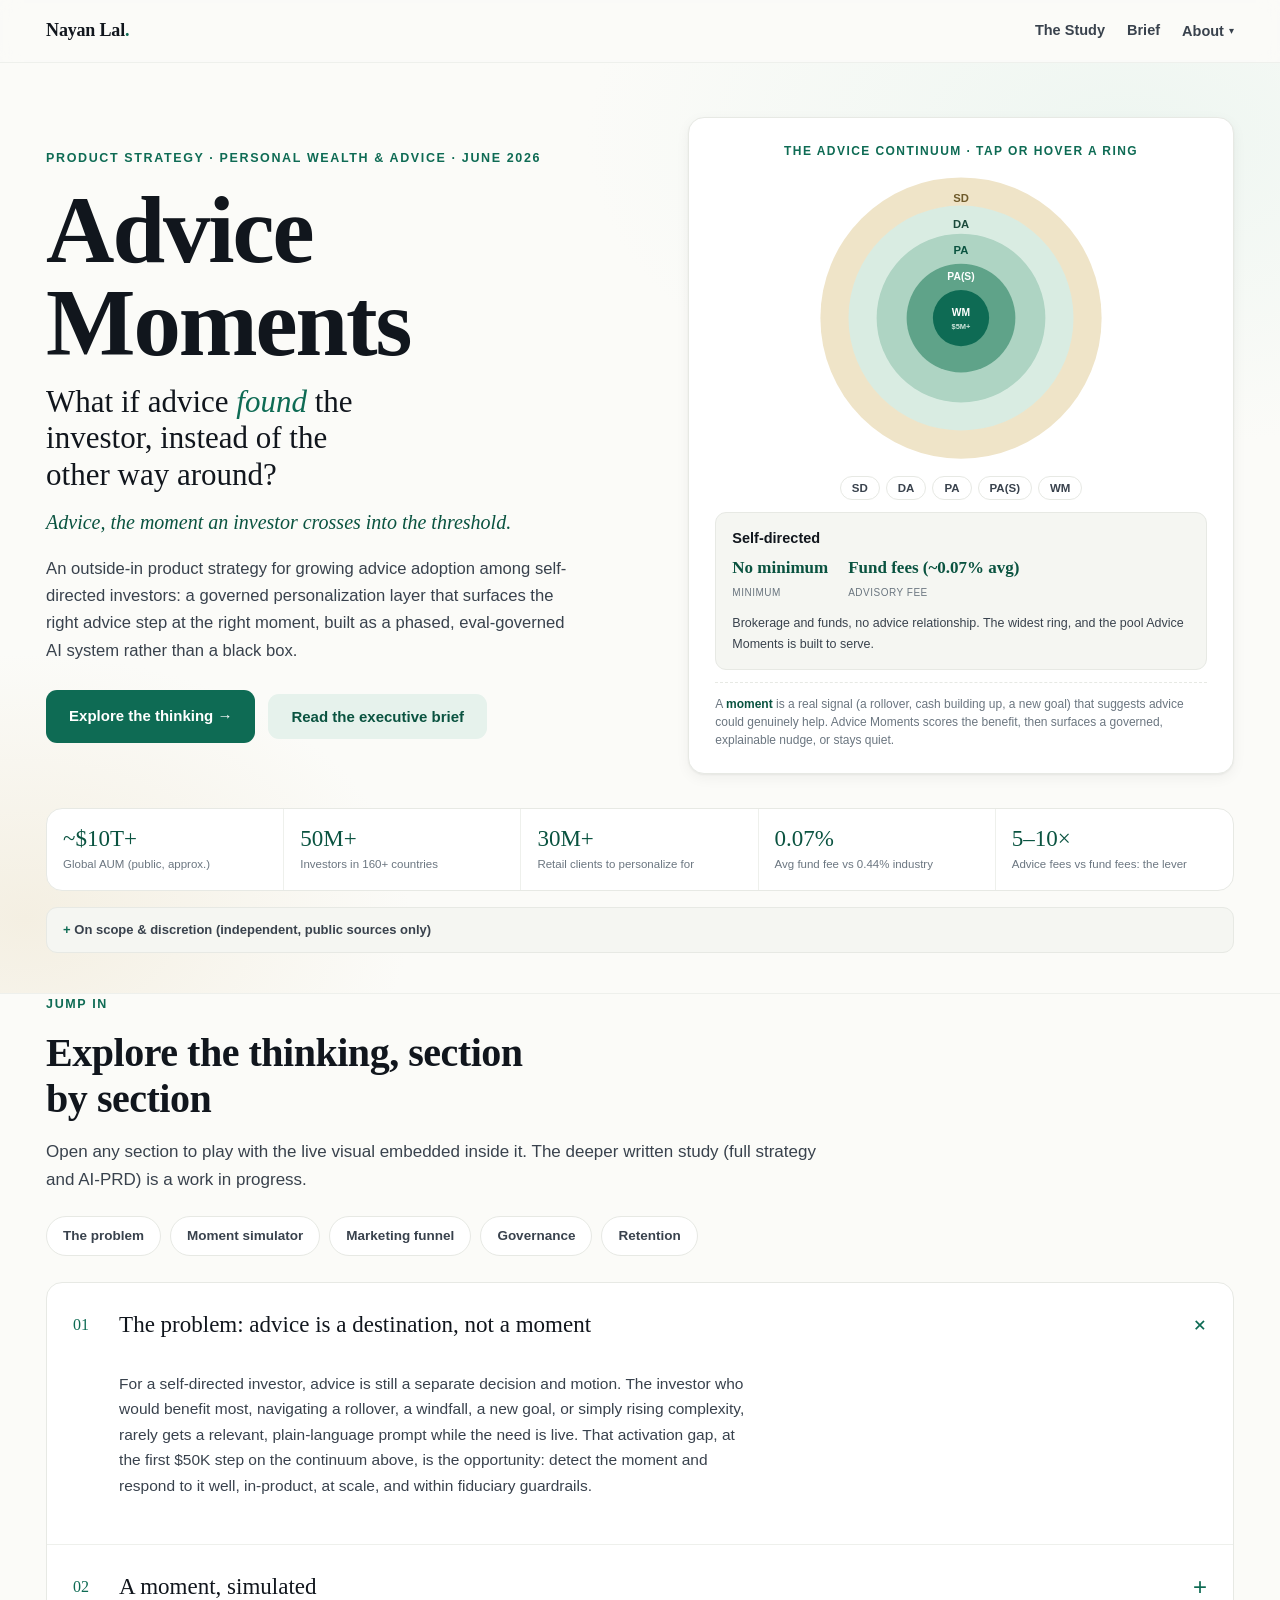
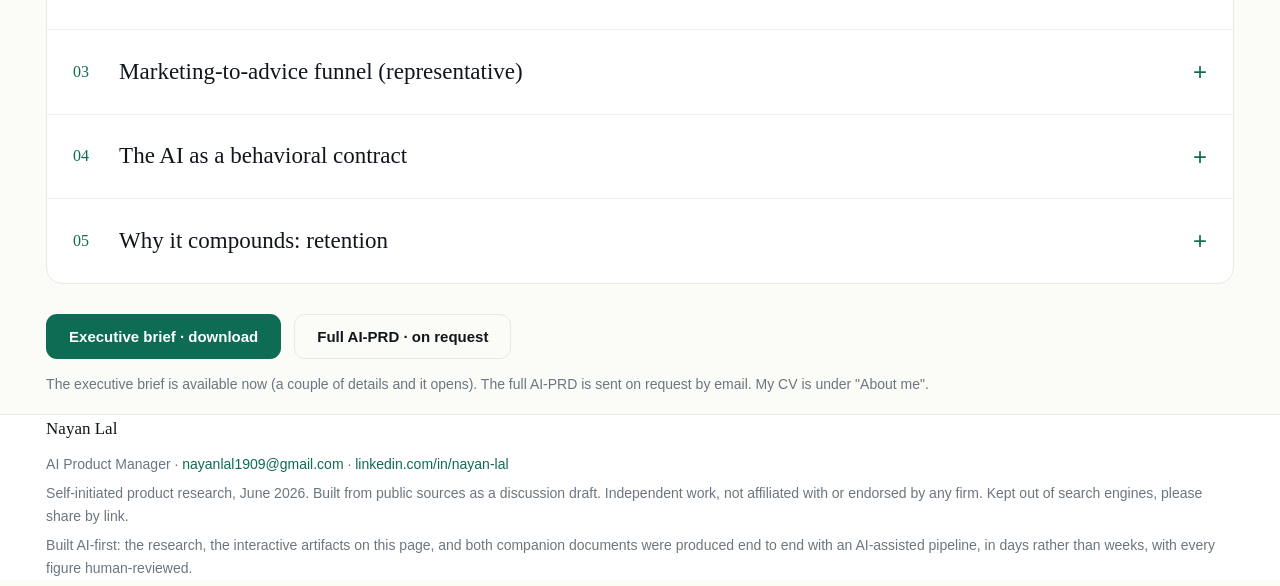
==== commit a8f0460c: "Restore the standalone Advice Moments copy Reverts 75704a1 at Nayan's request: the page is back exac" ====
--- a/product_ideas/Advice_Moments_v2/index.html
+++ b/product_ideas/Advice_Moments_v2/index.html
@@ -1,14 +1,532 @@
-<!doctype html>
+<!DOCTYPE html>
 <html lang="en">
 <head>
-<meta charset="utf-8">
-<title>Advice Moments · Nayan Lal</title>
-<meta name="robots" content="noindex">
-<link rel="canonical" href="https://nayanlal.com/work/advice-moments">
-<meta http-equiv="refresh" content="0; url=https://nayanlal.com/work/advice-moments">
-<script>location.replace("https://nayanlal.com/work/advice-moments");</script>
+<script>document.documentElement.classList.add('js');</script>
+<meta charset="utf-8" />
+<meta name="theme-color" content="#fbfbf8" />
+<meta name="viewport" content="width=device-width, initial-scale=1" />
+<meta name="robots" content="noindex" />
+<title>Advice Moments · Nayan Lal · product strategy for Personal Wealth &amp; Advice growth</title>
+<meta name="description" content="Advice Moments: an outside-in product strategy for growing advice adoption among self-directed investors. An interactive discussion draft by Nayan Lal, AI Product Manager." />
+<link rel="stylesheet" href="../../assets/site.css" />
+<style>
+  html{scroll-behavior:smooth}
+  .lwrap{max-width:1460px;margin:0 auto;padding:0 clamp(20px,3.6vw,56px)}
+  section[id]{scroll-margin-top:80px}
+
+  /* about-me dropdown */
+  .menu{position:relative}
+  .menubtn{font-family:var(--sans);font-size:14.5px;font-weight:550;color:var(--ink-soft);background:none;border:none;cursor:pointer;padding:0;display:inline-flex;align-items:center;gap:5px}
+  .menubtn:hover{color:var(--accent-ink)}
+  .menubtn .cav{font-size:10px;transition:transform .15s}
+  .menu.open .menubtn .cav{transform:rotate(180deg)}
+  .menupop{position:absolute;right:0;top:calc(100% + 12px);background:var(--surface);border:1px solid var(--line);border-radius:12px;box-shadow:var(--shadow);padding:7px;min-width:172px;display:none;flex-direction:column;z-index:60}
+  .menu.open .menupop{display:flex}
+  .menupop a{font-size:14px;font-weight:550;color:var(--ink-soft);padding:9px 12px;border-radius:8px}
+  .menupop a:hover{background:var(--surface-2);color:var(--accent-ink)}
+
+  /* hero, full-bleed, filled */
+  .herowrap{background:
+     radial-gradient(900px 520px at 88% 8%, #eef6f1 0%, rgba(238,246,241,0) 60%),
+     radial-gradient(700px 480px at 2% 92%, #f4efe2 0%, rgba(244,239,226,0) 55%),
+     var(--paper);
+     border-bottom:1px solid var(--line-soft)}
+  .hero{padding-top:54px;padding-bottom:40px}
+  @media(max-width:760px){.hero{padding-top:34px;padding-bottom:30px}}
+  .hgrid{display:grid;grid-template-columns:1.04fr .96fr;gap:clamp(28px,4vw,64px);align-items:center}
+  @media(max-width:920px){.hgrid{grid-template-columns:1fr;gap:30px}}
+  .amtitle{font-family:var(--serif);font-weight:600;letter-spacing:-.022em;line-height:.98;
+    font-size:clamp(54px,7.4vw,96px);margin:6px 0 14px;color:var(--ink)}
+  .hook{font-family:var(--serif);font-size:clamp(21px,2.5vw,31px);line-height:1.18;color:var(--ink);margin:0 0 12px;max-width:20ch}
+  .hook em{color:var(--accent);font-style:italic}
+  .tagline{font-family:var(--serif);font-style:italic;font-size:clamp(16px,1.7vw,20px);color:var(--accent-ink);margin:0 0 16px}
+  .hsub{font-size:clamp(15.5px,1.3vw,17.5px);color:var(--ink-soft);max-width:58ch;margin:0 0 26px}
+
+  /* hero continuum card */
+  .bullcard{padding:24px 26px}
+  .amk{font-size:12px;font-weight:700;letter-spacing:.12em;text-transform:uppercase;color:var(--accent);text-align:center;margin-bottom:6px}
+  .bullcard svg{width:100%;max-width:300px;height:auto;display:block;margin:4px auto 8px}
+  .bullcard .ring{cursor:pointer;transition:opacity .15s}
+  .bullcard.dim .ring:not(.active){opacity:.4}
+  .bullcard .ring.active{stroke:#11161d;stroke-width:2}
+  .legchips{display:flex;gap:6px;flex-wrap:wrap;justify-content:center;margin-bottom:12px}
+  .legchips button{font-size:11.5px;font-weight:600;border:1px solid var(--line);background:var(--surface);
+    color:var(--ink-soft);border-radius:999px;padding:5px 11px;cursor:pointer;transition:.12s}
+  .legchips button:hover,.legchips button.active{background:var(--accent-soft);border-color:#bcdfd0;color:var(--accent-ink)}
+  .detail{border:1px solid var(--line);border-radius:var(--r-sm);padding:14px 16px;background:var(--surface-2);min-height:92px}
+  .detail .dn{font-size:14.5px;font-weight:700;color:var(--ink);margin-bottom:2px}
+  .detail .dm{display:flex;gap:20px;flex-wrap:wrap;margin:8px 0}
+  .detail .dm b{font-family:var(--serif);font-size:17px;color:var(--accent-ink);display:block;line-height:1.1}
+  .detail .dm span{font-size:10px;color:var(--muted);text-transform:uppercase;letter-spacing:.05em}
+  .detail p{font-size:12.5px;margin:0;color:var(--ink-soft)}
+  .momentnote{font-size:12px;color:var(--muted);line-height:1.5;margin-top:12px;border-top:1px dashed var(--line);padding-top:12px}
+  .momentnote b{color:var(--accent-ink)}
+
+  /* stat band */
+  .stats{display:grid;grid-template-columns:repeat(5,1fr);border:1px solid var(--line);border-radius:var(--r);overflow:hidden;background:var(--surface);margin:34px 0 16px}
+  .stats .s{padding:18px 16px;border-right:1px solid var(--line-soft)}
+  .stats .s:last-child{border-right:none}
+  .stats .v{font-family:var(--serif);font-size:23px;color:var(--accent-ink);line-height:1.05}
+  .stats .l{font-size:11.5px;color:var(--muted);margin-top:6px;line-height:1.35}
+  @media(max-width:760px){.stats{grid-template-columns:repeat(2,1fr)}.stats .s{border-bottom:1px solid var(--line-soft)}}
+
+  /* jump pills + accordion */
+  .pills{display:flex;gap:9px;flex-wrap:wrap;margin-bottom:26px}
+  .pills a{font-size:13.5px;font-weight:600;color:var(--ink-soft);background:var(--surface);border:1px solid var(--line);border-radius:999px;padding:8px 16px;transition:.12s;cursor:pointer}
+  .pills a:hover{border-color:var(--accent);color:var(--accent-ink);background:var(--accent-soft)}
+  .acc{border:1px solid var(--line);border-radius:var(--r);overflow:hidden;background:var(--surface)}
+  .acc details{border-bottom:1px solid var(--line-soft)}
+  .acc details:last-child{border-bottom:none}
+  .acc summary{cursor:pointer;list-style:none;display:flex;align-items:center;gap:18px;padding:22px 26px;transition:.12s}
+  .acc summary::-webkit-details-marker{display:none}
+  .acc summary:hover{background:var(--surface-2)}
+  .acc .ix{font-family:var(--serif);font-size:16px;color:var(--accent);min-width:28px}
+  .acc .st{font-family:var(--serif);font-size:clamp(19px,1.8vw,23px);color:var(--ink);flex:1}
+  .acc .sd{font-size:13px;color:var(--muted);margin-left:auto;margin-right:14px}
+  .acc .pl{color:var(--accent);font-size:24px;font-weight:300;transition:.2s}
+  .acc details[open] .pl{transform:rotate(45deg)}
+  .acc .panel{padding:4px 26px 28px 72px}
+  .acc .panel>p{font-size:15.5px;color:var(--ink-soft);margin:0 0 18px;max-width:74ch}
+  @media(max-width:620px){.acc .panel{padding:4px 20px 22px 20px}.acc summary{padding:18px 18px}.acc .sd{display:none}}
+
+  /* simulator (embedded) */
+  .sim{display:grid;grid-template-columns:1fr 1fr;gap:28px;align-items:start}
+  @media(max-width:820px){.sim{grid-template-columns:1fr;gap:22px}}
+  .sim .ctrl label{font-size:11.5px;font-weight:700;letter-spacing:.05em;text-transform:uppercase;color:var(--muted)}
+  .sim .bal{font-family:var(--serif);font-size:36px;color:var(--ink);margin:6px 0 2px;line-height:1}
+  .sim input[type=range]{width:100%;accent-color:var(--accent);margin:12px 0 4px;cursor:pointer}
+  .ticks{display:flex;justify-content:space-between;font-size:10px;color:var(--faint)}
+  .evchips{display:flex;gap:8px;flex-wrap:wrap;margin-top:10px}
+  .evchips button{font-size:12.5px;font-weight:600;border:1px solid var(--line);background:var(--surface);color:var(--ink-soft);border-radius:999px;padding:7px 13px;cursor:pointer;transition:.12s}
+  .evchips button.on{background:var(--accent);color:#fff;border-color:var(--accent)}
+  .elig{margin-top:18px;font-size:13px;color:var(--ink-soft);line-height:1.5}
+  .elig b{color:var(--accent-ink)}
+  .nudge{border:1px solid var(--line);border-radius:14px;background:#fff;box-shadow:var(--shadow);overflow:hidden}
+  .nudge .nb{background:var(--accent);height:5px}
+  .nudge.block .nb{background:var(--faint)}
+  .nudge .ni{padding:18px 20px}
+  .nudge .why{font-size:11px;color:var(--muted);display:flex;align-items:center;gap:6px;margin-bottom:10px}
+  .nudge .why .d{width:7px;height:7px;border-radius:50%;background:var(--accent);flex:0 0 7px}
+  .nudge.block .why .d{background:var(--faint)}
+  .nudge h4{font-family:var(--sans);font-size:15.5px;font-weight:650;margin:0 0 6px;color:var(--ink)}
+  .nudge p{font-size:13px;margin:0 0 12px;color:var(--ink-soft)}
+  .nudge .fee{font-size:12px;color:var(--muted);margin-bottom:14px}
+  .nudge .acts{display:flex;gap:10px}
+  .nudge .acts button{font-size:13px;font-weight:600;border-radius:8px;padding:9px 14px;cursor:default}
+  .nudge .acts .b1{background:var(--accent);color:#fff;border:none}
+  .nudge .acts .b2{background:var(--surface-2);color:var(--ink);border:1px solid var(--line)}
+  .nudge .gate{font-size:11px;color:var(--accent-ink);background:var(--accent-soft);padding:9px 14px;border-top:1px solid #d8ebe2}
+  .nudge.block .gate{color:var(--ink-soft);background:var(--surface-2);border-top-color:var(--line)}
+  .simnote{font-size:11.5px;color:var(--muted);margin-top:10px}
+
+  /* funnel (embedded) */
+  .fwrap{display:grid;grid-template-columns:260px 1fr;gap:30px;align-items:start}
+  @media(max-width:820px){.fwrap{grid-template-columns:1fr;gap:20px}}
+  .fctrl label{font-size:11.5px;font-weight:700;letter-spacing:.05em;text-transform:uppercase;color:var(--muted)}
+  .fctrl .rv{font-family:var(--serif);font-size:30px;color:var(--ink);margin:6px 0 2px;line-height:1}
+  .fctrl input[type=range]{width:100%;accent-color:var(--accent);margin:12px 0 4px;cursor:pointer}
+  .fctrl .note{font-size:12px;color:var(--muted);margin-top:14px;line-height:1.5}
+  .fctrl .note b{color:var(--accent-ink)}
+  .funnel{display:flex;flex-direction:column;align-items:center}
+  .fstage{width:100%;display:flex;align-items:center;justify-content:space-between;background:linear-gradient(180deg,#e6f2ec,#dceee6);border:1px solid #cfe6dc;border-radius:10px;padding:13px 20px;transition:.15s}
+  .fstage:hover{background:#d2ebe1;border-color:#a9d3c1}
+  .fstage .fl{font-size:13.5px;font-weight:650;color:var(--accent-ink)}
+  .fstage .fl .sub{display:block;font-size:10.5px;font-weight:600;color:var(--muted);letter-spacing:.03em}
+  .fstage .fv{font-family:var(--serif);font-size:19px;color:var(--ink);white-space:nowrap}
+  .fconv{font-size:11.5px;color:var(--muted);padding:6px 0}
+  .fconv b{color:var(--accent-ink)}
+  .fsplit{display:grid;grid-template-columns:repeat(3,1fr);gap:10px;width:100%;margin-top:10px}
+  .fsplit .sp{border:1px solid var(--line);border-radius:10px;padding:11px 12px;text-align:center;background:var(--surface)}
+  .fsplit .sp .t{font-size:11px;font-weight:700;color:var(--accent);letter-spacing:.04em}
+  .fsplit .sp .n{font-family:var(--serif);font-size:18px;color:var(--ink);margin-top:3px}
+  .fsplit .sp .d{font-size:10.5px;color:var(--muted);margin-top:2px}
+
+  /* governance chips + churn */
+  .gv{display:flex;gap:9px;flex-wrap:wrap;margin-bottom:14px}
+  .churn{display:flex;flex-direction:column;gap:13px;margin-top:4px}
+  .crow{display:grid;grid-template-columns:150px 1fr 50px;align-items:center;gap:16px}
+  .crow .cl{font-size:13.5px;font-weight:650;color:var(--ink)}
+  .crow .ctrack{background:var(--surface-2);border:1px solid var(--line);border-radius:999px;height:16px;overflow:hidden}
+  .crow .cfill{height:100%;background:linear-gradient(90deg,#0a5340,#7cb8a1);border-radius:999px}
+  .crow .cv{font-size:13.5px;font-weight:700;color:var(--accent-ink);text-align:right}
+  @media(max-width:560px){.crow{grid-template-columns:104px 1fr 42px;gap:10px}}
+
+  /* form modal */
+  .modal{position:fixed;inset:0;z-index:80;display:none;align-items:center;justify-content:center;padding:20px;
+    background:rgba(17,22,29,.5);backdrop-filter:blur(3px)}
+  .modal.open{display:flex}
+  .modal-card{background:var(--surface);border-radius:var(--r);max-width:460px;width:100%;padding:30px 30px 26px;box-shadow:var(--shadow);position:relative}
+  .modal-card h3{font-family:var(--serif);font-size:23px;margin:0 0 6px}
+  .modal-card p{font-size:13.5px;color:var(--ink-soft);margin:0 0 18px}
+  .modal-card label{display:block;font-size:12px;font-weight:700;letter-spacing:.04em;text-transform:uppercase;color:var(--muted);margin:0 0 5px}
+  .modal-card input,.modal-card textarea{width:100%;border:1px solid var(--line);border-radius:9px;padding:10px 12px;font-size:14px;font-family:var(--sans);margin-bottom:13px;background:var(--paper);color:var(--ink)}
+  .modal-card textarea{resize:vertical;min-height:62px}
+  .modal-card .x{position:absolute;top:14px;right:16px;border:none;background:none;font-size:22px;color:var(--muted);cursor:pointer;line-height:1}
+  .modal-card .cvline{font-size:12.5px;color:var(--muted);margin-top:6px}
+  .modal-card .cvline a{font-weight:600}
+</style>
 </head>
 <body>
-<p>Advice Moments now lives at <a href="https://nayanlal.com/work/advice-moments">nayanlal.com/work/advice-moments</a>.</p>
+
+<header class="site-header">
+  <div class="lwrap bar">
+    <div class="brand"><a href="#top">Nayan Lal<span class="dot">.</span></a></div>
+    <nav class="navlinks">
+      <a href="#jump">The Study</a>
+      <a href="#" data-form data-mode="brief">Brief</a>
+      <div class="menu" id="aboutMenu">
+        <button class="menubtn" type="button" aria-haspopup="true" aria-expanded="false">About <span class="cav">&#9662;</span></button>
+        <div class="menupop">
+          <a href="#" data-form data-mode="cv">CV</a>
+          <a href="https://www.linkedin.com/in/nayan-lal" target="_blank" rel="noopener">LinkedIn</a>
+          <a href="mailto:nayanlal1909@gmail.com">Contact</a>
+        </div>
+      </div>
+    </nav>
+  </div>
+</header>
+
+<main id="top">
+  <!-- HERO -->
+  <section class="herowrap">
+    <div class="lwrap hero">
+      <div class="hgrid">
+        <div class="hleft reveal">
+          <p class="eyebrow">Product strategy · Personal Wealth &amp; Advice · June 2026</p>
+          <h1 class="amtitle">Advice Moments</h1>
+          <p class="hook">What if advice <em>found</em> the investor, instead of the other way around?</p>
+          <p class="tagline">Advice, the moment an investor crosses into the threshold.</p>
+          <p class="hsub">An outside-in product strategy for growing advice adoption among self-directed investors: a governed personalization layer that surfaces the right advice step at the right moment, built as a phased, eval-governed AI system rather than a black box.</p>
+          <div class="btns">
+            <a class="btn primary" href="#jump">Explore the thinking →</a>
+            <button class="btn ghost" type="button" data-form data-mode="brief">Read the executive brief</button>
+          </div>
+        </div>
+        <div class="hright reveal">
+          <div class="card bullcard" id="bull">
+            <div class="amk">The advice continuum · tap or hover a ring</div>
+            <svg viewBox="0 0 320 320" role="img" aria-label="Concentric advice continuum from self-directed to wealth.">
+              <circle class="ring" data-t="0" cx="160" cy="160" r="150" fill="#efe4c8"></circle>
+              <circle class="ring" data-t="1" cx="160" cy="160" r="120" fill="#d9ece2"></circle>
+              <circle class="ring" data-t="2" cx="160" cy="160" r="90"  fill="#aed4c3"></circle>
+              <circle class="ring" data-t="3" cx="160" cy="160" r="58"  fill="#5fa389"></circle>
+              <circle class="ring" data-t="4" cx="160" cy="160" r="30"  fill="#0e6b54"></circle>
+              <g style="pointer-events:none" font-family="-apple-system,Segoe UI,Roboto,sans-serif" text-anchor="middle" font-weight="700">
+                <text x="160" y="36" font-size="12" fill="#6e5a2a">SD</text>
+                <text x="160" y="64" font-size="12" fill="#1b4a3b">DA</text>
+                <text x="160" y="92" font-size="12" fill="#0a5340">PA</text>
+                <text x="160" y="119" font-size="11" fill="#ffffff">PA(S)</text>
+                <text x="160" y="158" font-size="11" fill="#ffffff">WM</text>
+                <text x="160" y="172" font-size="8" fill="#cfe6dc" font-weight="600">$5M+</text>
+              </g>
+            </svg>
+            <div class="legchips" id="leg">
+              <button data-t="0">SD</button><button data-t="1">DA</button><button data-t="2">PA</button><button data-t="3">PA(S)</button><button data-t="4">WM</button>
+            </div>
+            <div class="detail" id="detail" aria-live="polite"></div>
+            <div class="momentnote">A <b>moment</b> is a real signal (a rollover, cash building up, a new goal) that suggests advice could genuinely help. Advice Moments scores the benefit, then surfaces a governed, explainable nudge, or stays quiet.</div>
+          </div>
+        </div>
+      </div>
+
+      <div class="stats reveal">
+        <div class="s"><div class="v">~$10T+</div><div class="l">Global AUM (public, approx.)</div></div>
+        <div class="s"><div class="v">50M+</div><div class="l">Investors in 160+ countries</div></div>
+        <div class="s"><div class="v">30M+</div><div class="l">Retail clients to personalize for</div></div>
+        <div class="s"><div class="v">0.07%</div><div class="l">Avg fund fee vs 0.44% industry</div></div>
+        <div class="s"><div class="v">5–10×</div><div class="l">Advice fees vs fund fees: the lever</div></div>
+      </div>
+      <details class="disc-c reveal">
+        <summary>On scope &amp; discretion (independent, public sources only)</summary>
+        <div class="body">An independent thinking exercise built entirely from publicly available information about a large US investment manager's advice business. Not affiliated with, endorsed by, or based on any confidential information. Thresholds and fees shown are public; proportions and any figures marked illustrative are directional, meant to frame a conversation.</div>
+      </details>
+    </div>
+  </section>
+
+  <!-- JUMP IN -->
+  <section class="lwrap section" id="jump">
+    <p class="eyebrow reveal">Jump in</p>
+    <h2 class="reveal" style="max-width:24ch">Explore the thinking, section by section</h2>
+    <p class="read reveal" style="margin-left:0;margin-bottom:22px">Open any section to play with the live visual embedded inside it. The deeper written study (full strategy and AI-PRD) is a work in progress.</p>
+    <div class="pills reveal">
+      <a data-jump="d-problem">The problem</a>
+      <a data-jump="d-sim">Moment simulator</a>
+      <a data-jump="d-funnel">Marketing funnel</a>
+      <a data-jump="d-gov">Governance</a>
+      <a data-jump="d-churn">Retention</a>
+    </div>
+
+    <div class="acc reveal">
+      <details id="d-problem" open>
+        <summary><span class="ix">01</span><span class="st">The problem: advice is a destination, not a moment</span><span class="pl">+</span></summary>
+        <div class="panel">
+          <p>For a self-directed investor, advice is still a separate decision and motion. The investor who would benefit most, navigating a rollover, a windfall, a new goal, or simply rising complexity, rarely gets a relevant, plain-language prompt while the need is live. That activation gap, at the first $50K step on the continuum above, is the opportunity: detect the moment and respond to it well, in-product, at scale, and within fiduciary guardrails.</p>
+        </div>
+      </details>
+      <details id="d-sim">
+        <summary><span class="ix">02</span><span class="st">A moment, simulated</span><span class="pl">+</span></summary>
+        <div class="panel">
+          <p>Drag the balance and pick a life event. Watch eligibility cross the real public thresholds, and see the governed nudge fire, or deliberately suppress itself below the benefit threshold.</p>
+          <div class="sim">
+            <div class="ctrl">
+              <label>Investor balance</label>
+              <div class="bal" id="balVal">$120,000</div>
+              <input type="range" id="bal" min="0" max="100" value="55" aria-label="Investor balance" />
+              <div class="ticks"><span>$1K</span><span>$50K</span><span>$500K</span><span>$5M</span><span>$6M</span></div>
+              <label style="display:block;margin-top:20px">Life event · the signal</label>
+              <div class="evchips" id="ev">
+                <button data-e="rollover" class="on">Job change / rollover</button>
+                <button data-e="cash">Cash building up</button>
+                <button data-e="goal">New goal added</button>
+                <button data-e="retire">Nearing retirement</button>
+                <button data-e="tlh">Taxable gains this year</button>
+              </div>
+              <div class="elig" id="elig"></div>
+            </div>
+            <div>
+              <div class="nudge" id="nudge">
+                <div class="nb"></div>
+                <div class="ni">
+                  <div class="why"><span class="d"></span><span id="whyTxt"></span></div>
+                  <h4 id="nTitle"></h4>
+                  <p id="nBody"></p>
+                  <div class="fee" id="nFee"></div>
+                  <div class="acts" id="nActs"><button class="b1">Talk to an advisor</button><button class="b2">Start digitally</button></div>
+                </div>
+                <div class="gate" id="nGate"></div>
+              </div>
+              <div class="simnote">Illustrative interaction. Thresholds and fees are public; the prompt copy is a mock, not a real message.</div>
+            </div>
+          </div>
+        </div>
+      </details>
+      <details id="d-funnel">
+        <summary><span class="ix">03</span><span class="st">Marketing-to-advice funnel (representative)</span><span class="pl">+</span></summary>
+        <div class="panel">
+          <p>A representative view in the team's own language. Real advice funnels are far steeper than the bars suggest: reach is enormous, conversion to human advice (PA/PAS) is a fraction of a percent, while Digital Advisor self-serve converts far higher. Drag the reach to see it move.</p>
+          <div class="fwrap">
+            <div class="fctrl">
+              <label>Campaign reach</label>
+              <div class="rv" id="reachVal">2,000,000</div>
+              <input type="range" id="reach" min="100" max="2000" value="2000" aria-label="Campaign reach" />
+              <div class="ticks"><span>100K</span><span>500K</span><span>1M</span><span>2M</span></div>
+              <div class="note"><b>MGL</b> (marketing-generated lead) → <b>MQL</b> (qualified) → inbound advisor call → <b>implementations</b> (DA / PA / PAS). Human advice (PA/PAS) converts at roughly <b>0.01%</b> of reach; Digital Advisor self-serve runs far higher (~1%). Segments can overlap. Bar widths are schematic; the conversion is intentionally steep. This is the kind of campaign-measurement view I have built and instrumented before, pulling from data tables for measurement plans and campaign performance.</div>
+            </div>
+            <div>
+              <div class="funnel" id="funnelBars"></div>
+              <div class="fsplit" id="funnelSplit"></div>
+            </div>
+          </div>
+        </div>
+      </details>
+      <details id="d-gov">
+        <summary><span class="ix">04</span><span class="st">The AI as a behavioral contract</span><span class="pl">+</span></summary>
+        <div class="panel">
+          <p>A recommendation engine is probabilistic, so the spec defines what good looks like in numbers, how it fails safely, and where it must stop. In a fiduciary context that is not optional polish, it is the product. Release gates (illustrative): suitability precision &ge; 99.5%, significant incremental benefit vs. a holdout, zero coercive outputs, factuality blocks on fail. The eval harness behind those gates: ground truth built from expert-reviewed samples, LLM-as-judge scoring calibrated against human raters, and production monitoring for drift, with rollback as a first-class path.</p>
+          <div class="gv">
+            <span class="chip accent">Reg BI / fiduciary suitability gate</span>
+            <span class="chip accent">Human-in-the-loop at recommendation boundaries</span>
+            <span class="chip">Frequency caps &amp; cool-downs</span>
+            <span class="chip">"Why am I seeing this?" explainability</span>
+            <span class="chip">One-tap opt-out</span>
+            <span class="chip">No performance promises</span>
+            <span class="chip">EU AI Act-style risk classification</span>
+            <span class="chip">Bias &amp; fairness review</span>
+          </div>
+        </div>
+      </details>
+      <details id="d-churn">
+        <summary><span class="ix">05</span><span class="st">Why it compounds: retention</span><span class="pl">+</span></summary>
+        <div class="panel">
+          <p>The case for advice is not only growth, it is durability. Advised relationships churn far less than self-directed accounts, so every appropriate match also lifts retention. A churn-propensity model can flag at-risk relationships for proactive outreach.</p>
+          <div class="churn">
+            <div class="crow"><span class="cl">Self-directed</span><div class="ctrack"><div class="cfill" style="width:100%"></div></div><span class="cv">~9%</span></div>
+            <div class="crow"><span class="cl">Digital Advisor</span><div class="ctrack"><div class="cfill" style="width:67%"></div></div><span class="cv">~6%</span></div>
+            <div class="crow"><span class="cl">Personal Advisor</span><div class="ctrack"><div class="cfill" style="width:44%"></div></div><span class="cv">~4%</span></div>
+            <div class="crow"><span class="cl">Advisor Select</span><div class="ctrack"><div class="cfill" style="width:33%"></div></div><span class="cv">~3%</span></div>
+            <div class="crow"><span class="cl">Wealth Mgmt</span><div class="ctrack"><div class="cfill" style="width:22%"></div></div><span class="cv">~2%</span></div>
+          </div>
+          <p class="small muted" style="margin-top:14px;margin-bottom:0">Illustrative annual attrition by tier, directional. Retention modeling and churn scoring are part of my prior analytics work.</p>
+        </div>
+      </details>
+    </div>
+
+    <div class="btns reveal" style="margin-top:30px">
+      <button class="btn primary" type="button" data-form data-mode="brief">Executive brief · download</button>
+      <button class="btn line" type="button" data-form data-mode="prd">Full AI-PRD · on request</button>
+    </div>
+    <p class="small muted reveal" style="margin-top:14px">The executive brief is available now (a couple of details and it opens). The full AI-PRD is sent on request by email. My CV is under "About me".</p>
+  </section>
+</main>
+
+<footer class="site-footer">
+  <div class="lwrap">
+    <p style="color:var(--ink);font-family:var(--serif);font-size:17px;margin-bottom:10px">Nayan Lal</p>
+    <p>AI Product Manager · <a href="mailto:nayanlal1909@gmail.com">nayanlal1909@gmail.com</a> · <a href="https://www.linkedin.com/in/nayan-lal" target="_blank" rel="noopener">linkedin.com/in/nayan-lal</a></p>
+    <p>Self-initiated product research, June 2026. Built from public sources as a discussion draft. Independent work, not affiliated with or endorsed by any firm. Kept out of search engines, please share by link.</p>
+    <p>Built AI-first: the research, the interactive artifacts on this page, and both companion documents were produced end to end with an AI-assisted pipeline, in days rather than weeks, with every figure human-reviewed.</p>
+  </div>
+</footer>
+
+<!-- request form modal -->
+<div class="modal" id="modal" role="dialog" aria-modal="true" aria-label="Request the brief">
+  <div class="modal-card">
+    <button class="x" type="button" id="modalX" aria-label="Close">&times;</button>
+    <h3 id="mTitle">Get the executive brief</h3>
+    <p id="mDesc">A couple of details and the brief opens right away.</p>
+    <form id="reqForm">
+      <label for="rfName">Name</label>
+      <input id="rfName" type="text" required autocomplete="name" />
+      <label for="rfEmail">Email</label>
+      <input id="rfEmail" type="email" required autocomplete="email" />
+      <label for="rfCo">Company</label>
+      <input id="rfCo" type="text" autocomplete="organization" />
+      <div id="rfMsgWrap">
+        <label for="rfMsg">Anything you would like me to address? (optional)</label>
+        <textarea id="rfMsg"></textarea>
+      </div>
+      <button class="btn primary" type="submit" style="width:100%" id="mSubmit">Open the brief →</button>
+    </form>
+    <p class="cvline" id="mFoot">Built from public sources as a discussion draft.</p>
+  </div>
+</div>
+
+<script>
+  (function(){
+    // reveal
+    var els=document.querySelectorAll('.reveal');
+    if('IntersectionObserver' in window){
+      var io=new IntersectionObserver(function(es){es.forEach(function(e){if(e.isIntersecting){e.target.classList.add('in');io.unobserve(e.target);}});},{threshold:0.01,rootMargin:'0px 0px -6% 0px'});
+      els.forEach(function(e){io.observe(e)});
+      setTimeout(function(){els.forEach(function(e){if(e.getBoundingClientRect().top<window.innerHeight){e.classList.add('in');}});},1200);
+    } else { els.forEach(function(e){e.classList.add('in')}); }
+
+    // continuum
+    var T=[
+      {n:'Self-directed', min:'No minimum', fee:'Fund fees (~0.07% avg)', who:'Brokerage and funds, no advice relationship. The widest ring, and the pool Advice Moments is built to serve.'},
+      {n:'Digital Advisor', min:'$100', fee:'~0.20% gross', who:'All-digital robo advice. The lowest-friction first step onto the continuum.'},
+      {n:'Personal Advisor', min:'$50,000', fee:'~0.30% net', who:'Hybrid human plus digital. The first human-advice tier; eligibility begins at $50K.'},
+      {n:'Advisor Select', min:'$500,000', fee:'Tiered, max 0.30%', who:'A dedicated advisor, a tailored plan, and ongoing portfolio management.'},
+      {n:'Wealth Management', min:'$5,000,000', fee:'Tiered, max 0.30%', who:'Dedicated wealth planning: estate and tax strategies and private-market access, via a trust company.'}
+    ];
+    var bull=document.getElementById('bull');
+    if(bull){
+      var rings=[].slice.call(bull.querySelectorAll('.ring'));
+      var chips=[].slice.call(bull.querySelectorAll('.legchips button'));
+      var detail=document.getElementById('detail');
+      function rd(i){var t=T[i];detail.innerHTML='<div class="dn">'+t.n+'</div><div class="dm"><div><b>'+t.min+'</b><span>Minimum</span></div><div><b>'+t.fee+'</b><span>Advisory fee</span></div></div><p>'+t.who+'</p>';}
+      function hi(i){bull.classList.add('dim');rings.forEach(function(r){r.classList.toggle('active',r.getAttribute('data-t')===String(i));});chips.forEach(function(c){c.classList.toggle('active',c.getAttribute('data-t')===String(i));});}
+      function clr(){bull.classList.remove('dim');rings.forEach(function(r){r.classList.remove('active');});chips.forEach(function(c){c.classList.remove('active');});}
+      function bind(el){var i=+el.getAttribute('data-t');el.addEventListener('mouseenter',function(){rd(i);hi(i);});el.addEventListener('click',function(){rd(i);hi(i);});}
+      rings.forEach(bind);chips.forEach(bind);
+      bull.addEventListener('mouseleave',clr);
+      rd(0);
+    }
+
+    // simulator
+    var bal=document.getElementById('bal');
+    if(bal){
+      var balVal=document.getElementById('balVal'),elig=document.getElementById('elig'),nudge=document.getElementById('nudge'),
+          whyTxt=document.getElementById('whyTxt'),nTitle=document.getElementById('nTitle'),nBody=document.getElementById('nBody'),
+          nFee=document.getElementById('nFee'),nActs=document.getElementById('nActs'),nGate=document.getElementById('nGate'),ev=document.getElementById('ev');
+      var event='rollover';
+      var whyMap={rollover:'A rollover just landed and your balance changed.',cash:'Your cash balance has been climbing.',goal:'You added a new goal to your plan.',retire:'You are within about ten years of your target retirement date.',tlh:'You have realized taxable gains this year.'};
+      function dollars(v){var lo=1000,hi=6000000;return lo*Math.pow(hi/lo,v/100);}
+      function fmt(d){if(d>=1e6)return '$'+(d/1e6).toFixed(1)+'M';if(d>=1000)return '$'+Math.round(d/1000)+'K';return '$'+Math.round(d);}
+      function tierOf(d){return d>=5e6?4:d>=5e5?3:d>=5e4?2:d>=100?1:0;}
+      function render(){
+        var d=dollars(+bal.value),t=tierOf(d);
+        balVal.textContent=fmt(d);
+        whyTxt.textContent='Why am I seeing this? '+whyMap[event];
+        nActs.style.display='flex';nudge.classList.remove('block');
+        if(t>=2){
+          elig.innerHTML='Eligible for: <b>'+T[t].n+'</b> (from '+T[t].min+'). Advice Moments surfaces a governed prompt.';
+          if(t===2){nTitle.textContent='A fit worth a look: Personal Advisor';nBody.textContent='Given this moment and a balance over $50,000, you may be a fit for Personal Advisor, hybrid human and digital advice. No pressure, just an honest look at whether it helps.';nFee.textContent='From $50,000 · about 0.30% net advisory fee';}
+          else if(t===3){nTitle.textContent='You may be eligible for Advisor Select';nBody.textContent='With over $500,000 invested, a dedicated advisor and a tailored, actively managed plan are available.';nFee.textContent='From $500,000 · tiered fee, max 0.30%';}
+          else{nTitle.textContent='Wealth Management';nBody.textContent='Above $5M, dedicated wealth planning with estate and tax strategies and private-market access is available.';nFee.textContent='From $5,000,000 · tiered fee, max 0.30%';}
+          if(event==='tlh'){nBody.textContent+=' With taxable gains this year, automated tax-loss harvesting at this tier could help offset some of that tax.';}
+          nGate.textContent='Passed the suitability gate · frequency-capped · one-tap opt-out';
+        } else {
+          elig.innerHTML='Eligible for: <b>self-serve or Digital Advisor</b> (from $100). Below the $50K advice threshold, the engine holds back.';
+          nudge.classList.add('block');nActs.style.display='none';
+          nTitle.textContent='Advice Moments stays quiet';
+          nBody.textContent='Below the $50,000 threshold, advice may not add enough value yet. The engine waits for a moment that genuinely helps rather than nudging for its own sake.';
+          nFee.textContent='';
+          nGate.textContent='Suppressed by the benefit and suitability gate. Restraint is a feature, not a miss.';
+        }
+      }
+      bal.addEventListener('input',render);
+      ev.addEventListener('click',function(e){var b=e.target.closest('button');if(!b)return;event=b.getAttribute('data-e');[].slice.call(ev.querySelectorAll('button')).forEach(function(x){x.classList.toggle('on',x===b);});render();});
+      render();
+    }
+
+    // funnel
+    var reach=document.getElementById('reach');
+    if(reach){
+      var reachVal=document.getElementById('reachVal'),fBars=document.getElementById('funnelBars'),fSplit=document.getElementById('funnelSplit');
+      function comma(n){return Math.round(n).toLocaleString('en-US');}
+      function rf(){
+        var R=(+reach.value)*1000;
+        var mgl=R*0.02, mql=mgl*0.12, call=mql*0.18, impl=call*0.25;
+        var da=R*0.01, pa=impl*0.7, pas=impl*0.3;
+        reachVal.textContent=comma(R);
+        var stages=[
+          {l:'Reach',s:'Audience reached',v:R,w:100,c:''},
+          {l:'MGL',s:'Marketing-generated leads',v:mgl,w:80,c:'~2.0% respond'},
+          {l:'MQL',s:'Qualified leads',v:mql,w:60,c:'~12% qualify'},
+          {l:'Inbound advisor call',s:'Engaged with advice',v:call,w:42,c:'~18% call'},
+          {l:'Implementations · PA + PAS',s:'Converted to human advice',v:impl,w:26,c:'~25% implement'}
+        ];
+        var html='';
+        stages.forEach(function(st,i){if(i>0)html+='<div class="fconv">&darr; <b>'+st.c+'</b></div>';html+='<div class="fstage" style="width:'+st.w+'%"><span class="fl">'+st.l+'<span class="sub">'+st.s+'</span></span><span class="fv">'+comma(st.v)+'</span></div>';});
+        html+='<div class="fconv">human advice &asymp; <b>'+(impl/R*100).toFixed(3)+'%</b> of reach</div>';
+        fBars.innerHTML=html;
+        fSplit.innerHTML='<div class="sp"><div class="t">DA</div><div class="n">'+comma(da)+'</div><div class="d">Digital · self-serve ~1%</div></div><div class="sp"><div class="t">PA</div><div class="n">'+comma(pa)+'</div><div class="d">Personal Advisor</div></div><div class="sp"><div class="t">PAS</div><div class="n">'+comma(pas)+'</div><div class="d">Advisor Select</div></div>';
+      }
+      reach.addEventListener('input',rf);rf();
+    }
+
+    // jump pills: open + scroll to the matching accordion item
+    [].slice.call(document.querySelectorAll('[data-jump]')).forEach(function(a){
+      a.addEventListener('click',function(e){e.preventDefault();var t=document.getElementById(a.getAttribute('data-jump'));if(t){t.open=true;window.scrollTo({top:t.getBoundingClientRect().top+window.scrollY-80,behavior:'smooth'});}});
+    });
+
+    // request / gate modal (brief + cv open the file; prd emails me)
+    var modal=document.getElementById('modal'), mMode='brief';
+    var mTitle=document.getElementById('mTitle'),mDesc=document.getElementById('mDesc'),mSubmit=document.getElementById('mSubmit'),mFoot=document.getElementById('mFoot'),rfMsgWrap=document.getElementById('rfMsgWrap');
+    var MODES={
+      brief:{t:'Get the executive brief',d:'A couple of details and the brief opens right away.',s:'Open the brief →',note:false,foot:'Built from public sources as a discussion draft.'},
+      cv:{t:'See my CV',d:'A couple of details and my CV opens right away.',s:'Open the CV →',note:false,foot:'Thanks for taking a look.'},
+      prd:{t:'Request the full AI-PRD',d:'Leave your details and I will email you the full AI-PRD.',s:'Send request →',note:true,foot:'I will reply from nayanlal1909@gmail.com.'}
+    };
+    function openModal(m){mMode=MODES[m]?m:'brief';var c=MODES[mMode];mTitle.textContent=c.t;mDesc.textContent=c.d;mSubmit.textContent=c.s;mFoot.textContent=c.foot;rfMsgWrap.style.display=c.note?'block':'none';if(typeof aMenu!=='undefined'&&aMenu)aMenu.classList.remove('open');modal.classList.add('open');}
+    [].slice.call(document.querySelectorAll('[data-form]')).forEach(function(b){b.addEventListener('click',function(e){e.preventDefault();openModal(b.getAttribute('data-mode')||'brief');});});
+    document.getElementById('modalX').addEventListener('click',function(){modal.classList.remove('open');});
+    modal.addEventListener('click',function(e){if(e.target===modal)modal.classList.remove('open');});
+    document.getElementById('reqForm').addEventListener('submit',function(e){
+      e.preventDefault();
+      if(mMode==='prd'){
+        var n=encodeURIComponent(document.getElementById('rfName').value),em=encodeURIComponent(document.getElementById('rfEmail').value),co=encodeURIComponent(document.getElementById('rfCo').value),ms=encodeURIComponent(document.getElementById('rfMsg').value);
+        window.location.href='mailto:nayanlal1909@gmail.com?subject='+encodeURIComponent('Advice Moments: AI-PRD request')+'&body=Name: '+n+'%0D%0AEmail: '+em+'%0D%0ACompany: '+co+'%0D%0A%0D%0A'+ms;
+      } else {
+        var url=mMode==='cv'?'./Nayan_Lal_CV.pdf':'./Advice_Moments_Brief.pdf';
+        modal.classList.remove('open');
+        var w=window.open(url,'_blank'); if(!w){window.location.href=url;}
+      }
+    });
+
+    // accordion: opening one closes the others
+    var accs=[].slice.call(document.querySelectorAll('.acc details'));
+    accs.forEach(function(d){d.addEventListener('toggle',function(){if(d.open){accs.forEach(function(o){if(o!==d)o.open=false;});}});});
+
+    // about-me dropdown
+    var aMenu=document.getElementById('aboutMenu');
+    if(aMenu){
+      var aBtn=aMenu.querySelector('.menubtn');
+      aBtn.addEventListener('click',function(e){e.stopPropagation();var o=aMenu.classList.toggle('open');aBtn.setAttribute('aria-expanded',o?'true':'false');});
+      document.addEventListener('click',function(e){if(!aMenu.contains(e.target)){aMenu.classList.remove('open');aBtn.setAttribute('aria-expanded','false');}});
+    }
+  })();
+</script>
 </body>
 </html>
--- a/assets/site.css
+++ b/assets/site.css
@@ -0,0 +1,154 @@
+/* pm-portfolio · shared design system
+   Independent, finance-credible editorial style. No external dependencies.
+   Tuned for large desktop monitors and mobile alike. */
+
+:root{
+  /* color */
+  --ink:#11161d;
+  --ink-soft:#39424d;
+  --muted:#6b7680;
+  --faint:#9aa3ab;
+  --line:#e7e9e4;
+  --line-soft:#eef0ec;
+  --paper:#fbfbf8;
+  --surface:#ffffff;
+  --surface-2:#f5f6f2;
+  --accent:#0e6b54;        /* deep emerald */
+  --accent-ink:#0a5340;
+  --accent-soft:#e6f2ec;
+  --gold:#9a7b3f;          /* restrained warm secondary */
+  --gold-soft:#f3ecdd;
+  --danger:#9a3b2f;
+  /* type */
+  --serif:"Charter","Iowan Old Style","Palatino Linotype",Georgia,"Times New Roman",serif;
+  --sans:-apple-system,BlinkMacSystemFont,"Segoe UI",Roboto,Helvetica,Arial,sans-serif;
+  --mono:"SF Mono",ui-monospace,"JetBrains Mono",Menlo,Consolas,monospace;
+  /* shape */
+  --r:16px;
+  --r-sm:11px;
+  --shadow:0 1px 2px rgba(17,22,29,.04),0 10px 34px rgba(17,22,29,.07);
+  --shadow-sm:0 1px 2px rgba(17,22,29,.05),0 4px 14px rgba(17,22,29,.05);
+  --maxw:1180px;
+  --wide:1340px;
+  --readw:780px;
+}
+
+*{box-sizing:border-box}
+html{-webkit-text-size-adjust:100%;scroll-behavior:smooth}
+body{
+  margin:0;background:var(--paper);color:var(--ink);
+  font-family:var(--sans);font-size:17px;line-height:1.65;
+  -webkit-font-smoothing:antialiased;text-rendering:optimizeLegibility;
+}
+img{max-width:100%}
+a{color:var(--accent);text-decoration:none}
+a:hover{color:var(--accent-ink)}
+
+/* layout */
+.wrap{max-width:var(--maxw);margin:0 auto;padding:0 32px}
+.wrap.wide{max-width:var(--wide)}
+.read{max-width:var(--readw)}
+.section{padding-top:80px;padding-bottom:80px}
+.section--tight{padding-top:48px;padding-bottom:48px}
+.hr{height:1px;background:var(--line);border:0;margin:0}
+@media(max-width:760px){
+  .wrap{padding:0 20px}
+  .section{padding-top:52px;padding-bottom:52px}
+  .section--tight{padding-top:34px;padding-bottom:34px}
+}
+/* touch ergonomics */
+@media(pointer:coarse){
+  .btn{padding:14px 22px}
+  .chip{padding:8px 15px}
+  .navlinks a{padding:8px 2px}
+}
+
+/* type scale */
+.eyebrow{font-family:var(--sans);font-size:12.5px;font-weight:700;letter-spacing:.13em;text-transform:uppercase;color:var(--accent);margin:0 0 16px}
+.eyebrow.gold{color:var(--gold)}
+h1,h2,h3,h4{font-family:var(--serif);font-weight:600;line-height:1.14;color:var(--ink);letter-spacing:-.012em}
+h1{font-size:clamp(38px,5.4vw,62px);margin:0 0 20px}
+h2{font-size:clamp(28px,3.6vw,40px);margin:0 0 16px}
+h3{font-size:22px;margin:0 0 8px}
+h4{font-size:17px;margin:0 0 6px}
+p{margin:0 0 18px;color:var(--ink-soft)}
+.lede{font-family:var(--serif);font-size:clamp(20px,2.3vw,26px);line-height:1.5;color:var(--ink);font-weight:400}
+.muted{color:var(--muted)}
+.small{font-size:14px}
+.kicker{font-size:13.5px;font-weight:600;letter-spacing:.02em;color:var(--muted)}
+strong{color:var(--ink);font-weight:650}
+
+/* buttons */
+.btns{display:flex;gap:13px;flex-wrap:wrap;align-items:center}
+.btn{display:inline-flex;align-items:center;gap:8px;font-family:var(--sans);font-size:15px;font-weight:600;
+  padding:13px 22px;border-radius:var(--r-sm);text-decoration:none;border:1px solid transparent;transition:.15s;cursor:pointer}
+.btn.primary{background:var(--accent);color:#fff}
+.btn.primary:hover{background:var(--accent-ink);color:#fff}
+.btn.ghost{background:var(--accent-soft);color:var(--accent-ink)}
+.btn.ghost:hover{background:#d8ebe2}
+.btn.line{background:transparent;border-color:var(--line);color:var(--ink)}
+.btn.line:hover{border-color:var(--accent);color:var(--accent-ink)}
+
+/* cards + grids */
+.card{background:var(--surface);border:1px solid var(--line);border-radius:var(--r);padding:28px;box-shadow:var(--shadow-sm)}
+.grid{display:grid;gap:20px}
+.g2{grid-template-columns:repeat(2,1fr)}
+.g3{grid-template-columns:repeat(3,1fr)}
+.g4{grid-template-columns:repeat(4,1fr)}
+@media(max-width:900px){.g4{grid-template-columns:repeat(2,1fr)}}
+@media(max-width:760px){.g2,.g3,.g4{grid-template-columns:1fr}.card{padding:22px}}
+
+/* chips */
+.chips{display:flex;gap:9px;flex-wrap:wrap}
+.chip{display:inline-block;font-size:13px;font-weight:600;color:var(--ink-soft);
+  background:var(--surface-2);border:1px solid var(--line);border-radius:999px;padding:6px 14px}
+.chip.accent{background:var(--accent-soft);border-color:#cfe6dc;color:var(--accent-ink)}
+
+/* site header */
+.site-header{position:sticky;top:0;z-index:50;background:rgba(251,251,248,.82);
+  backdrop-filter:saturate(140%) blur(10px);border-bottom:1px solid var(--line-soft)}
+.site-header .bar{display:flex;align-items:center;justify-content:space-between;height:62px}
+.brand{font-family:var(--serif);font-weight:600;font-size:18px;color:var(--ink);letter-spacing:-.01em}
+.brand a{color:inherit}
+.brand .dot{color:var(--accent)}
+.navlinks{display:flex;gap:22px;align-items:center}
+.navlinks a{font-size:14.5px;font-weight:550;color:var(--ink-soft)}
+.navlinks a:hover{color:var(--accent-ink)}
+@media(max-width:640px){.navlinks{gap:14px}.navlinks .hide-sm{display:none}}
+
+/* disclaimer banner */
+.disclaimer{font-size:13px;color:var(--muted);background:var(--surface-2);
+  border:1px solid var(--line);border-radius:var(--r-sm);padding:13px 16px;line-height:1.55}
+
+/* collapsible disclaimer */
+details.disc-c{font-size:13px;color:var(--muted);border:1px solid var(--line);border-radius:var(--r-sm);background:var(--surface-2);padding:0}
+details.disc-c summary{cursor:pointer;padding:11px 16px;font-weight:600;color:var(--ink-soft);list-style:none}
+details.disc-c summary::-webkit-details-marker{display:none}
+details.disc-c summary::before{content:"+ ";color:var(--accent);font-weight:700}
+details.disc-c[open] summary::before{content:"– "}
+details.disc-c .body{padding:0 16px 13px;line-height:1.55}
+
+/* footer */
+.site-footer{border-top:1px solid var(--line);margin-top:8px;background:var(--surface)}
+.site-footer .wrap{padding-top:40px;padding-bottom:48px}
+.site-footer p{font-size:14px;color:var(--muted);margin:0 0 6px}
+
+/* reveal on scroll (progressive enhancement: content is hidden only when JS is active,
+   so if scripts fail on any device the page still shows everything) */
+.reveal{opacity:1}
+.js .reveal{opacity:0;transform:translateY(16px);transition:opacity .6s ease,transform .6s ease}
+.js .reveal.in{opacity:1;transform:none}
+@media(prefers-reduced-motion:reduce){.js .reveal{opacity:1;transform:none;transition:none}}
+
+/* reading progress */
+.progress{position:fixed;top:0;left:0;height:3px;width:0;background:var(--accent);z-index:60;transition:width .1s linear}
+
+/* side scroll-spy dot nav (desktop) */
+.dotnav{position:fixed;right:30px;top:50%;transform:translateY(-50%);z-index:45;display:flex;flex-direction:column;gap:16px}
+.dotnav a{display:flex;align-items:center;gap:10px;justify-content:flex-end;color:var(--muted);font-size:12.5px;font-weight:600}
+.dotnav a .lab{opacity:0;transform:translateX(6px);transition:.18s;white-space:nowrap;background:var(--ink);color:#fff;padding:3px 9px;border-radius:6px;font-size:11.5px}
+.dotnav a .dot{width:10px;height:10px;border-radius:50%;border:2px solid var(--faint);background:transparent;transition:.18s;flex:0 0 10px}
+.dotnav a:hover .lab{opacity:1;transform:none}
+.dotnav a.active .dot{background:var(--accent);border-color:var(--accent);transform:scale(1.3)}
+.dotnav a.active{color:var(--accent-ink)}
+@media(max-width:1200px){.dotnav{display:none}}
